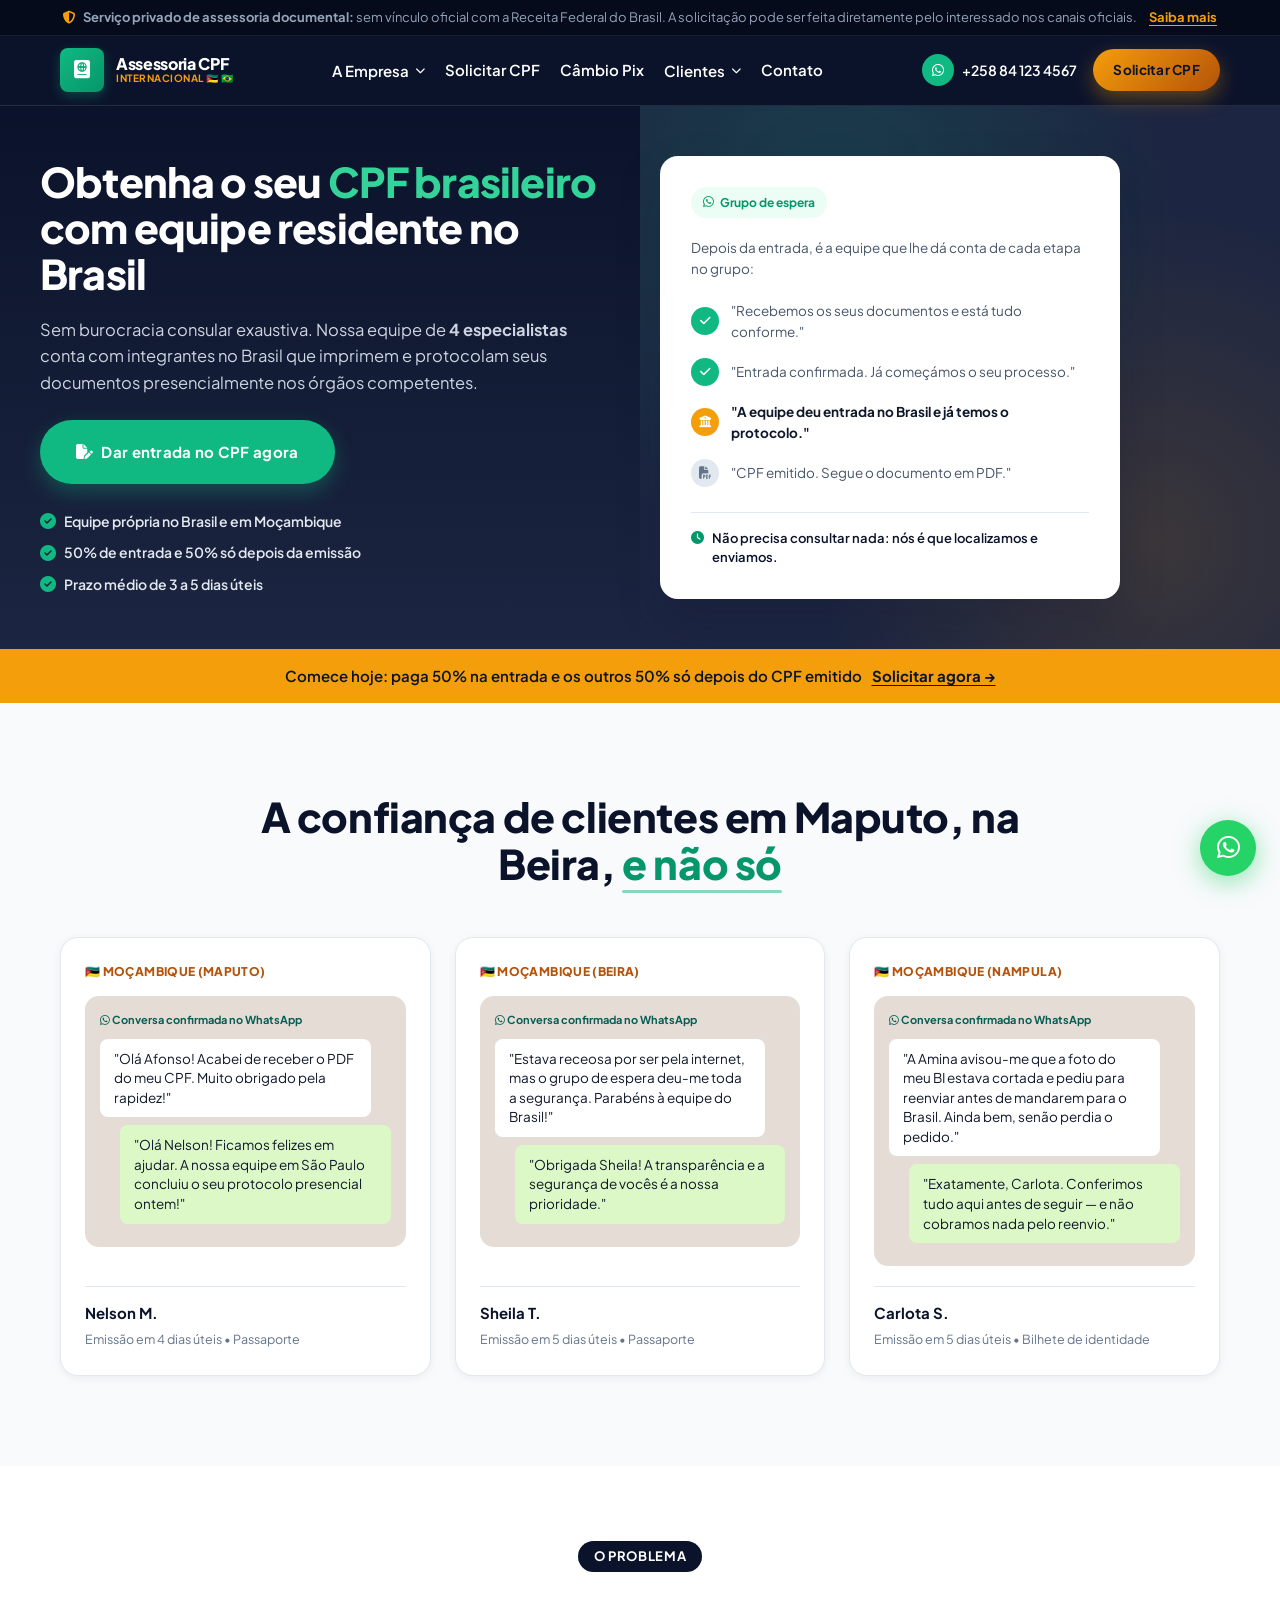
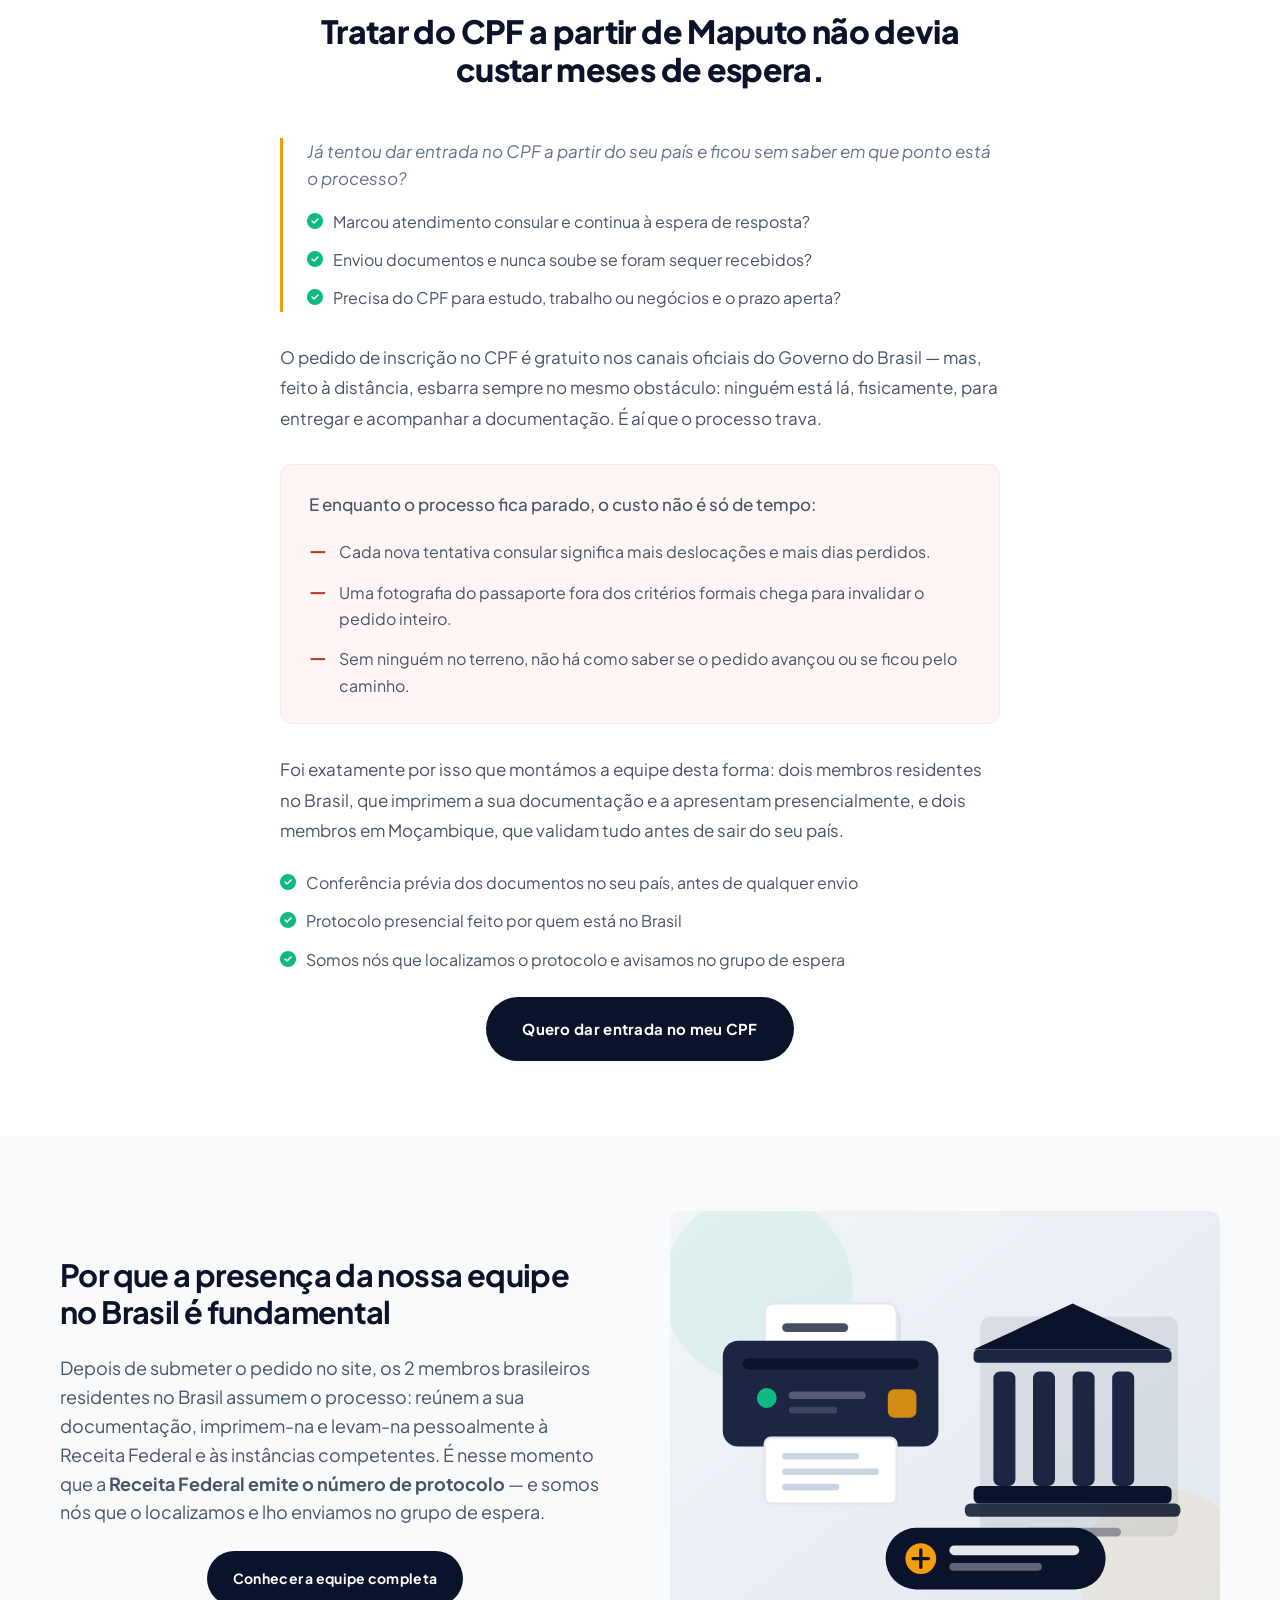
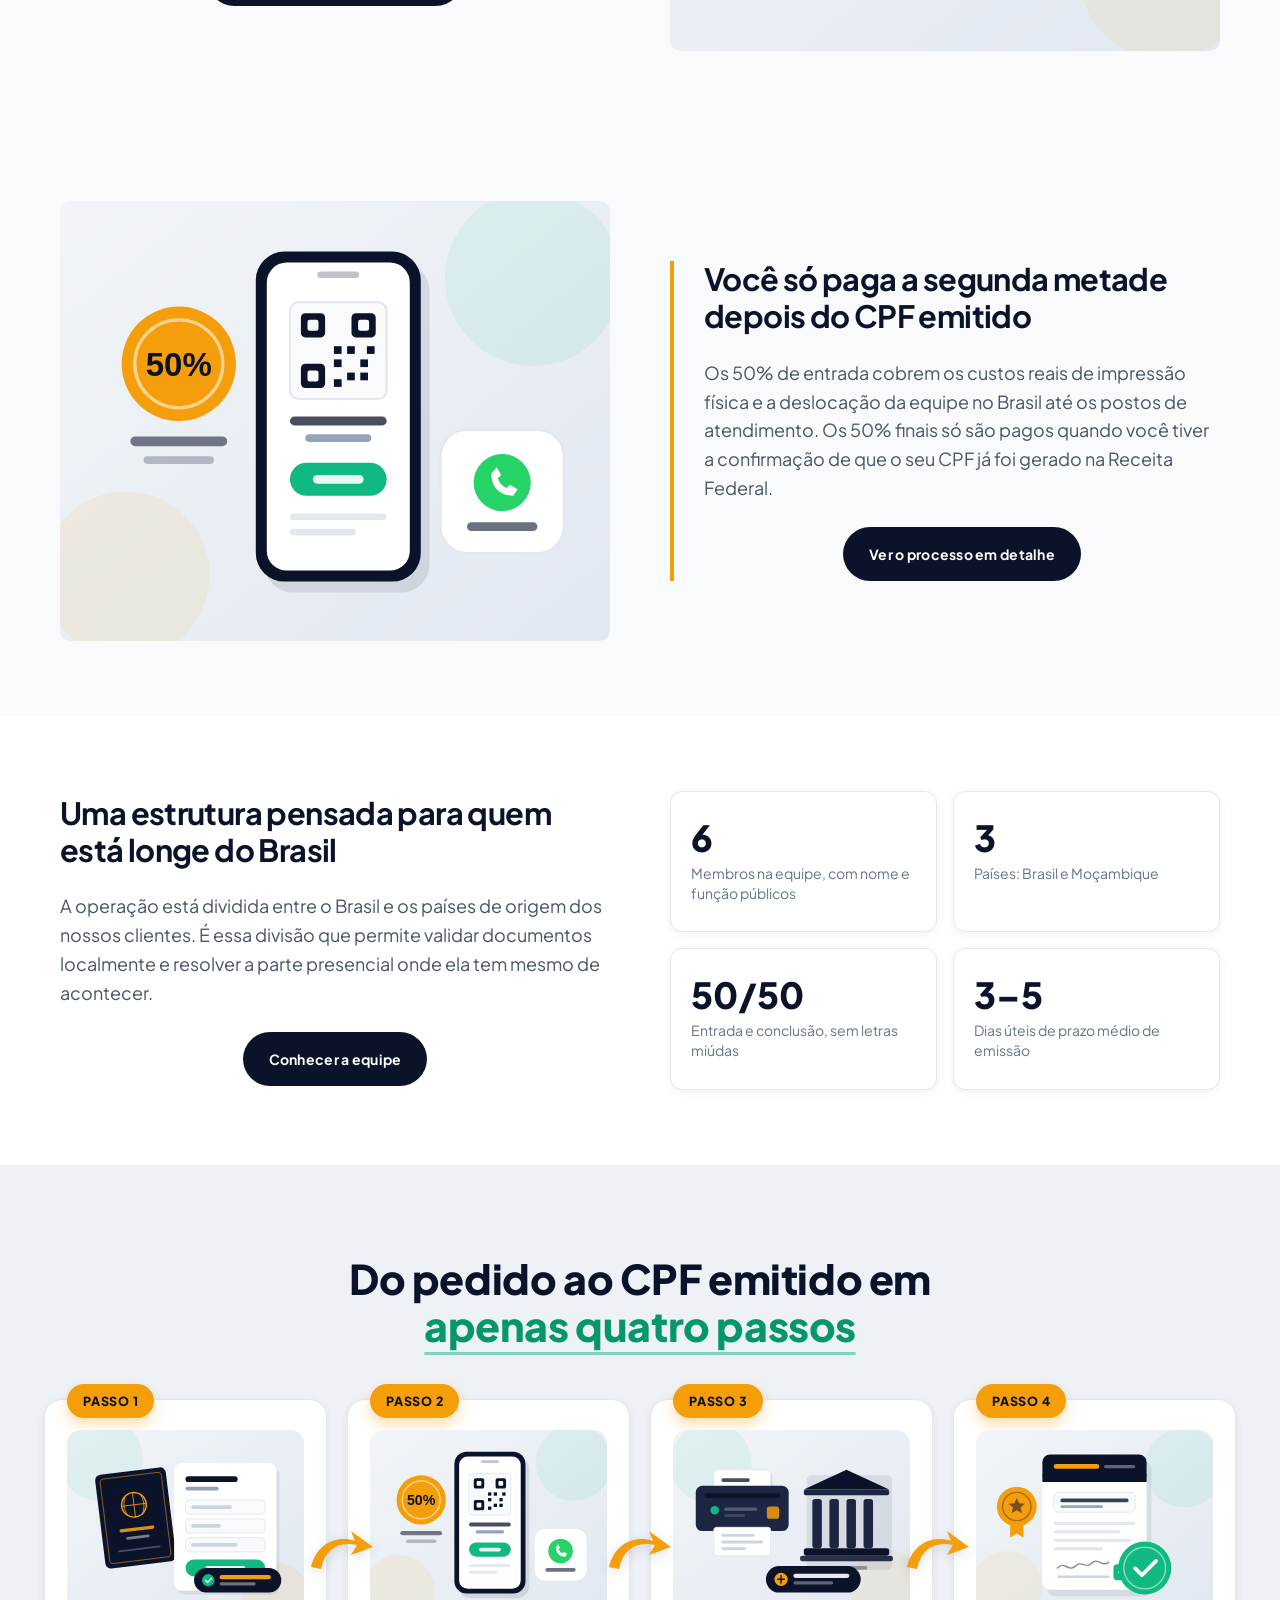
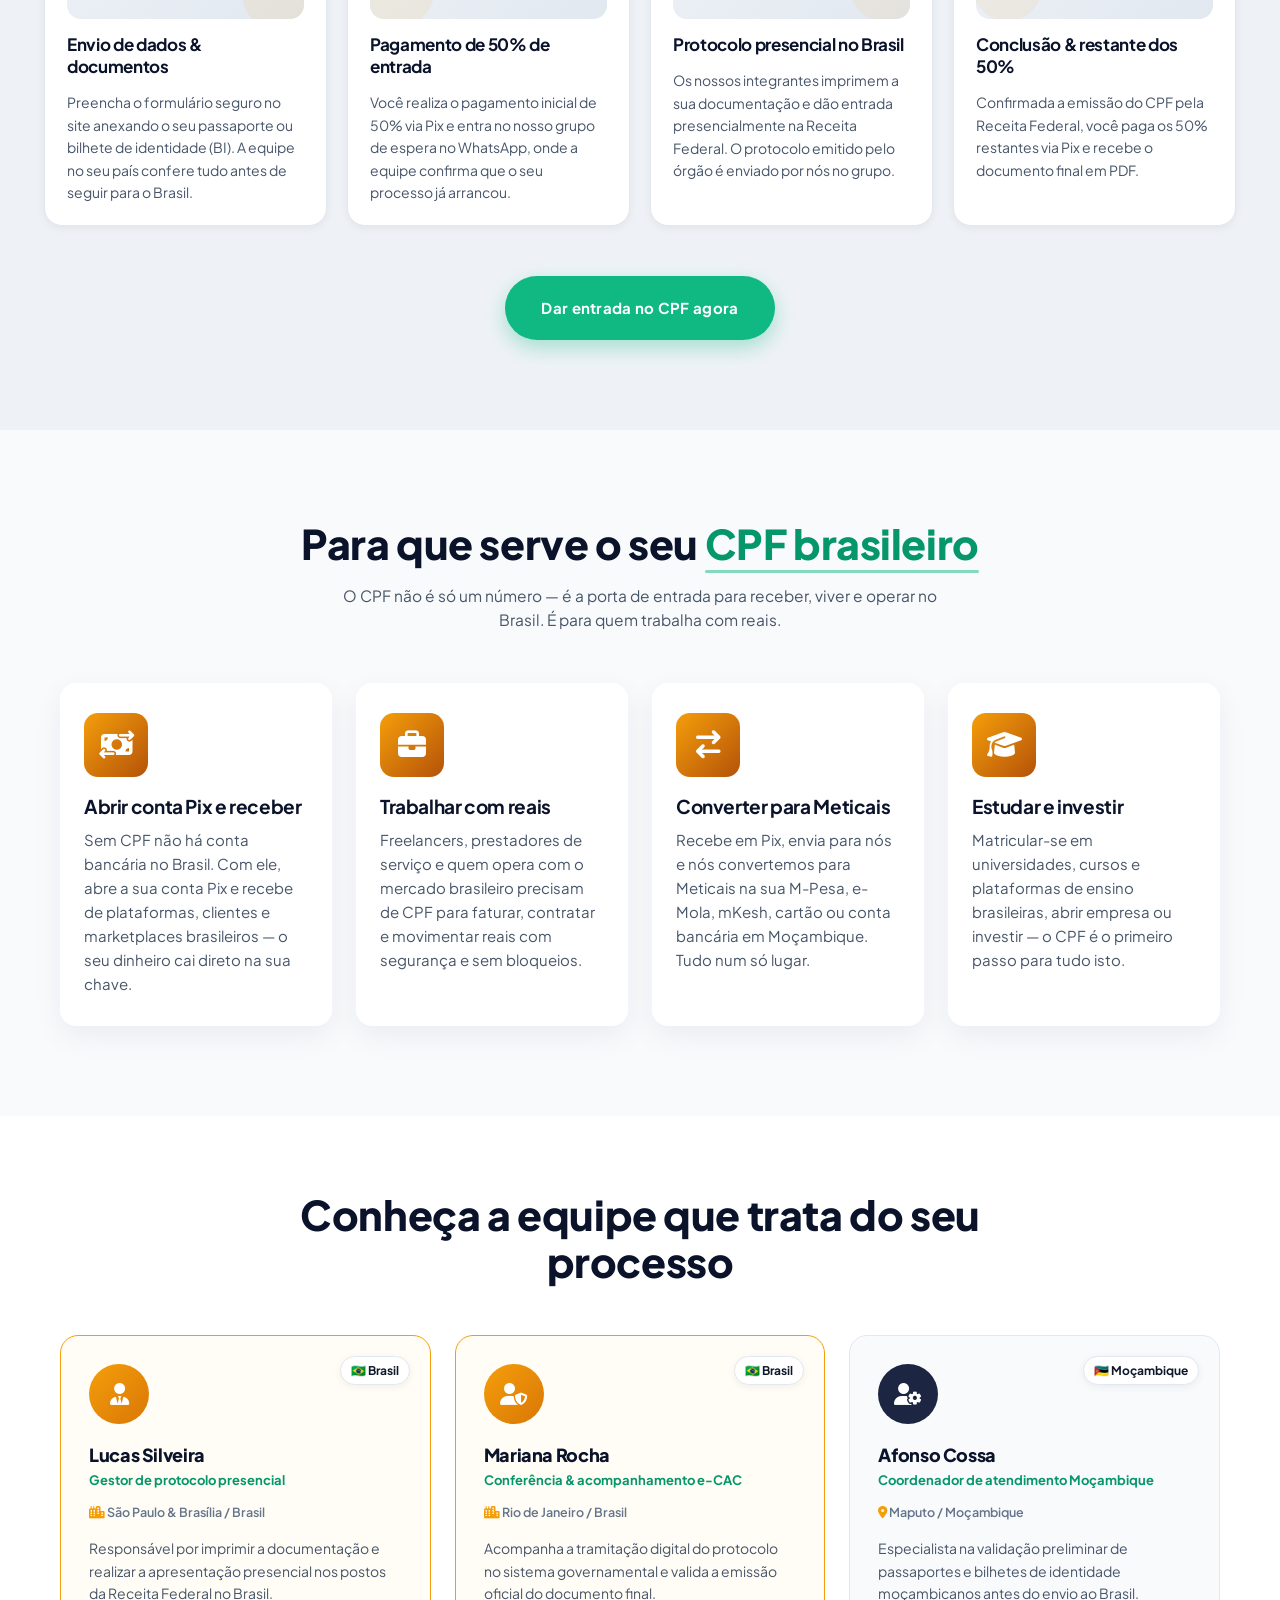
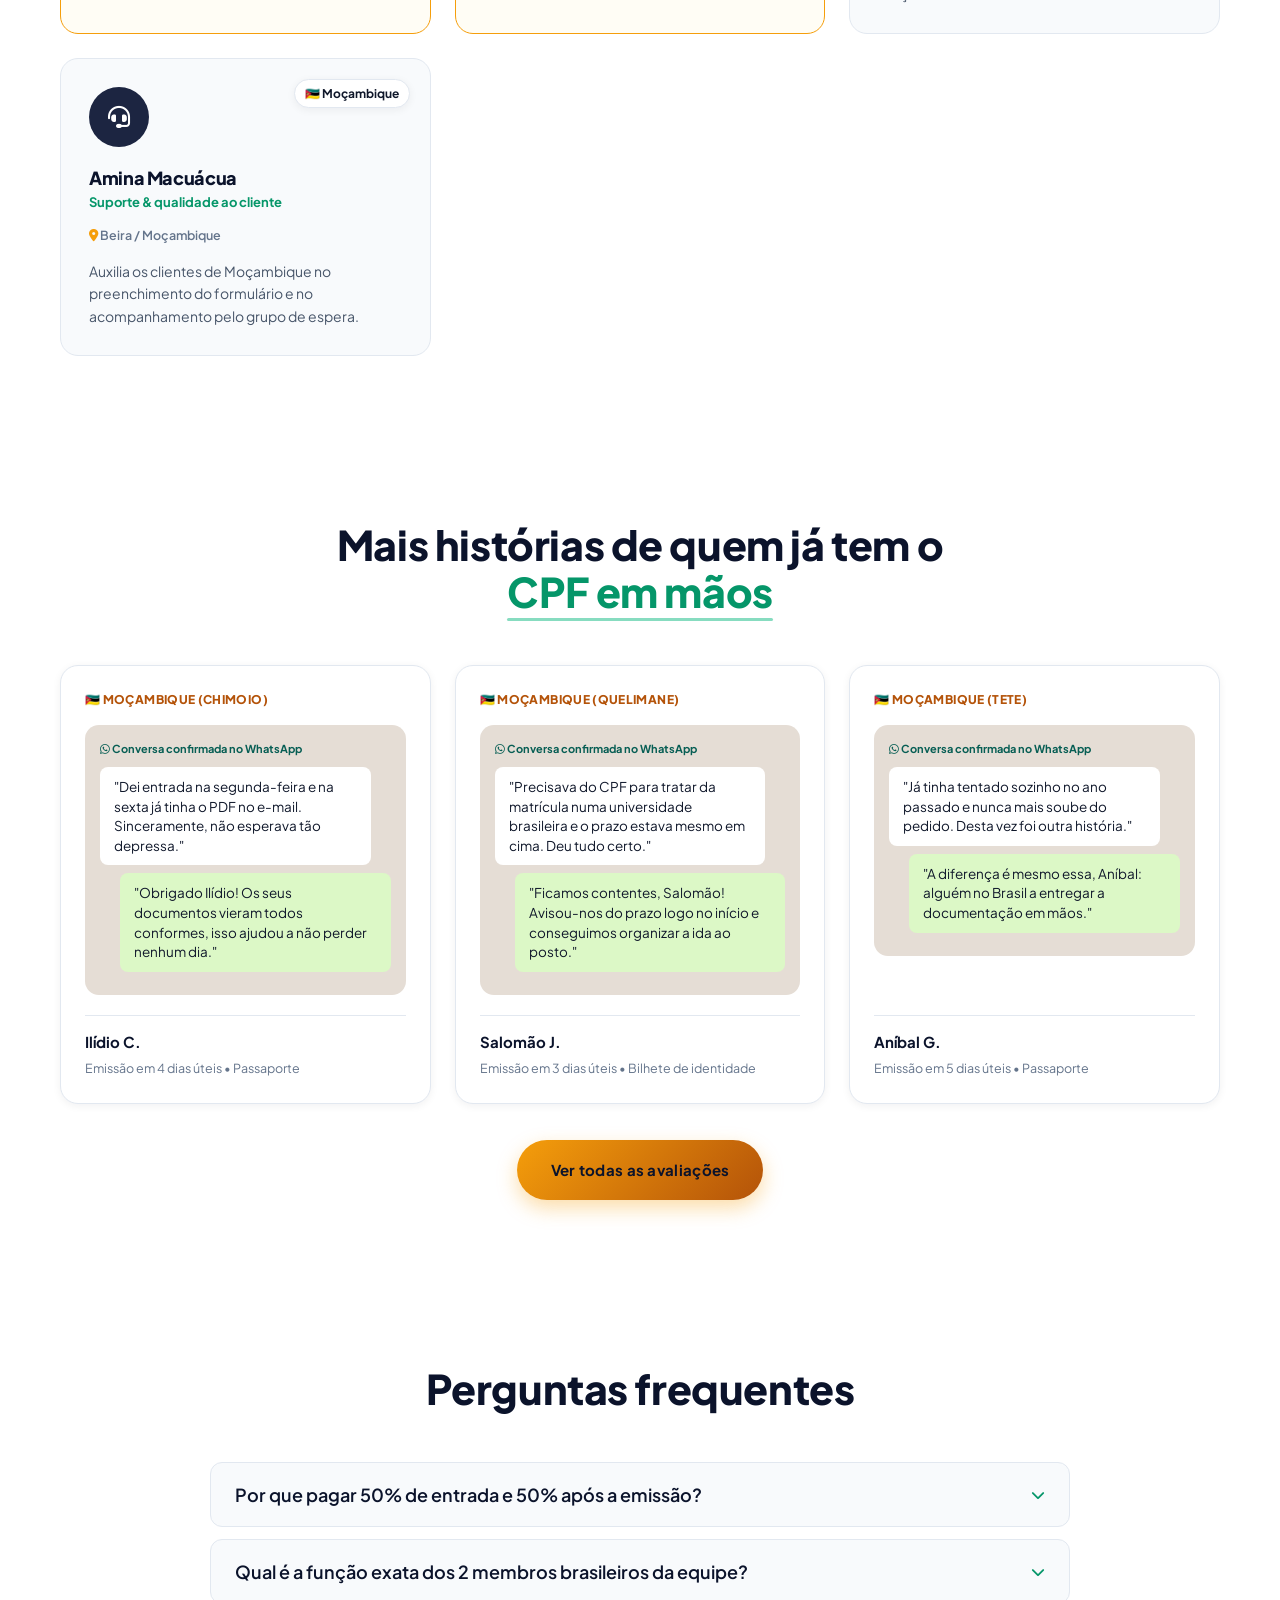
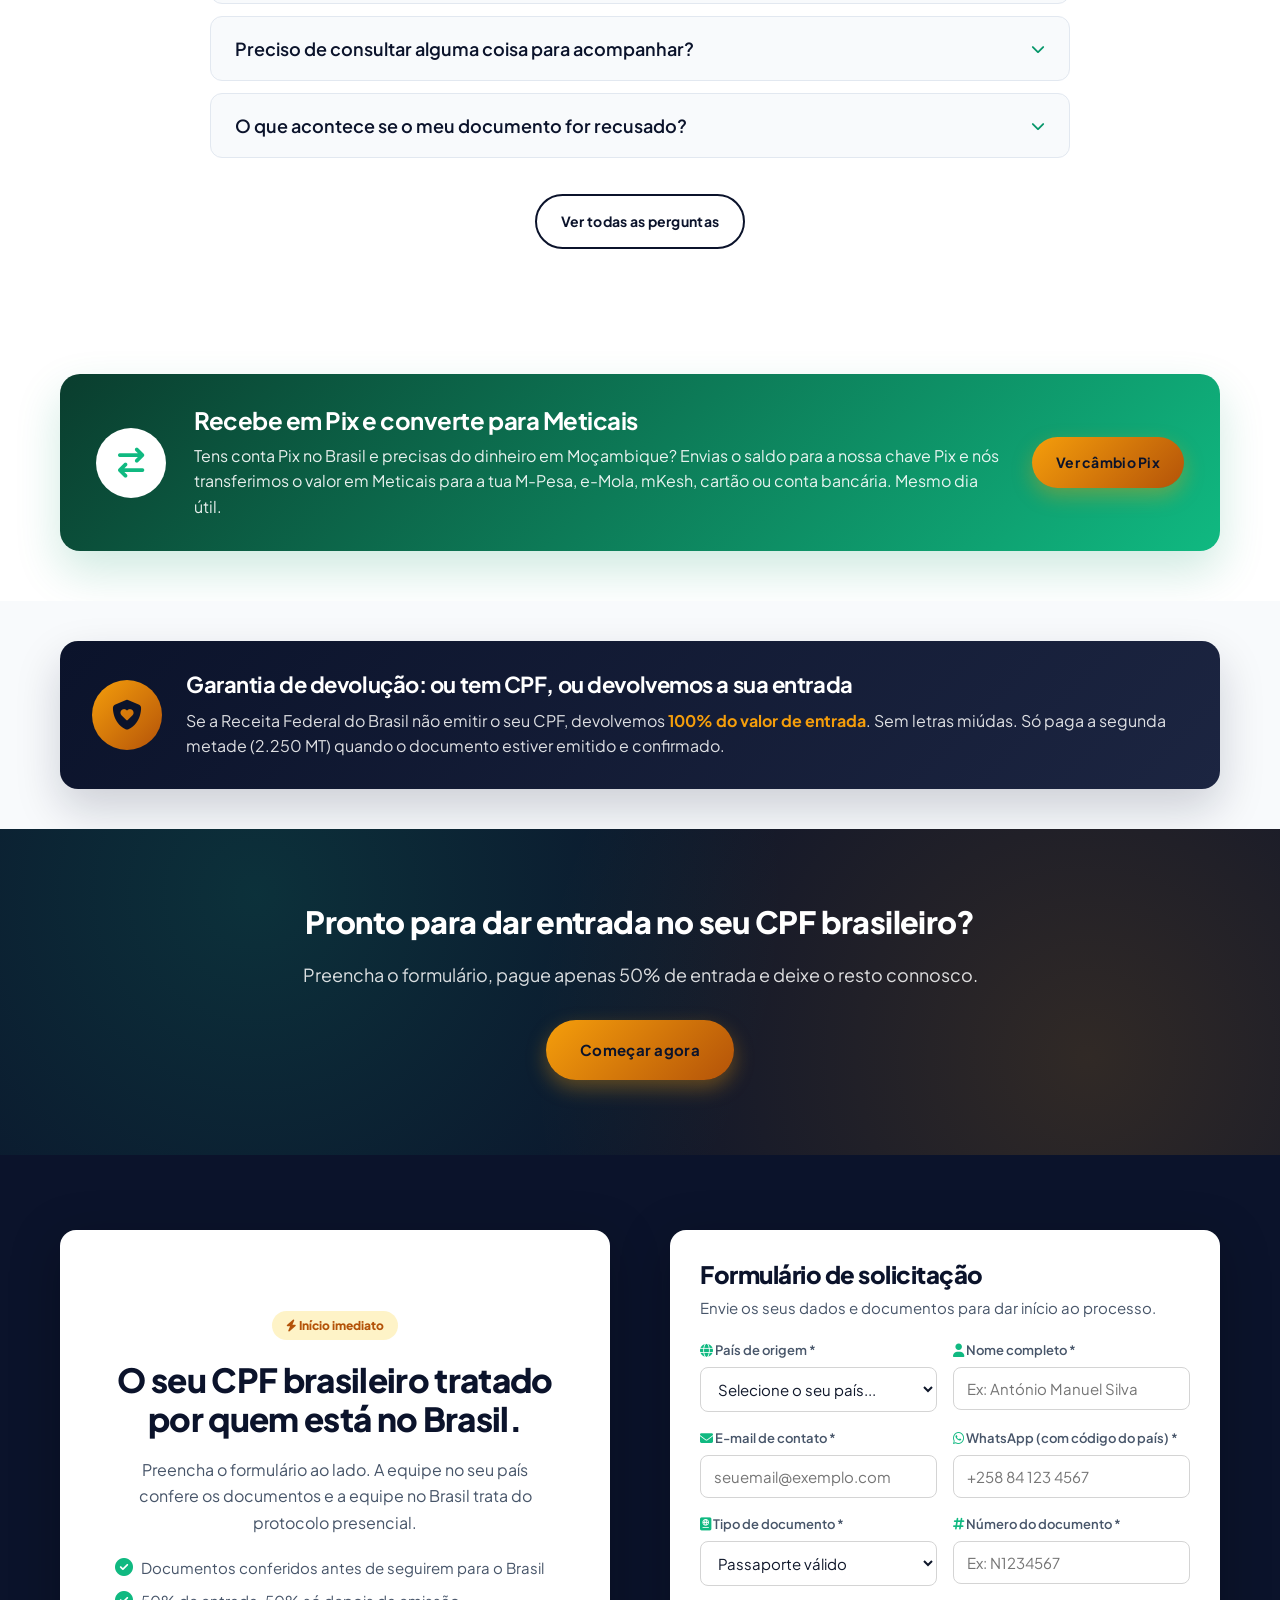
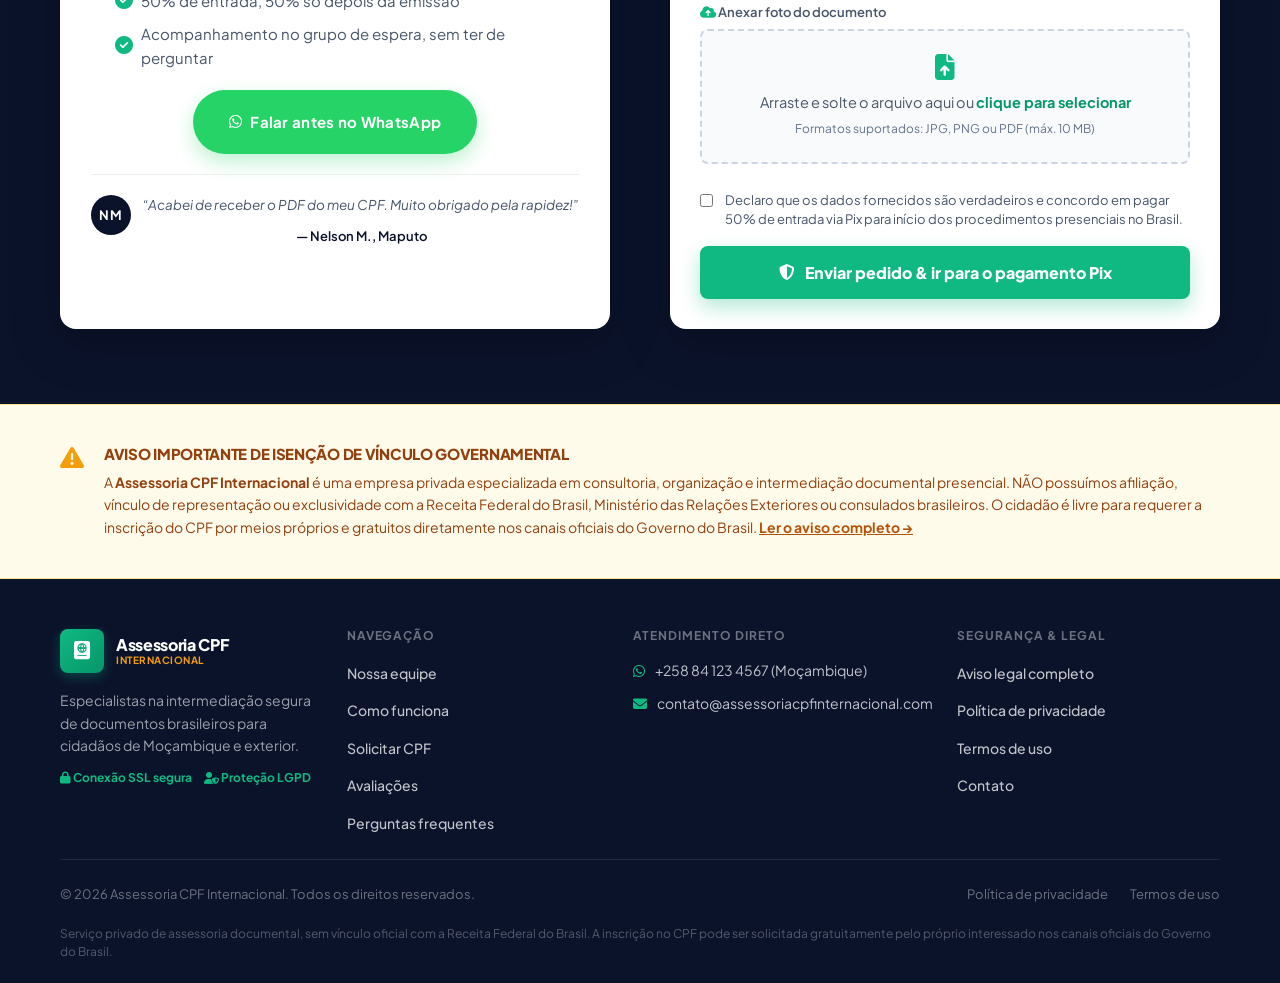
==== index.html @ 6f36eda5 "Site CPF + Câmbio: responsivo, garantias, prova social, secção pain point" ====
<!DOCTYPE html>
<html lang="pt-PT">
<head>
    <meta charset="UTF-8">
    <meta name="viewport" content="width=device-width, initial-scale=1.0">
    <title>Assessoria CPF Internacional | Emissão Segura para Moçambique</title>
    <meta name="description" content="Assessoria especializada para obtenção de CPF brasileiro para cidadãos de Moçambique. Protocolo físico no Brasil, transparência total e pagamento 50% entrada / 50% entrega.">
    <link rel="preconnect" href="https://fonts.googleapis.com">
    <link rel="preconnect" href="https://fonts.gstatic.com" crossorigin>
    <link href="https://fonts.googleapis.com/css2?family=Plus+Jakarta+Sans:wght@400;500;600;700;800&display=swap" rel="stylesheet">
    <link rel="stylesheet" href="css/style.css">
    <!-- FontAwesome icons -->
    <link rel="stylesheet" href="https://cdnjs.cloudflare.com/ajax/libs/font-awesome/6.4.0/css/all.min.css">
</head>
<body>

    <!-- ==========================================================
         BARRA DE AVISO LEGAL (aux bar)
         ========================================================== -->
    <div class="legal-notice-bar">
        <div class="container legal-notice-content">
            <span><i class="fa-solid fa-shield-halved"></i> <strong>Serviço privado de assessoria documental:</strong> sem vínculo oficial com a Receita Federal do Brasil. A solicitação pode ser feita diretamente pelo interessado nos canais oficiais.</span>
            <a href="aviso-legal.html" class="legal-link">Saiba mais</a>
        </div>
    </div>

    <!-- ==========================================================
         HEADER
         ========================================================== -->
    <header class="site-header" id="siteHeader">
        <div class="container header-inner">
            <a href="index.html" class="brand-logo">
                <div class="logo-icon"><i class="fa-solid fa-passport"></i></div>
                <div class="logo-text">
                    <span class="brand-title">Assessoria CPF</span>
                    <span class="brand-subtitle">INTERNACIONAL 🇲🇿 🇧🇷</span>
                </div>
            </a>

            <nav class="main-nav" id="mainNav" aria-label="Navegação principal">
                <div class="nav-item">
                    <button class="nav-link" type="button" aria-expanded="false">A Empresa <i class="fa-solid fa-chevron-down"></i></button>
                    <div class="nav-dropdown">
                        <a href="equipe.html">Nossa Equipe (4 membros)</a>
                        <a href="como-funciona.html">Como Funciona</a>
                        <a href="aviso-legal.html">Aviso Legal</a>
                    </div>
                </div>
                <a href="solicitar.html" class="nav-link">Solicitar CPF</a>
                <a href="cambio.html" class="nav-link">Câmbio Pix</a>
                <div class="nav-item">
                    <button class="nav-link" type="button" aria-expanded="false">Clientes <i class="fa-solid fa-chevron-down"></i></button>
                    <div class="nav-dropdown">
                                                <a href="avaliacoes.html">Avaliações</a>
                        <a href="faq.html">Perguntas Frequentes</a>
                    </div>
                </div>
                <a href="contato.html" class="nav-link">Contato</a>
            </nav>

            <div class="header-actions">
                <a href="https://wa.me/258841234567?text=Ol%C3%A1!%20Gostaria%20de%20informa%C3%A7%C3%B5es%20sobre%20a%20emiss%C3%A3o%20do%20CPF%20Brasileiro." target="_blank" rel="noopener" class="header-phone">
                    <span class="header-phone__icon"><i class="fa-brands fa-whatsapp"></i></span>
                    +258 84 123 4567
                </a>
                <a href="solicitar.html" class="btn btn--gold btn--sm">Solicitar CPF</a>
                <button class="mobile-menu-toggle" id="mobileMenuBtn" aria-label="Abrir menu" aria-expanded="false" aria-controls="mainNav">
                    <i class="fa-solid fa-bars"></i>
                </button>
            </div>
        </div>
    </header>

    <main>

    <!-- ==========================================================
         1. HERO
         ========================================================== -->
    <section class="hero-section">
        <div class="hero-grid">
            <div class="hero-content">
                <h1 class="hero-title">Obtenha o seu <span>CPF brasileiro</span> com equipe residente no Brasil</h1>

                <p class="hero-description">
                    Sem burocracia consular exaustiva. Nossa equipe de <strong>4 especialistas</strong> conta com integrantes no Brasil que imprimem e protocolam seus documentos presencialmente nos órgãos competentes.
                </p>

                <div class="hero-cta-group">
                    <a href="solicitar.html" class="btn btn--primary btn--lg">
                        <i class="fa-solid fa-file-pen"></i> Dar entrada no CPF agora
                    </a>
                </div>

                <div class="hero-checklist">
                    <div class="hero-check">
                        <i class="fa-solid fa-circle-check"></i>
                        <span>Equipe própria no Brasil e em Moçambique</span>
                    </div>
                    <div class="hero-check">
                        <i class="fa-solid fa-circle-check"></i>
                        <span>50% de entrada e 50% só depois da emissão</span>
                    </div>
                    <div class="hero-check">
                        <i class="fa-solid fa-circle-check"></i>
                        <span>Prazo médio de 3 a 5 dias úteis</span>
                    </div>
                </div>
            </div>

            <div class="hero-panel">
                <div class="hero-panel-card">
                    <div class="card-header-status">
                        <span class="status-pill status-live"><i class="fa-brands fa-whatsapp"></i> Grupo de espera</span>
                    </div>

                    <p class="panel-intro">Depois da entrada, é a equipe que lhe dá conta de cada etapa no grupo:</p>

                    <div class="timeline-steps-mini">
                        <div class="step-mini done">
                            <div class="step-icon"><i class="fa-solid fa-check"></i></div>
                            <div class="step-text">"Recebemos os seus documentos e está tudo conforme."</div>
                        </div>
                        <div class="step-mini done">
                            <div class="step-icon"><i class="fa-solid fa-check"></i></div>
                            <div class="step-text">"Entrada confirmada. Já começámos o seu processo."</div>
                        </div>
                        <div class="step-mini active">
                            <div class="step-icon"><i class="fa-solid fa-building-columns"></i></div>
                            <div class="step-text">"A equipe deu entrada no Brasil e já temos o protocolo."</div>
                        </div>
                        <div class="step-mini">
                            <div class="step-icon"><i class="fa-solid fa-file-pdf"></i></div>
                            <div class="step-text">"CPF emitido. Segue o documento em PDF."</div>
                        </div>
                    </div>

                    <p class="panel-foot"><i class="fa-solid fa-clock"></i> Não precisa consultar nada: nós é que localizamos e enviamos.</p>
                </div>
            </div>
        </div>
    </section>

    <!-- ==========================================================
         2. BANNER PROMOCIONAL
         ========================================================== -->
    <a href="solicitar.html" class="promo-banner">
        <span class="container promo-banner__inner">
            <span class="promo-banner__text">Comece hoje: paga 50% na entrada e os outros 50% só depois do CPF emitido</span>
            <span class="promo-banner__cta">Solicitar agora →</span>
        </span>
    </a>

    <!-- ==========================================================
         3. PROVA SOCIAL #1 — grelha de 6 avaliações
         ========================================================== -->
    <section class="reviews-section reveal" id="avaliacoes">
        <div class="container">
            <div class="section-header">
                <h2 class="section-title">A confiança de clientes em Maputo, na Beira, <span class="section-title__accent">e não só</span></h2>
            </div>

            <div class="reviews-grid">
                <div class="review-card">
                    <div class="review-country">🇲🇿 MOÇAMBIQUE (MAPUTO)</div>
                    <div class="whatsapp-chat-box">
                        <div class="chat-header">
                            <i class="fa-brands fa-whatsapp"></i> Conversa confirmada no WhatsApp
                        </div>
                        <div class="chat-bubble received">
                            "Olá Afonso! Acabei de receber o PDF do meu CPF. Muito obrigado pela rapidez!"
                        </div>
                        <div class="chat-bubble sent">
                            "Olá Nelson! Ficamos felizes em ajudar. A nossa equipe em São Paulo concluiu o seu protocolo presencial ontem!"
                        </div>
                    </div>
                    <div class="review-author">
                        <strong>Nelson M.</strong>
                        <span>Emissão em 4 dias úteis • Passaporte</span>
                    </div>
                </div>

                <div class="review-card">
                    <div class="review-country">🇲🇿 MOÇAMBIQUE (BEIRA)</div>
                    <div class="whatsapp-chat-box">
                        <div class="chat-header">
                            <i class="fa-brands fa-whatsapp"></i> Conversa confirmada no WhatsApp
                        </div>
                        <div class="chat-bubble received">
                            "Estava receosa por ser pela internet, mas o grupo de espera deu-me toda a segurança. Parabéns à equipe do Brasil!"
                        </div>
                        <div class="chat-bubble sent">
                            "Obrigada Sheila! A transparência e a segurança de vocês é a nossa prioridade."
                        </div>
                    </div>
                    <div class="review-author">
                        <strong>Sheila T.</strong>
                        <span>Emissão em 5 dias úteis • Passaporte</span>
                    </div>
                </div>

                <div class="review-card">
                    <div class="review-country">🇲🇿 MOÇAMBIQUE (NAMPULA)</div>
                    <div class="whatsapp-chat-box">
                        <div class="chat-header">
                            <i class="fa-brands fa-whatsapp"></i> Conversa confirmada no WhatsApp
                        </div>
                        <div class="chat-bubble received">
                            "A Amina avisou-me que a foto do meu BI estava cortada e pediu para reenviar antes de mandarem para o Brasil. Ainda bem, senão perdia o pedido."
                        </div>
                        <div class="chat-bubble sent">
                            "Exatamente, Carlota. Conferimos tudo aqui antes de seguir — e não cobramos nada pelo reenvio."
                        </div>
                    </div>
                    <div class="review-author">
                        <strong>Carlota S.</strong>
                        <span>Emissão em 5 dias úteis • Bilhete de identidade</span>
                    </div>
                </div>

            </div>
        </div>
    </section>

    <!-- ==========================================================
         4. O PROBLEMA
         ========================================================== -->
    <section class="pain-section reveal">
        <div class="pain-inner">
            <div class="pain-header">
                <span class="section-label">O problema</span>
                <h2>Tratar do CPF a partir de Maputo não devia custar meses de espera.</h2>
            </div>

            <div class="pain-body">
                <div class="pain-opening">
                    <p>Já tentou dar entrada no CPF a partir do seu país e ficou sem saber em que ponto está o processo?</p>
                    <ul class="pain-list">
                        <li><i class="fa-solid fa-circle-check"></i><span>Marcou atendimento consular e continua à espera de resposta?</span></li>
                        <li><i class="fa-solid fa-circle-check"></i><span>Enviou documentos e nunca soube se foram sequer recebidos?</span></li>
                        <li><i class="fa-solid fa-circle-check"></i><span>Precisa do CPF para estudo, trabalho ou negócios e o prazo aperta?</span></li>
                    </ul>
                </div>

                <p class="pain-text">
                    O pedido de inscrição no CPF é gratuito nos canais oficiais do Governo do Brasil — mas, feito à distância, esbarra sempre no mesmo obstáculo: ninguém está lá, fisicamente, para entregar e acompanhar a documentação. É aí que o processo trava.
                </p>

                <div class="pain-agitate">
                    <p>E enquanto o processo fica parado, o custo não é só de tempo:</p>
                    <ul>
                        <li>Cada nova tentativa consular significa mais deslocações e mais dias perdidos.</li>
                        <li>Uma fotografia do passaporte fora dos critérios formais chega para invalidar o pedido inteiro.</li>
                        <li>Sem ninguém no terreno, não há como saber se o pedido avançou ou se ficou pelo caminho.</li>
                    </ul>
                </div>

                <div class="pain-solve">
                    <p class="pain-text">
                        Foi exatamente por isso que montámos a equipe desta forma: dois membros residentes no Brasil, que imprimem a sua documentação e a apresentam presencialmente, e dois membros em Moçambique, que validam tudo antes de sair do seu país.
                    </p>
                    <ul class="pain-list">
                        <li><i class="fa-solid fa-circle-check"></i><span>Conferência prévia dos documentos no seu país, antes de qualquer envio</span></li>
                        <li><i class="fa-solid fa-circle-check"></i><span>Protocolo presencial feito por quem está no Brasil</span></li>
                        <li><i class="fa-solid fa-circle-check"></i><span>Somos nós que localizamos o protocolo e avisamos no grupo de espera</span></li>
                    </ul>
                    <div class="pain-cta">
                        <a href="solicitar.html" class="btn btn--navy btn--lg">Quero dar entrada no meu CPF</a>
                    </div>
                </div>
            </div>
        </div>
    </section>

    <!-- ==========================================================
         5. A EQUIPE NO BRASIL
         ========================================================== -->
    <section class="section section--light reveal">
        <div class="container media-grid">
            <div class="media-grid__text">
                <h2 class="block-title">Por que a presença da nossa equipe no Brasil é fundamental</h2>
                <p class="block-text">
                    Depois de submeter o pedido no site, os 2 membros brasileiros residentes no Brasil assumem o processo: reúnem a sua documentação, imprimem-na e levam-na pessoalmente à Receita Federal e às instâncias competentes. É nesse momento que a <strong>Receita Federal emite o número de protocolo</strong> — e somos nós que o localizamos e lho enviamos no grupo de espera.
                </p>
                <a href="equipe.html" class="btn btn--navy">Conhecer a equipe completa</a>
            </div>
            <div class="media-grid__media">
                <img src="images/passos/passo-3.svg" alt="Documentos impressos no Brasil e protocolados presencialmente na Receita Federal" loading="lazy">
            </div>
        </div>
    </section>

    <!-- ==========================================================
         6. GARANTIA 50/50 (imagem à esquerda, texto à direita)
         ========================================================== -->
    <section class="section section--light reveal">
        <div class="container media-grid">
            <div class="media-grid__media">
                <img src="images/passos/passo-2.svg" alt="Pagamento dividido em duas metades via Pix" loading="lazy">
            </div>
            <div class="media-grid__text media-grid__text--accent">
                <h2 class="block-title">Você só paga a segunda metade depois do CPF emitido</h2>
                <p class="block-text">
                    Os 50% de entrada cobrem os custos reais de impressão física e a deslocação da equipe no Brasil até os postos de atendimento. Os 50% finais só são pagos quando você tiver a confirmação de que o seu CPF já foi gerado na Receita Federal.
                </p>
                <a href="como-funciona.html" class="btn btn--navy">Ver o processo em detalhe</a>
            </div>
        </div>
    </section>

    <!-- ==========================================================
         7. NÚMEROS
         ========================================================== -->
    <section class="section section--white reveal">
        <div class="container media-grid">
            <div class="media-grid__text">
                <h2 class="block-title">Uma estrutura pensada para quem está longe do Brasil</h2>
                <p class="block-text">
                    A operação está dividida entre o Brasil e os países de origem dos nossos clientes. É essa divisão que permite validar documentos localmente e resolver a parte presencial onde ela tem mesmo de acontecer.
                </p>
                <a href="equipe.html" class="btn btn--navy">Conhecer a equipe</a>
            </div>

            <div class="stats-grid">
                <div class="stat-card">
                    <span class="stat-card__value">6</span>
                    <span class="stat-card__label">Membros na equipe, com nome e função públicos</span>
                </div>
                <div class="stat-card">
                    <span class="stat-card__value">3</span>
                    <span class="stat-card__label">Países: Brasil e Moçambique</span>
                </div>
                <div class="stat-card">
                    <span class="stat-card__value">50/50</span>
                    <span class="stat-card__label">Entrada e conclusão, sem letras miúdas</span>
                </div>
                <div class="stat-card">
                    <span class="stat-card__value">3–5</span>
                    <span class="stat-card__label">Dias úteis de prazo médio de emissão</span>
                </div>
            </div>
        </div>
    </section>

    <!-- ==========================================================
         8. OS 4 PASSOS
         ========================================================== -->
    <section class="steps-section reveal" id="como-funciona">
        <div class="container--wide">
            <h2 class="section-title">Do pedido ao CPF emitido em <span class="section-title__accent">apenas quatro passos</span></h2>

            <div class="steps-grid">
                <article class="step-card">
                    <div class="step-card__pill">PASSO 1</div>
                    <div class="step-card__media">
                        <img src="images/passos/passo-1.svg" alt="Envio de dados e documentos pelo formulário do site" loading="lazy">
                    </div>
                    <h3 class="step-card__title">Envio de dados &amp; documentos</h3>
                    <p class="step-card__desc">Preencha o formulário seguro no site anexando o seu passaporte ou bilhete de identidade (BI). A equipe no seu país confere tudo antes de seguir para o Brasil.</p>
                </article>

                <article class="step-card">
                    <div class="step-card__pill">PASSO 2</div>
                    <div class="step-card__media">
                        <img src="images/passos/passo-2.svg" alt="Pagamento de 50% de entrada via Pix e entrada no grupo de espera" loading="lazy">
                    </div>
                    <h3 class="step-card__title">Pagamento de 50% de entrada</h3>
                    <p class="step-card__desc">Você realiza o pagamento inicial de 50% via Pix e entra no nosso grupo de espera no WhatsApp, onde a equipe confirma que o seu processo já arrancou.</p>
                </article>

                <article class="step-card">
                    <div class="step-card__pill">PASSO 3</div>
                    <div class="step-card__media">
                        <img src="images/passos/passo-3.svg" alt="Impressão dos documentos e protocolo presencial na Receita Federal do Brasil" loading="lazy">
                    </div>
                    <h3 class="step-card__title">Protocolo presencial no Brasil</h3>
                    <p class="step-card__desc">Os nossos integrantes imprimem a sua documentação e dão entrada presencialmente na Receita Federal. O protocolo emitido pelo órgão é enviado por nós no grupo.</p>
                </article>

                <article class="step-card">
                    <div class="step-card__pill">PASSO 4</div>
                    <div class="step-card__media">
                        <img src="images/passos/passo-4.svg" alt="CPF emitido e entregue em PDF ao cliente" loading="lazy">
                    </div>
                    <h3 class="step-card__title">Conclusão &amp; restante dos 50%</h3>
                    <p class="step-card__desc">Confirmada a emissão do CPF pela Receita Federal, você paga os 50% restantes via Pix e recebe o documento final em PDF.</p>
                </article>

                <!-- Setas sobrepostas nas fronteiras entre cards (só desktop) -->
                <div class="step-arrow-pos" style="left: 25%;">
                    <svg class="step-arrow" width="70" height="46" viewBox="0 0 70 46" fill="none" aria-hidden="true">
                        <path d="M4 38 C 10 14, 30 6, 48 12 L 44 2 L 66 18 L 44 26 L 50 16 C 32 12, 18 20, 14 40 Z" fill="#F59E0B"/>
                    </svg>
                </div>
                <div class="step-arrow-pos" style="left: 50%;">
                    <svg class="step-arrow" width="70" height="46" viewBox="0 0 70 46" fill="none" aria-hidden="true">
                        <path d="M4 38 C 10 14, 30 6, 48 12 L 44 2 L 66 18 L 44 26 L 50 16 C 32 12, 18 20, 14 40 Z" fill="#F59E0B"/>
                    </svg>
                </div>
                <div class="step-arrow-pos" style="left: 75%;">
                    <svg class="step-arrow" width="70" height="46" viewBox="0 0 70 46" fill="none" aria-hidden="true">
                        <path d="M4 38 C 10 14, 30 6, 48 12 L 44 2 L 66 18 L 44 26 L 50 16 C 32 12, 18 20, 14 40 Z" fill="#F59E0B"/>
                    </svg>
                </div>
            </div>

            <div class="steps-cta">
                <a href="solicitar.html" class="btn btn--primary btn--lg">Dar entrada no CPF agora</a>
            </div>
        </div>
    </section>

    <!-- ==========================================================
         8B. PARA QUE SERVE O SEU CPF BRASILEIRO
         ========================================================== -->
    <section class="usecase-section reveal">
        <div class="container">
            <div class="section-header">
                <h2 class="section-title">Para que serve o seu <span class="section-title__accent">CPF brasileiro</span></h2>
                <p class="section-desc">O CPF não é só um número — é a porta de entrada para receber, viver e operar no Brasil. É para quem trabalha com reais.</p>
            </div>

            <div class="usecase-grid">
                <div class="usecase-card">
                    <div class="usecase-icon"><i class="fa-solid fa-money-bill-transfer"></i></div>
                    <h3>Abrir conta Pix e receber</h3>
                    <p>Sem CPF não há conta bancária no Brasil. Com ele, abre a sua conta Pix e recebe de plataformas, clientes e marketplaces brasileiros — o seu dinheiro cai direto na sua chave.</p>
                </div>
                <div class="usecase-card">
                    <div class="usecase-icon"><i class="fa-solid fa-briefcase"></i></div>
                    <h3>Trabalhar com reais</h3>
                    <p>Freelancers, prestadores de serviço e quem opera com o mercado brasileiro precisam de CPF para faturar, contratar e movimentar reais com segurança e sem bloqueios.</p>
                </div>
                <div class="usecase-card">
                    <div class="usecase-icon"><i class="fa-solid fa-arrow-right-arrow-left"></i></div>
                    <h3>Converter para Meticais</h3>
                    <p>Recebe em Pix, envia para nós e nós convertemos para Meticais na sua M-Pesa, e-Mola, mKesh, cartão ou conta bancária em Moçambique. Tudo num só lugar.</p>
                </div>
                <div class="usecase-card">
                    <div class="usecase-icon"><i class="fa-solid fa-graduation-cap"></i></div>
                    <h3>Estudar e investir</h3>
                    <p>Matricular-se em universidades, cursos e plataformas de ensino brasileiras, abrir empresa ou investir — o CPF é o primeiro passo para tudo isto.</p>
                </div>
            </div>
        </div>
    </section>

    <!-- ==========================================================
         9. EQUIPE — os 4 membros
         ========================================================== -->
    <section class="team-section reveal" id="equipe">
        <div class="container">
            <div class="section-header">
                <h2 class="section-title">Conheça a equipe que trata do seu processo</h2>
            </div>

            <div class="team-grid">
                <div class="team-card card-brazil">
                    <div class="country-flag-badge">🇧🇷 Brasil</div>
                    <div class="member-avatar"><i class="fa-solid fa-user-tie"></i></div>
                    <h3 class="member-name">Lucas Silveira</h3>
                    <span class="member-role">Gestor de protocolo presencial</span>
                    <p class="member-location"><i class="fa-solid fa-city"></i> São Paulo &amp; Brasília / Brasil</p>
                    <p class="member-desc">Responsável por imprimir a documentação e realizar a apresentação presencial nos postos da Receita Federal no Brasil.</p>
                </div>

                <div class="team-card card-brazil">
                    <div class="country-flag-badge">🇧🇷 Brasil</div>
                    <div class="member-avatar"><i class="fa-solid fa-user-shield"></i></div>
                    <h3 class="member-name">Mariana Rocha</h3>
                    <span class="member-role">Conferência &amp; acompanhamento e-CAC</span>
                    <p class="member-location"><i class="fa-solid fa-city"></i> Rio de Janeiro / Brasil</p>
                    <p class="member-desc">Acompanha a tramitação digital do protocolo no sistema governamental e valida a emissão oficial do documento final.</p>
                </div>

                <div class="team-card">
                    <div class="country-flag-badge">🇲🇿 Moçambique</div>
                    <div class="member-avatar"><i class="fa-solid fa-user-gear"></i></div>
                    <h3 class="member-name">Afonso Cossa</h3>
                    <span class="member-role">Coordenador de atendimento Moçambique</span>
                    <p class="member-location"><i class="fa-solid fa-location-dot"></i> Maputo / Moçambique</p>
                    <p class="member-desc">Especialista na validação preliminar de passaportes e bilhetes de identidade moçambicanos antes do envio ao Brasil.</p>
                </div>

                <div class="team-card">
                    <div class="country-flag-badge">🇲🇿 Moçambique</div>
                    <div class="member-avatar"><i class="fa-solid fa-headset"></i></div>
                    <h3 class="member-name">Amina Macuácua</h3>
                    <span class="member-role">Suporte &amp; qualidade ao cliente</span>
                    <p class="member-location"><i class="fa-solid fa-location-dot"></i> Beira / Moçambique</p>
                    <p class="member-desc">Auxilia os clientes de Moçambique no preenchimento do formulário e no acompanhamento pelo grupo de espera.</p>
                </div>

            </div>
        </div>
    </section>

    <!-- ==========================================================
         10. PROVA SOCIAL #2 — segunda grelha de 6 avaliações
         ========================================================== -->
    <section class="reviews-section reviews-section--alt reveal">
        <div class="container">
            <div class="section-header">
                <h2 class="section-title">Mais histórias de quem já tem o <span class="section-title__accent">CPF em mãos</span></h2>
            </div>

            <div class="reviews-grid">
                <div class="review-card">
                    <div class="review-country">🇲🇿 MOÇAMBIQUE (CHIMOIO)</div>
                    <div class="whatsapp-chat-box">
                        <div class="chat-header">
                            <i class="fa-brands fa-whatsapp"></i> Conversa confirmada no WhatsApp
                        </div>
                        <div class="chat-bubble received">
                            "Dei entrada na segunda-feira e na sexta já tinha o PDF no e-mail. Sinceramente, não esperava tão depressa."
                        </div>
                        <div class="chat-bubble sent">
                            "Obrigado Ilídio! Os seus documentos vieram todos conformes, isso ajudou a não perder nenhum dia."
                        </div>
                    </div>
                    <div class="review-author">
                        <strong>Ilídio C.</strong>
                        <span>Emissão em 4 dias úteis • Passaporte</span>
                    </div>
                </div>

                <div class="review-card">
                    <div class="review-country">🇲🇿 MOÇAMBIQUE (QUELIMANE)</div>
                    <div class="whatsapp-chat-box">
                        <div class="chat-header">
                            <i class="fa-brands fa-whatsapp"></i> Conversa confirmada no WhatsApp
                        </div>
                        <div class="chat-bubble received">
                            "Precisava do CPF para tratar da matrícula numa universidade brasileira e o prazo estava mesmo em cima. Deu tudo certo."
                        </div>
                        <div class="chat-bubble sent">
                            "Ficamos contentes, Salomão! Avisou-nos do prazo logo no início e conseguimos organizar a ida ao posto."
                        </div>
                    </div>
                    <div class="review-author">
                        <strong>Salomão J.</strong>
                        <span>Emissão em 3 dias úteis • Bilhete de identidade</span>
                    </div>
                </div>

                <div class="review-card">
                    <div class="review-country">🇲🇿 MOÇAMBIQUE (TETE)</div>
                    <div class="whatsapp-chat-box">
                        <div class="chat-header">
                            <i class="fa-brands fa-whatsapp"></i> Conversa confirmada no WhatsApp
                        </div>
                        <div class="chat-bubble received">
                            "Já tinha tentado sozinho no ano passado e nunca mais soube do pedido. Desta vez foi outra história."
                        </div>
                        <div class="chat-bubble sent">
                            "A diferença é mesmo essa, Aníbal: alguém no Brasil a entregar a documentação em mãos."
                        </div>
                    </div>
                    <div class="review-author">
                        <strong>Aníbal G.</strong>
                        <span>Emissão em 5 dias úteis • Passaporte</span>
                    </div>
                </div>

            </div>

            <div class="section-cta">
                <a href="avaliacoes.html" class="btn btn--gold btn--lg">Ver todas as avaliações</a>
            </div>
        </div>
    </section>

    <!-- ==========================================================
         11. FAQ (resumo — página completa em faq.html)
         ========================================================== -->
    <section class="faq-section reveal" id="faq">
        <div class="container--narrow">
            <div class="section-header">
                <h2 class="section-title">Perguntas frequentes</h2>
            </div>

            <div class="faq-accordion">
                <div class="faq-item">
                    <button class="faq-question">
                        <span>Por que pagar 50% de entrada e 50% após a emissão?</span>
                        <i class="fa-solid fa-chevron-down"></i>
                    </button>
                    <div class="faq-answer">
                        <p>Esse modelo divide a responsabilidade e traz segurança para ambas as partes. Os 50% de entrada cobrem os custos operacionais de impressão física e transporte da equipe no Brasil até os postos de atendimento. Os 50% finais só são pagos quando você comprovar que o seu CPF já foi gerado na Receita Federal.</p>
                    </div>
                </div>

                <div class="faq-item">
                    <button class="faq-question">
                        <span>Qual é a função exata dos 2 membros brasileiros da equipe?</span>
                        <i class="fa-solid fa-chevron-down"></i>
                    </button>
                    <div class="faq-answer">
                        <p>Por residirem fisicamente no Brasil (em São Paulo e Brasília), eles recebem os arquivos enviados pelo site, realizam a impressão em papel conforme as normas exigidas e comparecem presencialmente à Receita Federal ou postos credenciados para dar entrada no seu pedido diretamente no país emissor.</p>
                    </div>
                </div>

                <div class="faq-item">
                    <button class="faq-question">
                        <span>Preciso de consultar alguma coisa para acompanhar?</span>
                        <i class="fa-solid fa-chevron-down"></i>
                    </button>
                    <div class="faq-answer">
                        <p>Não. Somos nós que localizamos e enviamos. Assim que a equipe dá entrada na documentação, a Receita Federal emite o protocolo e nós avisamos no grupo de espera que o processo já arrancou. Depois é só aguardar — o prazo médio é de <strong>3 a 5 dias úteis</strong>.</p>
                    </div>
                </div>

                <div class="faq-item">
                    <button class="faq-question">
                        <span>O que acontece se o meu documento for recusado?</span>
                        <i class="fa-solid fa-chevron-down"></i>
                    </button>
                    <div class="faq-answer">
                        <p>Antes de imprimir no Brasil, os nossos integrantes em Moçambique analisam a qualidade da imagem do seu passaporte ou BI. Se houver alguma falha, avisamos imediatamente para você reenviar sem custo adicional.</p>
                    </div>
                </div>
            </div>

            <div class="section-cta">
                <a href="faq.html" class="btn btn--outline">Ver todas as perguntas</a>
            </div>
        </div>
    </section>

    <!-- ==========================================================
         11B. CÂMBIO PIX → METICAIS
         ========================================================== -->
    <section class="cambio-cta-home reveal">
        <div class="container">
            <div class="cambio-cta-card">
                <div class="cambio-cta-icon"><i class="fa-solid fa-arrow-right-arrow-left"></i></div>
                <div class="cambio-cta-text">
                    <h2>Recebe em Pix e converte para Meticais</h2>
                    <p>Tens conta Pix no Brasil e precisas do dinheiro em Moçambique? Envias o saldo para a nossa chave Pix e nós transferimos o valor em Meticais para a tua M-Pesa, e-Mola, mKesh, cartão ou conta bancária. Mesmo dia útil.</p>
                </div>
                <div class="cambio-cta-actions">
                    <a href="cambio.html" class="btn btn--gold">Ver câmbio Pix</a>
                </div>
            </div>
        </div>
    </section>

    <section class="guarantee-section reveal">
        <div class="container">
            <div class="guarantee-card">
                <div class="guarantee-icon"><i class="fa-solid fa-shield-heart"></i></div>
                <div class="guarantee-body">
                    <h3>Garantia de devolução: ou tem CPF, ou devolvemos a sua entrada</h3>
                    <p>Se a Receita Federal do Brasil não emitir o seu CPF, devolvemos <strong>100% do valor de entrada</strong>. Sem letras miúdas. Só paga a segunda metade (2.250 MT) quando o documento estiver emitido e confirmado.</p>
                </div>
            </div>
        </div>
    </section>

    <!-- ==========================================================
         12. BANNER CTA FINAL
         ========================================================== -->
    <section class="cta-banner reveal">
        <div class="container cta-banner__inner">
            <h2>Pronto para dar entrada no seu CPF brasileiro?</h2>
            <p>Preencha o formulário, pague apenas 50% de entrada e deixe o resto connosco.</p>
            <a href="#solicitar" class="btn btn--gold btn--lg">Começar agora</a>
        </div>
    </section>

    <!-- ==========================================================
         13. FORMULÁRIO DE SOLICITAÇÃO
         ========================================================== -->
    <section class="form-section" id="solicitar">
        <div class="container">
            <div class="form-grid">

                <div class="form-pitch-card">
                    <span class="badge-gold"><i class="fa-solid fa-bolt"></i> Início imediato</span>
                    <h2>O seu CPF brasileiro tratado por quem está no Brasil.</h2>
                    <p>Preencha o formulário ao lado. A equipe no seu país confere os documentos e a equipe no Brasil trata do protocolo presencial.</p>
                    <ul class="pitch-bullets">
                        <li><i class="fa-solid fa-circle-check"></i><span>Documentos conferidos antes de seguirem para o Brasil</span></li>
                        <li><i class="fa-solid fa-circle-check"></i><span>50% de entrada, 50% só depois da emissão</span></li>
                        <li><i class="fa-solid fa-circle-check"></i><span>Acompanhamento no grupo de espera, sem ter de perguntar</span></li>
                    </ul>
                    <a href="https://wa.me/5511999999999?text=Ol%C3%A1!%20Gostaria%20de%20informa%C3%A7%C3%B5es%20sobre%20a%20emiss%C3%A3o%20do%20CPF%20Brasileiro." target="_blank" rel="noopener" class="btn btn--whatsapp btn--lg">
                        <i class="fa-brands fa-whatsapp"></i> Falar antes no WhatsApp
                    </a>

                    <div class="form-testimonial">
                        <div class="form-testimonial__avatar">NM</div>
                        <div>
                            <p>&ldquo;Acabei de receber o PDF do meu CPF. Muito obrigado pela rapidez!&rdquo;</p>
                            <span>— Nelson M., Maputo</span>
                        </div>
                    </div>
                </div>

                <div class="form-card-container">
                    <div class="form-header">
                        <h3>Formulário de solicitação</h3>
                        <p>Envie os seus dados e documentos para dar início ao processo.</p>
                    </div>

                    <form id="cpfApplicationForm" class="cpf-form">
                        <div class="form-row">
                            <div class="form-group">
                                <label for="country"><i class="fa-solid fa-globe"></i> País de origem *</label>
                                <select id="country" required class="form-input">
                                    <option value="" disabled selected>Selecione o seu país...</option>
                                    <option value="MZ">🇲🇿 Moçambique</option>
                                    <option value="OUTRO">🌍 Outro cidadão no exterior</option>
                                </select>
                            </div>
                            <div class="form-group">
                                <label for="fullName"><i class="fa-solid fa-user"></i> Nome completo *</label>
                                <input type="text" id="fullName" placeholder="Ex: António Manuel Silva" required class="form-input">
                            </div>
                        </div>

                        <div class="form-row">
                            <div class="form-group">
                                <label for="email"><i class="fa-solid fa-envelope"></i> E-mail de contato *</label>
                                <input type="email" id="email" placeholder="seuemail@exemplo.com" required class="form-input">
                            </div>
                            <div class="form-group">
                                <label for="whatsapp"><i class="fa-brands fa-whatsapp"></i> WhatsApp (com código do país) *</label>
                                <input type="tel" id="whatsapp" placeholder="+258 84 123 4567" required class="form-input">
                            </div>
                        </div>

                        <div class="form-row">
                            <div class="form-group">
                                <label for="docType"><i class="fa-solid fa-passport"></i> Tipo de documento *</label>
                                <select id="docType" required class="form-input">
                                    <option value="Passaporte">Passaporte válido</option>
                                    <option value="BI">Bilhete de identidade (BI)</option>
                                </select>
                            </div>
                            <div class="form-group">
                                <label for="docNumber"><i class="fa-solid fa-hashtag"></i> Número do documento *</label>
                                <input type="text" id="docNumber" placeholder="Ex: N1234567" required class="form-input">
                            </div>
                        </div>

                        <div class="form-group">
                            <label><i class="fa-solid fa-cloud-arrow-up"></i> Anexar foto do documento</label>
                            <div class="file-dropzone" id="dropzone">
                                <i class="fa-solid fa-file-arrow-up drop-icon"></i>
                                <p>Arraste e solte o arquivo aqui ou <span>clique para selecionar</span></p>
                                <span class="file-hint">Formatos suportados: JPG, PNG ou PDF (máx. 10 MB)</span>
                                <input type="file" id="docFile" accept="image/*,.pdf" hidden>
                            </div>
                            <div id="filePreview" class="file-preview-name"></div>
                        </div>

                        <div class="terms-checkbox">
                            <input type="checkbox" id="agreeTerms" required>
                            <label for="agreeTerms">Declaro que os dados fornecidos são verdadeiros e concordo em pagar 50% de entrada via Pix para início dos procedimentos presenciais no Brasil.</label>
                        </div>

                        <button type="submit" class="btn-submit-form">
                            <i class="fa-solid fa-shield-halved"></i> Enviar pedido &amp; ir para o pagamento Pix
                        </button>
                    </form>
                </div>

            </div>
        </div>
    </section>

    </main>

    <!-- ==========================================================
         AVISO LEGAL
         ========================================================== -->
    <section class="disclaimer-section" id="aviso-legal">
        <div class="container">
            <div class="disclaimer-card">
                <i class="fa-solid fa-triangle-exclamation disclaimer-icon"></i>
                <div>
                    <h4>AVISO IMPORTANTE DE ISENÇÃO DE VÍNCULO GOVERNAMENTAL</h4>
                    <p>
                        A <strong>Assessoria CPF Internacional</strong> é uma empresa privada especializada em consultoria, organização e intermediação documental presencial. NÃO possuímos afiliação, vínculo de representação ou exclusividade com a Receita Federal do Brasil, Ministério das Relações Exteriores ou consulados brasileiros. O cidadão é livre para requerer a inscrição do CPF por meios próprios e gratuitos diretamente nos canais oficiais do Governo do Brasil. <a href="aviso-legal.html" style="color:#B45309;font-weight:700;">Ler o aviso completo →</a>
                    </p>
                </div>
            </div>
        </div>
    </section>

    <!-- ==========================================================
         FOOTER
         ========================================================== -->
    <footer class="site-footer">
        <div class="container">
            <div class="footer-grid">
                <div class="footer-col">
                    <a href="index.html" class="brand-logo footer-logo">
                        <div class="logo-icon"><i class="fa-solid fa-passport"></i></div>
                        <div class="logo-text">
                            <span class="brand-title">Assessoria CPF</span>
                            <span class="brand-subtitle">INTERNACIONAL</span>
                        </div>
                    </a>
                    <p class="footer-desc">Especialistas na intermediação segura de documentos brasileiros para cidadãos de Moçambique e exterior.</p>
                    <div class="footer-badges">
                        <span><i class="fa-solid fa-lock"></i> Conexão SSL segura</span>
                        <span><i class="fa-solid fa-user-shield"></i> Proteção LGPD</span>
                    </div>
                </div>

                <div class="footer-col">
                    <h4>Navegação</h4>
                    <ul class="footer-links">
                        <li><a href="equipe.html">Nossa equipe</a></li>
                        <li><a href="como-funciona.html">Como funciona</a></li>
                        <li><a href="solicitar.html">Solicitar CPF</a></li>
                        <li>                        <a href="avaliacoes.html">Avaliações</a></li>
                        <li><a href="faq.html">Perguntas frequentes</a></li>
                    </ul>
                </div>

                <div class="footer-col">
                    <h4>Atendimento direto</h4>
                    <ul class="footer-contact">
                        <li><i class="fa-brands fa-whatsapp"></i> <a href="https://wa.me/258841234567" target="_blank" rel="noopener">+258 84 123 4567 (Moçambique)</a></li>
                        <li><i class="fa-solid fa-envelope"></i> <a href="mailto:contato@assessoriacpfinternacional.com">contato@assessoriacpfinternacional.com</a></li>
                    </ul>
                </div>

                <div class="footer-col">
                    <h4>Segurança &amp; legal</h4>
                    <ul class="footer-links">
                        <li><a href="aviso-legal.html">Aviso legal completo</a></li>
                        <li><a href="aviso-legal.html#privacidade">Política de privacidade</a></li>
                        <li><a href="aviso-legal.html#termos">Termos de uso</a></li>
                        <li><a href="contato.html">Contato</a></li>
                    </ul>
                </div>
            </div>

            <div class="footer-bottom">
                <div class="flex-between">
                    <p>&copy; 2026 Assessoria CPF Internacional. Todos os direitos reservados.</p>
                    <div class="footer-legal-links">
                        <a href="aviso-legal.html#privacidade">Política de privacidade</a>
                        <a href="aviso-legal.html#termos">Termos de uso</a>
                    </div>
                </div>
                <p class="footer-disclaimer">
                    Serviço privado de assessoria documental, sem vínculo oficial com a Receita Federal do Brasil. A inscrição no CPF pode ser solicitada gratuitamente pelo próprio interessado nos canais oficiais do Governo do Brasil.
                </p>
            </div>
        </div>
    </footer>

    <!-- Botão flutuante WhatsApp -->
    <a href="https://wa.me/5511999999999?text=Ol%C3%A1!%20Gostaria%20de%20informa%C3%A7%C3%B5es%20sobre%20a%20emiss%C3%A3o%20do%20CPF%20Brasileiro." target="_blank" rel="noopener" class="floating-whatsapp" aria-label="Falar no WhatsApp">
        <i class="fa-brands fa-whatsapp"></i>
    </a>

    <!-- ==========================================================
         MODAL — confirmação do pedido + Pix 50%
         ========================================================== -->
    <div id="pixModal" class="modal-backdrop hidden">
        <div class="modal-card">
            <button class="modal-close" id="btnCloseModal" aria-label="Fechar">&times;</button>
            <div class="modal-header text-center">
                <div class="success-icon"><i class="fa-solid fa-check"></i></div>
                <h3>Solicitação recebida!</h3>
                <p>Obrigado, <strong id="modalClientName">—</strong>. Os seus documentos entraram na fila de conferência da equipe no seu país.</p>
                <div class="modal-note">
                    <i class="fa-solid fa-circle-info"></i>
                    <span>A partir daqui não tem de consultar nada: assim que a nossa equipe der entrada no Brasil e a <strong>Receita Federal emitir o protocolo</strong>, avisamos no <strong>grupo de espera</strong>.</span>
                </div>
            </div>

            <div class="modal-body">
                <div class="pix-payment-box">
                    <div class="pix-badge">PASSO 1 DE 2: PAGAMENTO DE ENTRADA (50%)</div>
                    <div class="pix-amount">
                        <span class="amount-label">Valor da entrada (50%):</span>
                        <span class="amount-value">R$ 75,00 / ~1.000 MT</span>
                    </div>

                    <div class="qr-code-placeholder">
                        <img src="https://api.qrserver.com/v1/create-qr-code/?size=160x160&data=00020126580014BR.GOV.BCB.PIX0136assessoriacpfinternacional@pix.com520400005303986540575.005802BR5925Assessoria%20CPF%20Brasil6009SAO%20PAULO62070503***6304E2CA" alt="QR Code Pix" width="160" height="160">
                    </div>

                    <div class="pix-key-wrapper">
                        <label for="pixKeyInput">Chave Pix copia e cola:</label>
                        <div class="pix-input-group">
                            <input type="text" id="pixKeyInput" value="00020126580014BR.GOV.BCB.PIX0136assessoriacpfinternacional@pix.com520400005303986540575.005802BR5925Assessoria%20CPF%20Brasil" readonly>
                            <button id="btnCopyPix" class="btn-copy-pix">Copiar Pix</button>
                        </div>
                    </div>
                </div>

                <div class="modal-next-step">
                    <p><strong><i class="fa-solid fa-circle-info"></i> Próximo passo:</strong> depois de fazer o Pix da entrada (50%), clique no botão abaixo para entrar no <strong>grupo de espera</strong> com a nossa equipe e enviar o comprovante com o seu nome completo.</p>
                    <a id="btnGoToWhatsappGroup" href="#" target="_blank" rel="noopener" class="btn-whatsapp-large">
                        <i class="fa-brands fa-whatsapp"></i> Entrar no grupo de espera &amp; enviar comprovante
                    </a>
                </div>
            </div>
        </div>
    </div>

    <script src="js/main.js"></script>
</body>
</html>
---- css/style.css ----
/* ==========================================================================
   ASSESSORIA CPF INTERNACIONAL — DESIGN SYSTEM
   --------------------------------------------------------------------------
   Sistema de layout transposto do site OralDouro (grelha, espaçamentos,
   escala tipográfica, cards e secção de passos), com a paleta do CPF.

   Base: html = 62.5% → 1rem = 10px. Todos os valores de espaçamento
   herdados da OralDouro (2rem = 20px, 5rem = 50px, 9rem = 90px, …).
   ========================================================================== */

/* ==========================================
   1. TOKENS
   ========================================== */
:root {
    /* Paleta CPF */
    --navy: #0B132B;
    --navy-2: #1C2541;
    --navy-deep: #050B1A;
    --emerald: #10B981;
    --emerald-dark: #059669;
    --gold: #F59E0B;
    --gold-soft: #FEF3C7;
    --gold-dark: #B45309;

    /* Superfícies */
    --light-1: #FFFFFF;
    --light-2: #F8FAFC;
    --light-3: #EEF2F7;
    --line: #E2E8F0;

    /* Texto */
    --text: #0F172A;
    --muted: #475569;
    --muted-2: #64748B;
    --text-inverse: #94A3B8;

    /* Tipografia */
    --font-display: 'Plus Jakarta Sans', -apple-system, BlinkMacSystemFont, sans-serif;
    --font-body: 'Plus Jakarta Sans', -apple-system, BlinkMacSystemFont, sans-serif;

    /* Elevação (escala OralDouro) */
    --shadow-sm: 0 2px 8px rgba(15, 23, 42, 0.06);
    --shadow-md: 0 8px 24px rgba(15, 23, 42, 0.08);
    --shadow-lg: 0 20px 45px rgba(11, 19, 43, 0.18);

    /* Raios (escala OralDouro) */
    --radius: 18px;
    --radius-lg: 28px;
    --radius-sm: 8px;
    --radius-md: 14px;

    /* Ritmo vertical das secções (escala OralDouro) */
    --section-y: clamp(4rem, 8vw, 7.5rem);
    --section-y-lg: 9rem;

    --transition: all 0.3s ease;
}

/* ==========================================
   2. BASE
   ========================================== */
* {
    margin: 0;
    padding: 0;
    box-sizing: border-box;
}

html {
    font-size: 62.5%; /* 1rem = 10px — base do sistema OralDouro */
    scroll-behavior: smooth;
    scroll-padding-top: 9rem;
}

body {
    font-family: var(--font-body);
    font-size: 1.6rem;
    line-height: 1.6;
    background-color: var(--light-1);
    color: var(--text);
    overflow-x: hidden;
    -webkit-font-smoothing: antialiased;
}

h1, h2, h3, h4, h5, h6 {
    font-family: var(--font-display);
    color: var(--navy);
    letter-spacing: -0.02em;
    line-height: 1.2;
}

img {
    max-width: 100%;
    display: block;
}

a {
    color: inherit;
}

/* ==========================================
   3. LAYOUT — containers e grelhas
   ========================================== */
.container {
    width: 100%;
    max-width: 1200px;
    margin: 0 auto;
    padding: 0 2rem;
}

.container--wide {
    width: 100%;
    max-width: 1240px;
    margin: 0 auto;
    padding: 0 2.4rem;
}

.container--narrow {
    width: 100%;
    max-width: 900px;
    margin: 0 auto;
    padding: 0 2rem;
}

.section {
    padding: var(--section-y) 0;
}

.section--lg {
    padding: var(--section-y-lg) 0;
}

.section--white { background-color: var(--light-1); }
.section--light { background-color: var(--light-2); }
.section--light3 { background-color: var(--light-3); }

/* Grelha de 2 colunas texto/media (gap 6rem — OralDouro) */
.media-grid {
    display: grid;
    grid-template-columns: 1fr 1fr;
    gap: 6rem;
    align-items: center;
}

.media-grid__text {
    display: flex;
    flex-direction: column;
    gap: 2.4rem;
    align-items: flex-start;
}

/* CTAs de secção centrados sob o respetivo bloco de texto. */
.media-grid__text .btn {
    align-self: center;
}

.media-grid__text--accent {
    border-left: 4px solid var(--gold);
    padding-left: 3rem;
}

.media-grid__media {
    border-radius: 1rem;
    overflow: hidden;
}

.media-grid__media img {
    width: 100%;
    height: auto;
    object-fit: cover;
    border-radius: 1rem;
}

.text-center { text-align: center; }

/* ==========================================
   4. TIPOGRAFIA DE SECÇÃO
   ========================================== */
.section-header {
    margin-bottom: 5rem;
}

.section-label {
    display: inline-block;
    background: var(--navy);
    color: #fff;
    border-radius: 50px;
    padding: 0.5rem 1.6rem;
    font-size: 1.3rem;
    font-weight: 700;
    letter-spacing: 0.05em;
    text-transform: uppercase;
    margin-bottom: 2rem;
}

.section-label--gold {
    background: var(--gold-soft);
    color: var(--gold-dark);
}

.section-title {
    font-family: var(--font-display);
    font-weight: 800;
    font-size: clamp(2.8rem, 3.2vw, 4.4rem);
    line-height: 1.15;
    letter-spacing: -0.01em;
    color: var(--navy);
    text-align: center;
    margin: 0 auto 1.6rem;
    max-width: 82rem;
}

.section-title__accent {
    color: var(--emerald-dark);
    position: relative;
    white-space: nowrap;
}

.section-title__accent::after {
    content: "";
    position: absolute;
    left: 0;
    right: 0;
    bottom: -4px;
    height: 3px;
    background: var(--emerald);
    border-radius: 2px;
    opacity: 0.5;
}

/* Título de bloco (secções texto/media) */
.block-title {
    font-family: var(--font-display);
    font-size: clamp(2.4rem, 2.4vw, 3.4rem);
    font-weight: 700;
    color: var(--navy);
    line-height: 1.2;
    margin: 0;
}

.section-desc {
    text-align: center;
    font-size: 1.55rem;
    line-height: 1.6;
    color: var(--muted);
    max-width: 62rem;
    margin: 1.4rem auto 0;
}

.block-text {
    font-size: 1.8rem;
    color: var(--muted);
    line-height: 1.6;
    margin: 0;
}

/* ==========================================
   5. BOTÕES (pill — escala OralDouro)
   ========================================== */
.btn {
    display: inline-flex;
    align-items: center;
    justify-content: center;
    gap: 0.8rem;
    padding: 1.4rem 2.4rem;
    border: 2px solid transparent;
    border-radius: 999px;
    font-family: var(--font-display);
    font-weight: 700;
    font-size: 1.4rem;
    letter-spacing: 0.02em;
    text-decoration: none;
    cursor: pointer;
    white-space: nowrap;
    transition: transform 0.2s ease, box-shadow 0.25s ease, background 0.25s ease,
        color 0.25s ease, border-color 0.25s ease;
}

.btn--lg {
    padding: 1.8rem 3.4rem;
    font-size: 1.5rem;
}

.btn--sm {
    padding: 1rem 2rem;
    font-size: 1.35rem;
}

.btn--primary {
    background: var(--emerald);
    color: #fff;
    box-shadow: 0 8px 20px rgba(16, 185, 129, 0.32);
}

.btn--primary:hover {
    background: var(--emerald-dark);
    transform: translateY(-2px);
    box-shadow: 0 12px 26px rgba(16, 185, 129, 0.42);
}

.btn--gold {
    background: var(--gold);
    color: var(--navy);
    box-shadow: 0 8px 20px rgba(245, 158, 11, 0.35);
}

.btn--gold:hover {
    background: #D97706;
    transform: translateY(-2px);
    box-shadow: 0 12px 26px rgba(245, 158, 11, 0.45);
}

.btn--navy {
    background: var(--navy);
    color: #fff;
}

.btn--navy:hover {
    background: var(--navy-2);
    transform: translateY(-2px);
}

.btn--outline {
    background: transparent;
    border-color: var(--navy);
    color: var(--navy);
}

.btn--outline:hover {
    background: var(--navy);
    color: #fff;
}

.btn--ghost-light {
    background: rgba(255, 255, 255, 0.1);
    border-color: rgba(255, 255, 255, 0.25);
    color: #fff;
}

.btn--ghost-light:hover {
    background: rgba(255, 255, 255, 0.2);
    transform: translateY(-2px);
}

.btn--whatsapp {
    background: #25D366;
    color: #fff;
    box-shadow: 0 8px 20px rgba(37, 211, 102, 0.3);
}

.btn--whatsapp:hover {
    background: #1DA851;
    transform: translateY(-2px);
}

/* ==========================================
   6. BARRA DE AVISO LEGAL (aux bar)
   ========================================== */
.legal-notice-bar {
    background-color: var(--navy-deep);
    color: var(--text-inverse);
    font-size: 1.3rem;
    padding: 0.75rem 0;
    border-bottom: 1px solid rgba(255, 255, 255, 0.08);
}

.legal-notice-content {
    display: flex;
    justify-content: center;
    align-items: center;
    gap: 1.2rem;
    flex-wrap: wrap;
    text-align: center;
    line-height: 1.5;
}

.legal-notice-content i {
    color: var(--gold);
    margin-right: 0.5rem;
}

.legal-link {
    color: var(--gold);
    text-decoration: underline;
    text-underline-offset: 3px;
    font-weight: 700;
    white-space: nowrap;
}

/* ==========================================
   7. HEADER + NAVEGAÇÃO
   ========================================== */
.site-header {
    background-color: var(--navy);
    position: sticky;
    top: 0;
    z-index: 100;
    border-bottom: 1px solid rgba(255, 255, 255, 0.1);
    transition: box-shadow 0.3s ease;
}

.site-header.is-scrolled {
    box-shadow: 0 1px 10px 2px rgba(0, 0, 0, 0.18);
}

.header-inner {
    display: flex;
    align-items: center;
    gap: 2rem;
    padding-top: 1.25rem;
    padding-bottom: 1.25rem;
}

.brand-logo {
    display: flex;
    align-items: center;
    gap: 1.2rem;
    text-decoration: none;
    flex-shrink: 0;
}

.logo-icon {
    width: 4.4rem;
    height: 4.4rem;
    background: linear-gradient(135deg, var(--emerald), var(--emerald-dark));
    color: #fff;
    border-radius: var(--radius-sm);
    display: flex;
    align-items: center;
    justify-content: center;
    font-size: 1.8rem;
    box-shadow: 0 4px 12px rgba(16, 185, 129, 0.3);
}

.logo-text {
    display: flex;
    flex-direction: column;
    line-height: 1.15;
}

.brand-title {
    color: #fff;
    font-family: var(--font-display);
    font-weight: 800;
    font-size: 1.6rem;
    letter-spacing: -0.02em;
}

.brand-subtitle {
    color: var(--gold);
    font-size: 1rem;
    font-weight: 700;
    letter-spacing: 0.05em;
}

/* Nav desktop */
.main-nav {
    display: flex;
    flex: 1;
    align-items: center;
    justify-content: center;
    gap: 2rem;
}

.nav-item {
    position: relative;
}

.nav-link {
    display: flex;
    align-items: center;
    gap: 0.6rem;
    background: none;
    border: none;
    font-family: var(--font-display);
    font-size: 1.5rem;
    font-weight: 600;
    color: #fff;
    text-decoration: none;
    white-space: nowrap;
    cursor: pointer;
    padding: 0.6rem 0;
    transition: color 0.2s ease;
}

.nav-link i {
    font-size: 1rem;
    transition: transform 0.2s ease;
}

.nav-link:hover,
.nav-link.is-active {
    color: var(--gold);
}

.nav-item:hover .nav-link i,
.nav-item.is-open .nav-link i {
    transform: rotate(180deg);
}

.nav-dropdown {
    position: absolute;
    top: 100%;
    right: 0;
    z-index: 110;
    margin-top: 0.4rem;
    min-width: 24rem;
    background: #fff;
    border-radius: var(--radius-sm);
    padding: 0.8rem 0;
    box-shadow: 0 4px 20px rgba(0, 0, 0, 0.15);
    opacity: 0;
    visibility: hidden;
    transform: translateY(-6px);
    transition: opacity 0.2s ease, transform 0.2s ease, visibility 0.2s;
}

/* Ponte invisível: evita que o menu feche ao atravessar o espaço
   entre o link e o painel. */
.nav-dropdown::before {
    content: "";
    position: absolute;
    left: 0;
    right: 0;
    top: -0.8rem;
    height: 0.8rem;
}

.nav-item:hover .nav-dropdown,
.nav-item:focus-within .nav-dropdown {
    opacity: 1;
    visibility: visible;
    transform: translateY(0);
}

.nav-dropdown a {
    display: block;
    padding: 0.9rem 1.8rem;
    font-size: 1.4rem;
    font-weight: 600;
    color: var(--muted);
    text-decoration: none;
    transition: background 0.15s ease, color 0.15s ease;
}

.nav-dropdown a:hover {
    background: var(--light-2);
    color: var(--navy);
}

/* Ações do header */
.header-actions {
    display: flex;
    align-items: center;
    gap: 1.6rem;
    flex-shrink: 0;
    margin-left: auto;
}

.header-phone {
    display: flex;
    align-items: center;
    gap: 0.8rem;
    color: #fff;
    font-size: 1.4rem;
    font-weight: 600;
    text-decoration: none;
    white-space: nowrap;
    transition: opacity 0.2s ease;
}

.header-phone:hover {
    opacity: 0.85;
}

.header-phone__icon {
    width: 3.2rem;
    height: 3.2rem;
    border-radius: 50%;
    background: var(--emerald);
    color: #fff;
    display: flex;
    align-items: center;
    justify-content: center;
    font-size: 1.4rem;
    flex-shrink: 0;
}

.mobile-menu-toggle {
    display: none;
    background: none;
    border: none;
    color: #fff;
    font-size: 2.2rem;
    cursor: pointer;
    padding: 0.4rem;
}

/* ==========================================
   8. HERO (grelha 2 colunas — estrutura OralDouro)
   ========================================== */
.hero-section {
    background: linear-gradient(180deg, var(--navy) 0%, var(--navy-2) 100%);
    color: #fff;
    overflow: hidden;
}

.hero-grid {
    display: grid;
    grid-template-columns: 1fr 1fr;
    align-items: stretch;
    min-height: 520px;
}

.hero-content {
    display: flex;
    flex-direction: column;
    justify-content: center;
    gap: 2rem;
    padding: 5rem 4rem 5rem 2rem;
    padding-left: max(2rem, calc((100vw - 1200px) / 2));
}

.hero-badge {
    display: inline-flex;
    align-items: center;
    gap: 1rem;
    align-self: flex-start;
    background-color: rgba(245, 158, 11, 0.15);
    border: 1px solid rgba(245, 158, 11, 0.4);
    color: var(--gold);
    padding: 0.6rem 1.6rem;
    border-radius: 50px;
    font-size: 1.3rem;
    font-weight: 700;
}

.pulse-dot {
    width: 8px;
    height: 8px;
    background-color: var(--emerald);
    border-radius: 50%;
    box-shadow: 0 0 0 0 rgba(16, 185, 129, 0.7);
    animation: pulse 1.8s infinite;
}

@keyframes pulse {
    0% { transform: scale(0.95); box-shadow: 0 0 0 0 rgba(16, 185, 129, 0.7); }
    70% { transform: scale(1); box-shadow: 0 0 0 8px rgba(16, 185, 129, 0); }
    100% { transform: scale(0.95); box-shadow: 0 0 0 0 rgba(16, 185, 129, 0); }
}

.hero-title {
    font-family: var(--font-display);
    font-size: clamp(2.8rem, 3.2vw, 4.4rem);
    font-weight: 800;
    line-height: 1.12;
    letter-spacing: -0.02em;
    color: #fff;
    margin: 0;
}

.hero-title span {
    color: #34D399;
}

.hero-description {
    font-size: 1.65rem;
    line-height: 1.6;
    color: #CBD5E1;
    max-width: 54rem;
    margin: 0;
}

.hero-cta-group {
    display: flex;
    gap: 1.5rem;
    flex-wrap: wrap;
    padding-top: 0.4rem;
}

.hero-checklist {
    display: flex;
    flex-direction: column;
    gap: 0.9rem;
    padding-top: 0.6rem;
}

.hero-check {
    display: flex;
    align-items: center;
    gap: 0.8rem;
    font-size: 1.4rem;
    font-weight: 600;
    color: #E2E8F0;
}

.hero-check i {
    color: var(--emerald);
    font-size: 1.6rem;
    flex-shrink: 0;
}

/* Coluna direita — painel full-bleed */
.hero-panel {
    position: relative;
    display: flex;
    align-items: center;
    justify-content: flex-start;
    padding: 5rem 2rem;
    padding-right: max(2rem, calc((100vw - 1200px) / 2));
    background:
        radial-gradient(circle at 30% 20%, rgba(16, 185, 129, 0.18), transparent 55%),
        radial-gradient(circle at 80% 80%, rgba(245, 158, 11, 0.14), transparent 50%),
        var(--navy-2);
}

.hero-panel-card {
    background-color: #fff;
    color: var(--text);
    border-radius: var(--radius);
    padding: 3rem;
    width: 100%;
    max-width: 46rem;
    box-shadow: var(--shadow-lg);
    border: 1px solid rgba(255, 255, 255, 0.2);
}

.card-header-status {
    margin-bottom: 2rem;
}

.status-pill {
    display: inline-flex;
    align-items: center;
    gap: 0.6rem;
    padding: 0.6rem 1.2rem;
    border-radius: 50px;
    font-size: 1.2rem;
    font-weight: 700;
}

.status-live {
    background-color: #ECFDF5;
    color: var(--emerald-dark);
}

.panel-intro {
    font-size: 1.35rem;
    line-height: 1.55;
    color: var(--muted);
    margin: 0 0 2rem;
}

.panel-foot {
    display: flex;
    align-items: flex-start;
    gap: 0.8rem;
    margin: 0;
    padding-top: 1.6rem;
    border-top: 1px solid var(--line);
    font-size: 1.3rem;
    line-height: 1.5;
    font-weight: 600;
    color: var(--navy);
}

.panel-foot i {
    color: var(--emerald-dark);
    flex-shrink: 0;
    margin-top: 0.25rem;
}

.timeline-steps-mini {
    display: flex;
    flex-direction: column;
    gap: 1.5rem;
    margin-bottom: 2.5rem;
}

.step-mini {
    display: flex;
    align-items: center;
    gap: 1.2rem;
    font-size: 1.35rem;
    color: var(--muted);
}

.step-mini .step-icon {
    width: 2.8rem;
    height: 2.8rem;
    border-radius: 50%;
    background-color: var(--line);
    color: var(--muted-2);
    display: flex;
    align-items: center;
    justify-content: center;
    font-size: 1.2rem;
    flex-shrink: 0;
}

.step-mini.done .step-icon {
    background-color: var(--emerald);
    color: #fff;
}

.step-mini.active .step-icon {
    background-color: var(--gold);
    color: #fff;
}

.step-mini.active .step-text {
    font-weight: 700;
    color: var(--text);
}

/* ==========================================
   9. BANNER PROMOCIONAL (faixa full-width)
   ========================================== */
.promo-banner {
    display: block;
    width: 100%;
    background: var(--gold);
    color: var(--navy);
    text-decoration: none;
}

.promo-banner__inner {
    display: flex;
    flex-direction: row;
    align-items: center;
    justify-content: center;
    gap: 1rem;
    text-align: center;
    padding: clamp(1.1rem, 3vw, 1.6rem) 1.6rem;
    line-height: 1.45;
    flex-wrap: wrap;
}

.promo-banner__text {
    font-size: clamp(1.3rem, 3.4vw, 1.5rem);
    font-weight: 600;
}

.promo-banner__cta {
    font-size: clamp(1.3rem, 3.4vw, 1.5rem);
    font-weight: 700;
    text-decoration: underline;
    text-underline-offset: 3px;
    white-space: nowrap;
}

/* ==========================================
   10. AVALIAÇÕES (grelha de 6 — OralDouro)
   ========================================== */
.reviews-section {
    background: var(--light-2);
    padding: var(--section-y-lg) 0;
}

/* Segunda grelha da home: fundo branco para alternar com a primeira. */
.reviews-section--alt {
    background: #fff;
}

.reviews-grid {
    display: grid;
    grid-template-columns: repeat(3, 1fr);
    gap: 2.4rem;
}

.review-card {
    display: flex;
    flex-direction: column;
    background: #fff;
    border-radius: var(--radius);
    padding: 2.4rem;
    box-shadow: var(--shadow-sm);
    border: 1px solid var(--line);
    transition: transform 0.3s ease, box-shadow 0.3s ease, border-color 0.3s ease;
}

.review-card:hover {
    transform: translateY(-8px);
    border-color: rgba(16, 185, 129, 0.6);
    box-shadow: 0 16px 36px rgba(11, 19, 43, 0.14);
}

.review-country {
    font-size: 1.2rem;
    font-weight: 800;
    color: var(--gold-dark);
    letter-spacing: 0.03em;
    margin-bottom: 1.5rem;
}

.whatsapp-chat-box {
    background-color: #E5DDD5;
    border-radius: var(--radius-md);
    padding: 1.5rem;
    margin-bottom: 2rem;
}

.chat-header {
    font-size: 1.1rem;
    color: #075E54;
    font-weight: 700;
    margin-bottom: 1rem;
}

.chat-bubble {
    padding: 1rem 1.4rem;
    border-radius: 8px;
    font-size: 1.35rem;
    margin-bottom: 0.8rem;
    line-height: 1.45;
}

.chat-bubble.received {
    background-color: #fff;
    color: var(--text);
    margin-right: 2rem;
}

.chat-bubble.sent {
    background-color: #DCF8C6;
    color: var(--text);
    margin-left: 2rem;
}

.review-author {
    margin-top: auto;
    padding-top: 1.4rem;
    border-top: 1px solid var(--line);
}

.review-author strong {
    display: block;
    font-family: var(--font-display);
    font-size: 1.5rem;
    color: var(--navy);
}

.review-author span {
    font-size: 1.25rem;
    color: var(--muted-2);
}

.section-cta {
    display: flex;
    justify-content: center;
    align-items: center;
    gap: 1.5rem;
    flex-wrap: wrap;
    margin-top: 3.6rem;
}

/* ==========================================
   11. PAIN POINT (coluna única — OralDouro)
   ========================================== */
.pain-section {
    background: #fff;
    padding: var(--section-y) 0;
}

.pain-inner {
    max-width: 760px;
    margin: 0 auto;
    padding: 0 2rem;
}

.pain-header {
    text-align: center;
    display: flex;
    flex-direction: column;
    align-items: center;
    gap: 2rem;
    margin-bottom: 5rem;
}

.pain-header h2 {
    font-family: var(--font-display);
    font-size: clamp(2.4rem, 2.5vw, 3.4rem);
    font-weight: 800;
    line-height: 1.2;
    margin: 0;
}

.pain-body {
    display: flex;
    flex-direction: column;
    gap: 3rem;
}

.pain-opening {
    border-left: 3px solid var(--gold);
    padding-left: 2.4rem;
    display: flex;
    flex-direction: column;
    gap: 1.6rem;
}

.pain-opening p {
    font-size: 1.7rem;
    color: var(--muted-2);
    font-style: italic;
    line-height: 1.6;
    margin: 0;
}

.pain-list {
    display: flex;
    flex-direction: column;
    gap: 1.2rem;
    list-style: none;
}

.pain-list li {
    display: flex;
    gap: 1rem;
    align-items: flex-start;
    font-size: 1.6rem;
    color: var(--muted);
    line-height: 1.65;
}

.pain-list li i {
    color: var(--emerald);
    flex-shrink: 0;
    margin-top: 0.4rem;
}

.pain-text {
    font-size: 1.7rem;
    color: var(--muted);
    line-height: 1.8;
    margin: 0;
}

.pain-agitate {
    background: #FFF5F5;
    border: 1px solid #FDE8E8;
    border-radius: 1.2rem;
    padding: 2.4rem 2.8rem;
    display: flex;
    flex-direction: column;
    gap: 2rem;
}

.pain-agitate p {
    font-size: 1.7rem;
    color: var(--muted);
    line-height: 1.8;
    font-weight: 500;
    margin: 0;
}

.pain-agitate ul {
    display: flex;
    flex-direction: column;
    gap: 1.4rem;
    list-style: none;
}

.pain-agitate li {
    display: flex;
    gap: 1.2rem;
    align-items: flex-start;
    font-size: 1.6rem;
    color: var(--muted);
    line-height: 1.65;
}

.pain-agitate li::before {
    content: "—";
    color: #C0392B;
    font-weight: 700;
    font-size: 1.8rem;
    line-height: 1;
    flex-shrink: 0;
    margin-top: 0.2rem;
}

.pain-solve {
    display: flex;
    flex-direction: column;
    gap: 2.4rem;
}

.pain-cta {
    text-align: center;
}

/* ==========================================
   12. GRELHA DE NÚMEROS (perks — OralDouro)
   ========================================== */
.stats-grid {
    display: grid;
    grid-template-columns: 1fr 1fr;
    gap: 1.6rem;
}

.stat-card {
    background: #fff;
    border: 1px solid var(--line);
    border-radius: 1.2rem;
    padding: 2.8rem 2rem;
    display: flex;
    flex-direction: column;
    gap: 0.8rem;
    box-shadow: var(--shadow-sm);
}

.stat-card__value {
    font-family: var(--font-display);
    font-size: 3.6rem;
    font-weight: 800;
    color: var(--navy);
    line-height: 1;
}

.stat-card__label {
    font-size: 1.4rem;
    color: var(--muted-2);
    line-height: 1.4;
}

/* ==========================================
   14. SECÇÃO DOS 4 PASSOS
   (clone estrutural da OralDouro — StepsSection)
   ========================================== */
.steps-section {
    background: var(--light-3);
    padding: var(--section-y-lg) 0;
    position: relative;
}

.steps-grid {
    margin-top: 5rem;
    display: grid;
    grid-template-columns: repeat(4, 1fr);
    gap: 2rem;
    position: relative;
}

.step-card {
    min-width: 0;
    background: #fff;
    border-radius: var(--radius);
    padding: 2.2rem;
    display: flex;
    flex-direction: column;
    gap: 1.4rem;
    position: relative;
    box-shadow: var(--shadow-sm);
    border: 1px solid var(--line);
    transition: transform 0.3s ease, box-shadow 0.3s ease;
}

.step-card:hover {
    transform: translateY(-6px);
    box-shadow: var(--shadow-md);
}

.step-card__pill {
    position: absolute;
    top: -1.6rem;
    left: 2.2rem;
    background: var(--gold);
    color: var(--navy);
    font-family: var(--font-display);
    font-weight: 800;
    font-size: 1.25rem;
    padding: 0.7rem 1.6rem;
    border-radius: 999px;
    letter-spacing: 0.06em;
    box-shadow: 0 6px 14px rgba(245, 158, 11, 0.35);
}

.step-card__media {
    margin-top: 0.8rem;
    border-radius: 14px;
    overflow: hidden;
    aspect-ratio: 5 / 4;
    max-height: 200px;
    background: var(--light-2);
    position: relative;
}

.step-card__media img {
    width: 100%;
    height: 100%;
    object-fit: cover;
    display: block;
    transition: transform 0.6s ease;
}

.step-card:hover .step-card__media img {
    transform: scale(1.05);
}

.step-card__title {
    font-family: var(--font-display);
    font-weight: 700;
    font-size: 1.7rem;
    line-height: 1.3;
    color: var(--navy);
    margin: 0;
}

.step-card__desc {
    font-size: 1.4rem;
    line-height: 1.6;
    color: var(--muted);
    margin: 0;
}

/* Setas sobrepostas nas fronteiras entre cards (só desktop) */
.step-arrow-pos {
    position: absolute;
    top: 130px;
    transform: translateX(-50%);
    z-index: 3;
    pointer-events: none;
}

.step-arrow {
    display: block;
    filter: drop-shadow(0 3px 6px rgba(11, 19, 43, 0.15));
}

.steps-cta {
    margin-top: 5rem;
    display: flex;
    flex-direction: column;
    align-items: center;
    gap: 2rem;
}

.steps-social {
    display: flex;
    align-items: center;
    gap: 1.2rem;
    flex-wrap: wrap;
    justify-content: center;
}

.steps-avatars {
    display: inline-flex;
}

.steps-avatar {
    width: 3.4rem;
    height: 3.4rem;
    border-radius: 50%;
    display: flex;
    align-items: center;
    justify-content: center;
    font-size: 1.4rem;
    background: var(--navy-2);
    border: 2px solid #fff;
    margin-left: -0.8rem;
    box-shadow: var(--shadow-sm);
}

.steps-avatar:first-child {
    margin-left: 0;
}

.steps-social-text {
    font-size: 1.35rem;
    color: var(--muted);
    font-weight: 500;
}

/* ==========================================
   15. EQUIPE
   ========================================== */
.team-section {
    background: #fff;
    padding: var(--section-y) 0;
}

.team-intro {
    max-width: 720px;
    margin: 0 auto 5rem;
    text-align: center;
    display: flex;
    flex-direction: column;
    gap: 1.6rem;
}

.team-intro p {
    font-size: 1.7rem;
    color: var(--muted);
    line-height: 1.7;
    margin: 0;
}

.brazil-role-highlight {
    background: linear-gradient(135deg, #EFF6FF 0%, #DBEAFE 100%);
    border: 1px solid #93C5FD;
    border-radius: var(--radius);
    padding: 3rem;
    display: flex;
    gap: 2rem;
    align-items: flex-start;
    margin-bottom: 5rem;
    box-shadow: var(--shadow-sm);
}

.highlight-icon {
    width: 5rem;
    height: 5rem;
    background-color: #2563EB;
    color: #fff;
    border-radius: 50%;
    display: flex;
    align-items: center;
    justify-content: center;
    font-size: 1.8rem;
    flex-shrink: 0;
}

.highlight-text h3 {
    color: #1E3A8A;
    font-size: 1.9rem;
    font-weight: 800;
    margin-bottom: 1rem;
}

.highlight-text p {
    color: var(--navy);
    font-size: 1.5rem;
    line-height: 1.65;
}

.team-grid {
    display: grid;
    grid-template-columns: repeat(3, 1fr);
    gap: 2.4rem;
}

.team-card {
    background-color: var(--light-2);
    border: 1px solid var(--line);
    border-radius: var(--radius);
    padding: 2.8rem;
    position: relative;
    transition: transform 0.3s ease, box-shadow 0.3s ease, border-color 0.3s ease;
}

.team-card:hover {
    transform: translateY(-6px);
    box-shadow: var(--shadow-md);
    border-color: rgba(16, 185, 129, 0.5);
}

.card-brazil {
    border: 1px solid var(--gold);
    background-color: #FFFDF5;
}

.country-flag-badge {
    position: absolute;
    top: 2rem;
    right: 2rem;
    background-color: #fff;
    border: 1px solid var(--line);
    padding: 0.4rem 1rem;
    border-radius: 50px;
    font-size: 1.2rem;
    font-weight: 700;
    box-shadow: var(--shadow-sm);
}

.member-avatar {
    width: 6rem;
    height: 6rem;
    border-radius: 50%;
    background-color: var(--navy-2);
    color: #fff;
    display: flex;
    align-items: center;
    justify-content: center;
    font-size: 2.2rem;
    margin-bottom: 2rem;
}

.card-brazil .member-avatar {
    background: linear-gradient(135deg, var(--gold), #D97706);
}

.member-name {
    font-size: 1.8rem;
    font-weight: 800;
    color: var(--navy);
    margin-bottom: 0.4rem;
}

.member-role {
    display: block;
    color: var(--emerald-dark);
    font-weight: 700;
    font-size: 1.3rem;
    margin-bottom: 1.2rem;
}

.member-location {
    font-size: 1.25rem;
    color: var(--muted-2);
    font-weight: 600;
    margin-bottom: 1.5rem;
}

.member-location i {
    color: var(--gold);
}

.member-desc {
    font-size: 1.4rem;
    color: var(--muted);
    line-height: 1.6;
}

/* ==========================================
   16. FORMULÁRIO DE SOLICITAÇÃO
   (grelha 2 colunas — LeadFormSection OralDouro)
   ========================================== */
.form-section {
    background: var(--navy);
    padding: var(--section-y) 0;
    color: #fff;
}

.form-grid {
    display: grid;
    grid-template-columns: 1fr 1fr;
    gap: 6rem;
    align-items: stretch;
}

.form-pitch-card,
.form-card-container {
    background: #fff;
    color: var(--text);
    border-radius: 16px;
    padding: 3rem;
    box-shadow: 0 12px 50px rgba(0, 0, 0, 0.25);
    display: flex;
    flex-direction: column;
    gap: 2rem;
}

.form-pitch-card {
    align-items: center;
    text-align: center;
    justify-content: center;
}

.form-pitch-card h2 {
    font-family: var(--font-display);
    font-size: clamp(2.6rem, 2.6vw, 3.8rem);
    font-weight: 800;
    line-height: 1.15;
    max-width: 44rem;
    margin: 0;
}

.form-pitch-card p {
    font-size: 1.6rem;
    color: var(--muted);
    line-height: 1.65;
    max-width: 44rem;
    margin: 0;
}

.pitch-bullets {
    display: flex;
    flex-direction: column;
    gap: 0.9rem;
    text-align: left;
    list-style: none;
    width: 100%;
    max-width: 44rem;
}

.pitch-bullets li {
    display: flex;
    align-items: center;
    gap: 0.8rem;
    font-size: 1.5rem;
    color: var(--muted);
}

.pitch-bullets i {
    color: var(--emerald);
    flex-shrink: 0;
    font-size: 1.8rem;
}

.badge-gold {
    background-color: var(--gold-soft);
    color: var(--gold-dark);
    font-weight: 800;
    font-size: 1.2rem;
    padding: 0.5rem 1.4rem;
    border-radius: 50px;
    display: inline-block;
    align-self: center;
}

.form-header h2,
.form-header h3 {
    font-family: var(--font-display);
    font-size: 2.4rem;
    font-weight: 800;
    color: var(--navy);
    margin-bottom: 0.8rem;
}

.form-header p {
    color: var(--muted);
    font-size: 1.5rem;
}

.cpf-form {
    display: flex;
    flex-direction: column;
    gap: 1.6rem;
}

.form-row {
    display: grid;
    grid-template-columns: 1fr 1fr;
    gap: 1.6rem;
}

.form-group {
    display: flex;
    flex-direction: column;
    gap: 0.6rem;
}

.form-group label {
    font-weight: 600;
    font-size: 1.3rem;
    color: var(--muted);
}

.form-group label i {
    color: var(--emerald);
}

.form-input {
    padding: 1.1rem 1.3rem;
    border: 1.5px solid #D4D4D4;
    border-radius: 8px;
    font-family: inherit;
    font-size: 1.5rem;
    color: var(--text);
    background: #fff;
    outline: none;
    transition: var(--transition);
    width: 100%;
}

.form-input:focus {
    border-color: var(--emerald);
    box-shadow: 0 0 0 3px rgba(16, 185, 129, 0.15);
}

.file-dropzone {
    border: 2px dashed #CBD5E1;
    background-color: var(--light-2);
    border-radius: 8px;
    padding: 2.4rem;
    text-align: center;
    cursor: pointer;
    transition: var(--transition);
}

.file-dropzone:hover {
    border-color: var(--emerald);
    background-color: #ECFDF5;
}

.drop-icon {
    font-size: 2.6rem;
    color: var(--emerald);
    margin-bottom: 1rem;
}

.file-dropzone p {
    font-size: 1.45rem;
    color: var(--muted);
}

.file-dropzone p span {
    color: var(--emerald-dark);
    font-weight: 700;
}

.file-hint {
    font-size: 1.2rem;
    color: var(--muted-2);
    display: block;
    margin-top: 0.5rem;
}

.file-preview-name {
    font-size: 1.3rem;
    font-weight: 700;
    color: var(--emerald-dark);
    margin-top: 0.5rem;
}

.terms-checkbox {
    display: flex;
    align-items: flex-start;
    gap: 1.2rem;
    font-size: 1.3rem;
    color: var(--muted);
    line-height: 1.5;
}

.terms-checkbox input {
    margin-top: 0.3rem;
    flex-shrink: 0;
}

.btn-submit-form {
    background: var(--emerald);
    color: #fff;
    padding: 1.6rem;
    border: none;
    border-radius: 8px;
    font-family: var(--font-display);
    font-weight: 800;
    font-size: 1.6rem;
    cursor: pointer;
    display: flex;
    align-items: center;
    justify-content: center;
    gap: 1rem;
    box-shadow: 0 8px 20px rgba(16, 185, 129, 0.32);
    transition: var(--transition);
    width: 100%;
}

.btn-submit-form:hover {
    background: var(--emerald-dark);
    transform: translateY(-2px);
}

.form-testimonial {
    border-top: 1px solid #eee;
    padding-top: 2rem;
    display: flex;
    gap: 1.2rem;
    align-items: flex-start;
}

.form-testimonial__avatar {
    width: 4rem;
    height: 4rem;
    border-radius: 50%;
    background: var(--navy);
    color: #fff;
    display: flex;
    align-items: center;
    justify-content: center;
    flex-shrink: 0;
    font-weight: 700;
    font-size: 1.3rem;
    letter-spacing: 0.04em;
}

.form-testimonial p {
    font-size: 1.35rem;
    font-style: italic;
    color: var(--muted);
    line-height: 1.55;
    margin: 0 0 0.6rem;
}

.form-testimonial span {
    font-size: 1.3rem;
    font-weight: 600;
    color: var(--navy);
}

/* ==========================================
   17. FAQ
   ========================================== */
.faq-section {
    padding: var(--section-y) 0;
    background-color: #fff;
}

.faq-accordion {
    display: flex;
    flex-direction: column;
    gap: 1.2rem;
}

.faq-item {
    background: var(--light-2);
    border: 1px solid var(--line);
    border-radius: 12px;
    overflow: hidden;
}

.faq-question {
    width: 100%;
    text-align: left;
    padding: 2rem 2.4rem;
    background: none;
    border: none;
    font-family: var(--font-display);
    font-weight: 600;
    font-size: 1.8rem;
    color: var(--navy);
    display: flex;
    justify-content: space-between;
    align-items: center;
    gap: 1rem;
    cursor: pointer;
}

.faq-question i {
    color: var(--emerald-dark);
    font-size: 1.4rem;
    flex-shrink: 0;
    transition: transform 0.25s ease;
}

.faq-answer {
    padding: 0 2.4rem 2rem;
    color: var(--muted);
    font-size: 1.6rem;
    line-height: 1.6;
    display: none;
}

.faq-item.open .faq-answer {
    display: block;
}

.faq-item.open .faq-question i {
    transform: rotate(180deg);
}

/* ==========================================
   18. BANNER CTA FINAL
   ========================================== */
.cta-banner {
    position: relative;
    overflow: hidden;
    padding: var(--section-y) 0;
    background:
        radial-gradient(circle at 20% 20%, rgba(16, 185, 129, 0.18), transparent 50%),
        radial-gradient(circle at 85% 70%, rgba(245, 158, 11, 0.16), transparent 50%),
        var(--navy);
    color: #fff;
    text-align: center;
}

.cta-banner__inner {
    position: relative;
    z-index: 1;
    max-width: 800px;
    margin: 0 auto;
}

.cta-banner h2 {
    font-family: var(--font-display);
    font-size: clamp(2.8rem, 2.4vw, 4rem);
    font-weight: 800;
    color: #fff;
    line-height: 1.2;
    margin-bottom: 2rem;
}

.cta-banner p {
    font-size: 1.8rem;
    color: rgba(255, 255, 255, 0.85);
    line-height: 1.6;
    margin-bottom: 3rem;
}

/* ==========================================
   19. PAGE HERO (páginas interiores)
   ========================================== */
.page-hero {
    background: linear-gradient(180deg, var(--navy) 0%, var(--navy-2) 100%);
    color: #fff;
    padding: 6rem 0;
    text-align: center;
}

.page-hero__label {
    display: inline-block;
    background: rgba(245, 158, 11, 0.15);
    border: 1px solid rgba(245, 158, 11, 0.4);
    color: var(--gold);
    padding: 0.5rem 1.6rem;
    border-radius: 50px;
    font-size: 1.2rem;
    font-weight: 700;
    letter-spacing: 0.08em;
    text-transform: uppercase;
    margin-bottom: 2rem;
}

.page-hero h1 {
    font-family: var(--font-display);
    font-size: clamp(2.8rem, 3.2vw, 4.4rem);
    font-weight: 800;
    color: #fff;
    line-height: 1.15;
    max-width: 82rem;
    margin: 0 auto;
}

.page-hero p {
    font-size: 1.7rem;
    color: #CBD5E1;
    line-height: 1.6;
    max-width: 62rem;
    margin: 1.6rem auto 0;
}

.breadcrumb {
    font-size: 1.3rem;
    color: var(--text-inverse);
    margin-bottom: 1.6rem;
}

.breadcrumb a {
    color: var(--text-inverse);
    text-decoration: none;
}

.breadcrumb a:hover {
    color: #fff;
}

/* Hero de câmbio — reforço de confiança */
.page-hero--cambio {
    background: linear-gradient(150deg, var(--navy) 0%, #0a3d2e 120%);
}

.hero-split {
    display: grid;
    grid-template-columns: 1.1fr 0.9fr;
    align-items: center;
    gap: 4rem;
    text-align: left;
}

.hero-split .breadcrumb {
    margin-bottom: 1.6rem;
}

.hero-split__text .page-hero__label {
    margin-bottom: 1.8rem;
}

.hero-split__text h1 {
    max-width: 100%;
    margin: 0;
}

.hero-split__text .page-hero__lead {
    margin-left: 0;
    margin-right: 0;
}

.hero-media-placeholder {
    width: 100%;
    aspect-ratio: 4 / 3;
    border-radius: 2rem;
    border: 2px dashed rgba(255, 255, 255, 0.35);
    background: rgba(255, 255, 255, 0.06);
    display: flex;
    flex-direction: column;
    align-items: center;
    justify-content: center;
    gap: 1.2rem;
    color: rgba(255, 255, 255, 0.7);
    text-align: center;
}

.hero-media-placeholder i {
    font-size: 4.8rem;
    color: rgba(255, 255, 255, 0.55);
}

.hero-media-placeholder span {
    font-size: 1.5rem;
    line-height: 1.4;
}

@media (max-width: 900px) {
    .hero-split {
        grid-template-columns: 1fr;
        gap: 3rem;
        text-align: center;
    }
    .hero-split__text .page-hero__lead {
        margin-left: auto;
        margin-right: auto;
    }
    .hero-trust {
        justify-content: center;
    }
}

.page-hero__lead {
    font-size: 1.7rem;
    color: #CBD5E1;
    line-height: 1.65;
    max-width: 66rem;
    margin: 1.8rem auto 0;
}

.hero-trust {
    list-style: none;
    display: flex;
    flex-wrap: wrap;
    justify-content: center;
    gap: 1.2rem 2.8rem;
    margin: 3rem auto 0;
    padding: 0;
    max-width: 70rem;
}

.hero-trust li {
    display: flex;
    align-items: center;
    gap: 0.8rem;
    font-size: 1.45rem;
    color: rgba(255, 255, 255, 0.88);
}

.hero-trust i {
    color: var(--emerald);
    font-size: 1.6rem;
}

@media (max-width: 640px) {
    .hero-trust {
        flex-direction: column;
        gap: 1rem;
    }
}

/* ==========================================
   20. AVISO LEGAL
   ========================================== */
.disclaimer-section {
    padding: 4rem 0;
    background-color: #FFFBEB;
    border-top: 1px solid #FDE68A;
    border-bottom: 1px solid #FDE68A;
}

.disclaimer-card {
    display: flex;
    gap: 2rem;
    align-items: flex-start;
    color: #92400E;
}

/* Fora da faixa âmbar (ex.: página de aviso legal) ganha corpo de card. */
.section .disclaimer-card {
    background: #FFFBEB;
    border: 1px solid #FDE68A;
    border-radius: var(--radius);
    padding: 2.8rem;
}

.disclaimer-icon {
    font-size: 2.4rem;
    color: var(--gold);
    flex-shrink: 0;
}

.disclaimer-card h4 {
    font-size: 1.5rem;
    font-weight: 800;
    color: #92400E;
    margin-bottom: 0.8rem;
}

.disclaimer-card p {
    font-size: 1.4rem;
    line-height: 1.6;
}

/* ==========================================
   21. FOOTER (4 colunas — OralDouro)
   ========================================== */
.site-footer {
    background-color: var(--navy);
    color: #fff;
    padding: 5rem 0 2.2rem;
}

.footer-grid {
    display: grid;
    grid-template-columns: repeat(4, 1fr);
    gap: 2.4rem;
    margin-bottom: 2.4rem;
}

.footer-col {
    display: flex;
    flex-direction: column;
    gap: 1.2rem;
}

.footer-col h4 {
    font-size: 1.2rem;
    font-weight: 700;
    letter-spacing: 0.08em;
    text-transform: uppercase;
    color: rgba(255, 255, 255, 0.4);
    margin-bottom: 0.4rem;
}

.footer-logo {
    margin-bottom: 0.4rem;
}

.footer-desc {
    color: rgba(255, 255, 255, 0.6);
    font-size: 1.4rem;
    line-height: 1.6;
}

.footer-badges {
    display: flex;
    flex-wrap: wrap;
    gap: 1.2rem;
    font-size: 1.2rem;
    color: var(--emerald);
    font-weight: 700;
}

.footer-links,
.footer-contact {
    list-style: none;
    display: flex;
    flex-direction: column;
    gap: 1.2rem;
}

.footer-links a {
    color: rgba(255, 255, 255, 0.75);
    text-decoration: none;
    font-size: 1.4rem;
    font-weight: 500;
    transition: var(--transition);
}

.footer-links a:hover {
    color: var(--gold);
}

.footer-contact li {
    color: rgba(255, 255, 255, 0.75);
    font-size: 1.4rem;
    display: flex;
    align-items: flex-start;
    gap: 1rem;
    line-height: 1.5;
}

.footer-contact i {
    color: var(--emerald);
    margin-top: 0.4rem;
    flex-shrink: 0;
}

.footer-contact a {
    color: inherit;
    text-decoration: none;
}

.footer-contact a:hover {
    color: #fff;
}

.footer-bottom {
    border-top: 1px solid rgba(255, 255, 255, 0.1);
    padding-top: 2.4rem;
    font-size: 1.3rem;
    color: rgba(255, 255, 255, 0.4);
}

.flex-between {
    display: flex;
    justify-content: space-between;
    align-items: center;
    flex-wrap: wrap;
    gap: 1.5rem;
}

.footer-legal-links a {
    color: rgba(255, 255, 255, 0.4);
    text-decoration: none;
    margin-left: 2rem;
}

.footer-legal-links a:hover {
    color: #fff;
}

.footer-disclaimer {
    font-size: 1.2rem;
    color: rgba(255, 255, 255, 0.3);
    margin-top: 2rem;
    line-height: 1.5;
}

/* ==========================================
   22. MODAL PIX
   ========================================== */
.modal-backdrop {
    position: fixed;
    inset: 0;
    background-color: rgba(11, 19, 43, 0.85);
    backdrop-filter: blur(5px);
    z-index: 1000;
    display: flex;
    align-items: center;
    justify-content: center;
    padding: 2rem;
}

.modal-card {
    background-color: #fff;
    border-radius: var(--radius);
    max-width: 55rem;
    width: 100%;
    padding: 3.5rem;
    position: relative;
    box-shadow: var(--shadow-lg);
    max-height: 90vh;
    overflow-y: auto;
}

.modal-close {
    position: absolute;
    top: 1.5rem;
    right: 2rem;
    background: none;
    border: none;
    font-size: 3rem;
    line-height: 1;
    color: var(--muted-2);
    cursor: pointer;
}

.success-icon {
    width: 6rem;
    height: 6rem;
    background-color: #ECFDF5;
    color: var(--emerald-dark);
    border-radius: 50%;
    display: flex;
    align-items: center;
    justify-content: center;
    font-size: 2.4rem;
    margin: 0 auto 1.5rem;
}

.modal-header h3 {
    font-size: 2.2rem;
    margin-bottom: 0.8rem;
}

.modal-header p {
    font-size: 1.4rem;
    color: var(--muted);
}

/* Nota do modal: explica que o protocolo é emitido pela Receita Federal,
   não por este site. */
.modal-note {
    display: flex;
    gap: 1.2rem;
    align-items: flex-start;
    text-align: left;
    background-color: #EFF6FF;
    border: 1px solid #BFDBFE;
    border-radius: var(--radius-md);
    padding: 1.6rem 1.8rem;
    margin: 2rem 0 2.5rem;
    font-size: 1.35rem;
    line-height: 1.6;
    color: var(--navy);
}

.modal-note i {
    color: #2563EB;
    font-size: 1.6rem;
    flex-shrink: 0;
    margin-top: 0.2rem;
}

.pix-payment-box {
    background-color: var(--light-2);
    border-radius: var(--radius-md);
    padding: 2rem;
    text-align: center;
    margin-bottom: 2.5rem;
    border: 1px solid var(--line);
}

.pix-badge {
    background-color: var(--gold-soft);
    color: var(--gold-dark);
    font-weight: 800;
    font-size: 1.1rem;
    padding: 0.5rem 1.2rem;
    border-radius: 50px;
    display: inline-block;
    margin-bottom: 1rem;
}

.amount-label {
    font-size: 1.3rem;
    color: var(--muted);
}

.amount-value {
    font-size: 1.8rem;
    font-weight: 800;
    color: var(--emerald-dark);
    display: block;
}

.qr-code-placeholder {
    margin: 1.5rem 0;
}

.qr-code-placeholder img {
    border-radius: var(--radius-sm);
    border: 1px solid var(--line);
    padding: 5px;
    background-color: #fff;
    margin: 0 auto;
}

.pix-key-wrapper label {
    font-size: 1.3rem;
    font-weight: 600;
    color: var(--muted);
}

.pix-input-group {
    display: flex;
    margin-top: 0.8rem;
}

.pix-input-group input {
    flex: 1;
    min-width: 0;
    padding: 1rem;
    font-size: 1.3rem;
    font-family: inherit;
    border: 1px solid var(--line);
    border-radius: var(--radius-sm) 0 0 var(--radius-sm);
}

.btn-copy-pix {
    background-color: var(--navy);
    color: #fff;
    border: none;
    padding: 0 1.5rem;
    border-radius: 0 var(--radius-sm) var(--radius-sm) 0;
    font-family: inherit;
    font-weight: 700;
    font-size: 1.3rem;
    cursor: pointer;
    white-space: nowrap;
}

.modal-next-step p {
    font-size: 1.4rem;
    color: var(--muted);
    line-height: 1.6;
    margin-bottom: 1.5rem;
}

.btn-whatsapp-large {
    background-color: #25D366;
    color: #fff;
    text-decoration: none;
    padding: 1.6rem;
    border-radius: var(--radius-md);
    font-family: var(--font-display);
    font-weight: 800;
    display: flex;
    align-items: center;
    justify-content: center;
    gap: 1rem;
    font-size: 1.5rem;
    box-shadow: 0 6px 20px rgba(37, 211, 102, 0.4);
    transition: var(--transition);
}

.btn-whatsapp-large:hover {
    background-color: #1DA851;
}

/* ==========================================
   23. BOTÃO FLUTUANTE WHATSAPP
   ========================================== */
.floating-whatsapp {
    position: fixed;
    bottom: 2.4rem;
    right: 2.4rem;
    z-index: 200;
    width: 5.6rem;
    height: 5.6rem;
    display: flex;
    align-items: center;
    justify-content: center;
    background: #25D366;
    color: #fff;
    border-radius: 50%;
    font-size: 2.6rem;
    text-decoration: none;
    box-shadow: 0 6px 24px rgba(37, 211, 102, 0.5);
    transition: transform 0.25s ease, box-shadow 0.25s ease;
}

.floating-whatsapp:hover {
    transform: scale(1.06);
    box-shadow: 0 8px 30px rgba(37, 211, 102, 0.6);
}

/* ==========================================
   24. UTILITÁRIOS
   ========================================== */
.hidden {
    display: none !important;
}

/* Scroll reveal (equivalente ao ScrollReveal da OralDouro) */
.js .reveal {
    opacity: 0;
    transform: translateY(30px);
    transition: opacity 0.55s cubic-bezier(0.21, 0.47, 0.32, 0.98),
        transform 0.55s cubic-bezier(0.21, 0.47, 0.32, 0.98);
}

.js .reveal.is-visible {
    opacity: 1;
    transform: none;
}

@media (prefers-reduced-motion: reduce) {
    .js .reveal {
        opacity: 1;
        transform: none;
        transition: none;
    }
    html { scroll-behavior: auto; }
}

/* ==========================================
   25. RESPONSIVO
   ========================================== */

/* — Tablet / laptop pequeno — */
@media (max-width: 1100px) {
    .steps-grid {
        grid-template-columns: repeat(2, 1fr);
        gap: 3.2rem 2rem;
    }
    .step-arrow-pos {
        display: none;
    }
    .reviews-grid,
    .team-grid {
        grid-template-columns: repeat(2, 1fr);
    }
    .media-grid {
        gap: 4rem;
    }
    .form-grid {
        gap: 3rem;
    }
}

/* — Nav colapsa para drawer — */
@media (max-width: 1023px) {
    .main-nav {
        display: none;
        position: absolute;
        top: 100%;
        left: 0;
        width: 100%;
        max-height: calc(100vh - 12rem);
        overflow-y: auto;
        flex-direction: column;
        align-items: stretch;
        justify-content: flex-start;
        gap: 0;
        background: #fff;
        padding: 0.8rem 0 1.6rem;
        box-shadow: 0 4px 20px rgba(0, 0, 0, 0.15);
    }

    .main-nav.is-open {
        display: flex;
    }

    .nav-item {
        border-bottom: 1px solid #eee;
    }

    .main-nav > .nav-link {
        border-bottom: 1px solid #eee;
    }

    .nav-link {
        color: var(--navy);
        justify-content: space-between;
        padding: 1.4rem 2rem;
        font-size: 1.6rem;
        width: 100%;
    }

    .nav-link:hover,
    .nav-link.is-active {
        color: var(--emerald-dark);
    }

    .nav-dropdown {
        position: static;
        opacity: 1;
        visibility: hidden;
        transform: none;
        display: none;
        box-shadow: none;
        border-radius: 0;
        background: var(--light-2);
        padding: 0.4rem 0 0.8rem;
        margin-top: 0;
        min-width: 0;
    }

    .nav-item:hover .nav-dropdown,
    .nav-item:focus-within .nav-dropdown {
        visibility: hidden;
        display: none;
    }

    .nav-item.is-open .nav-dropdown {
        display: block;
        visibility: visible;
    }

    .nav-dropdown a {
        padding: 1rem 3.2rem;
        font-size: 1.5rem;
    }

    .mobile-menu-toggle {
        display: block;
    }

    .header-phone {
        display: none;
    }

    .header-inner {
        gap: 1.2rem;
    }

    /* Hero passa a coluna única */
    .hero-grid {
        grid-template-columns: 1fr;
        min-height: 0;
    }

    .hero-content {
        padding: 5rem 2rem 4rem;
    }

    .hero-panel {
        padding: 0 2rem 5rem;
        justify-content: center;
    }

    .hero-panel-card {
        max-width: 52rem;
        margin: 0 auto;
    }

    .media-grid,
    .form-grid {
        grid-template-columns: 1fr;
        gap: 4rem;
    }

    .media-grid__media {
        order: -1;
    }

    .media-grid--media-last .media-grid__media {
        order: 0;
    }

    .footer-grid {
        grid-template-columns: repeat(2, 1fr);
        gap: 3.2rem;
    }

}

/* ==========================================================
   PARA QUE SERVE O CPF (home)
   ========================================================== */
.usecase-section {
    padding: var(--section-y-lg) 0;
    background: var(--light-2);
}

.usecase-grid {
    display: grid;
    grid-template-columns: repeat(4, 1fr);
    gap: 2.4rem;
    margin-top: 4rem;
}

.usecase-card {
    background: #fff;
    border-radius: 1.6rem;
    padding: 3rem 2.4rem;
    box-shadow: 0 10px 30px rgba(11, 19, 43, 0.06);
    transition: transform 0.25s ease, box-shadow 0.25s ease;
}

.usecase-card:hover {
    transform: translateY(-6px);
    box-shadow: 0 18px 40px rgba(11, 19, 43, 0.12);
}

.usecase-icon {
    width: 6.4rem;
    height: 6.4rem;
    border-radius: 1.4rem;
    display: flex;
    align-items: center;
    justify-content: center;
    font-size: 2.8rem;
    color: #fff;
    background: linear-gradient(135deg, var(--gold), var(--gold-dark));
    margin-bottom: 1.8rem;
}

.usecase-card h3 {
    font-size: 1.9rem;
    margin-bottom: 1rem;
    color: var(--navy);
}

.usecase-card p {
    font-size: 1.5rem;
    line-height: 1.6;
    color: var(--muted);
}

@media (max-width: 1023px) {
    .usecase-grid {
        grid-template-columns: repeat(2, 1fr);
    }
}

@media (max-width: 640px) {
    .usecase-grid {
        grid-template-columns: 1fr;
    }
}

/* ==========================================================
   CÂMBIO CTA (home)
   ========================================================== */
.cambio-cta-home {
    padding: 5rem 0;
    background: #fff;
}

.cambio-cta-card {
    display: flex;
    align-items: center;
    gap: 2.8rem;
    background: linear-gradient(135deg, #0a3d2e, var(--emerald));
    border-radius: 2rem;
    padding: 3.2rem 3.6rem;
    color: #fff;
    box-shadow: 0 20px 45px rgba(13, 148, 107, 0.2);
}

.cambio-cta-icon {
    flex-shrink: 0;
    width: 7rem;
    height: 7rem;
    border-radius: 50%;
    display: flex;
    align-items: center;
    justify-content: center;
    font-size: 3rem;
    color: var(--emerald);
    background: #fff;
}

.cambio-cta-text {
    flex: 1;
}

.cambio-cta-text h2 {
    font-size: 2.4rem;
    margin-bottom: 0.8rem;
    color: #fff;
}

.cambio-cta-text p {
    font-size: 1.6rem;
    line-height: 1.6;
    color: rgba(255, 255, 255, 0.9);
}

.cambio-cta-actions {
    flex-shrink: 0;
}

.btn--gold {
    background: linear-gradient(135deg, var(--gold), var(--gold-dark));
    color: var(--navy);
    border: none;
    font-weight: 700;
}

.btn--gold:hover {
    filter: brightness(1.05);
}

@media (max-width: 767px) {
    .cambio-cta-card {
        flex-direction: column;
        text-align: center;
        padding: 2.8rem 2rem;
    }
}

/* ==========================================================
   GARANTIA (CPF e Câmbio)
   ========================================================== */
.guarantee-section {
    padding: 4rem 0;
    background: var(--light-2);
}

.guarantee-card {
    display: flex;
    align-items: center;
    gap: 2.4rem;
    background: linear-gradient(135deg, var(--navy), var(--navy-2));
    border-radius: 1.8rem;
    padding: 3rem 3.2rem;
    color: #fff;
    box-shadow: 0 20px 45px rgba(11, 19, 43, 0.18);
}

.guarantee-icon {
    flex-shrink: 0;
    width: 7rem;
    height: 7rem;
    border-radius: 50%;
    display: flex;
    align-items: center;
    justify-content: center;
    font-size: 3rem;
    color: var(--navy);
    background: linear-gradient(135deg, var(--gold), var(--gold-dark));
}

.guarantee-body h3 {
    font-size: 2.2rem;
    margin-bottom: 1rem;
    color: #fff;
}

.guarantee-body p {
    font-size: 1.6rem;
    line-height: 1.6;
    color: rgba(255, 255, 255, 0.86);
}

.guarantee-body strong {
    color: var(--gold);
}

@media (max-width: 767px) {
    .guarantee-card {
        flex-direction: column;
        text-align: center;
        padding: 2.6rem 2rem;
    }
}

/* — Mobile — */
/* ==========================================================
   PÁGINA DE CÂMBIO (cambio.html)
   ========================================================== */
.step-icon-large {
    width: 9rem;
    height: 9rem;
    margin: 0 auto 1.6rem;
    border-radius: 50%;
    display: flex;
    align-items: center;
    justify-content: center;
    font-size: 3.6rem;
    color: #fff;
    background: linear-gradient(135deg, var(--emerald), var(--emerald-dark));
    box-shadow: 0 12px 28px rgba(16, 185, 129, 0.28);
}

.destinos-grid {
    display: grid;
    grid-template-columns: repeat(5, 1fr);
    gap: 2rem;
    margin-top: 3.2rem;
}

.destino-card {
    background: var(--light-1);
    border: 1px solid var(--line);
    border-radius: 1.6rem;
    padding: 2.8rem 1.8rem;
    text-align: center;
    transition: transform .25s ease, box-shadow .25s ease, border-color .25s ease;
}

.destino-card:hover {
    transform: translateY(-6px);
    box-shadow: 0 18px 40px rgba(11, 19, 43, 0.10);
    border-color: var(--emerald);
}

.destino-icon {
    width: 6.4rem;
    height: 6.4rem;
    margin: 0 auto 1.4rem;
    border-radius: 50%;
    display: flex;
    align-items: center;
    justify-content: center;
    font-size: 2.6rem;
    color: var(--emerald-dark);
    background: rgba(16, 185, 129, 0.12);
}

.destino-logo {
    width: 9rem;
    height: 9rem;
    margin: 0 auto 1.6rem;
    display: flex;
    align-items: center;
    justify-content: center;
    background: #fff;
    border-radius: 1.4rem;
    padding: 1.2rem;
    box-shadow: 0 6px 18px rgba(11, 19, 43, 0.08);
}

.destino-logo img {
    max-width: 100%;
    max-height: 100%;
    object-fit: contain;
}

.destino-logo--icon {
    background: rgba(16, 185, 129, 0.12);
    color: var(--emerald-dark);
    font-size: 3.4rem;
    box-shadow: none;
}

/* Secção de confiança (câmbio) */
.trust-section {
    padding: var(--section-y-lg) 0;
    background: var(--light-2);
}

.trust-grid {
    display: grid;
    grid-template-columns: repeat(3, 1fr);
    gap: 2.4rem;
    margin-top: 4rem;
}

.trust-card {
    background: #fff;
    border-radius: 1.6rem;
    padding: 3rem 2.6rem;
    box-shadow: 0 10px 30px rgba(11, 19, 43, 0.06);
    border-top: 4px solid var(--emerald);
    transition: transform 0.25s ease, box-shadow 0.25s ease;
}

.trust-card:hover {
    transform: translateY(-6px);
    box-shadow: 0 18px 40px rgba(11, 19, 43, 0.12);
}

.trust-icon {
    width: 6.4rem;
    height: 6.4rem;
    border-radius: 1.4rem;
    display: flex;
    align-items: center;
    justify-content: center;
    font-size: 2.8rem;
    color: #fff;
    background: linear-gradient(135deg, var(--emerald), var(--emerald-dark));
    margin-bottom: 1.8rem;
}

.trust-card h3 {
    font-size: 1.9rem;
    margin-bottom: 1rem;
    color: var(--navy);
}

.trust-card p {
    font-size: 1.5rem;
    line-height: 1.6;
    color: var(--muted);
}

/* Grelha de limites (câmbio) */
.limites-grid {
    display: grid;
    grid-template-columns: repeat(4, 1fr);
    gap: 2rem;
    margin-top: 4rem;
}

.limite-card {
    display: flex;
    flex-direction: column;
    gap: 1.4rem;
    background: #fff;
    border-radius: 1.6rem;
    padding: 2.8rem 2.2rem;
    box-shadow: 0 10px 30px rgba(11, 19, 43, 0.06);
    border: 1px solid rgba(11, 19, 43, 0.05);
}

.limite-icon {
    width: 5.4rem;
    height: 5.4rem;
    border-radius: 1.2rem;
    display: flex;
    align-items: center;
    justify-content: center;
    font-size: 2.4rem;
    color: #fff;
    background: linear-gradient(135deg, var(--emerald), var(--emerald-dark));
}

.limite-body h4 {
    font-size: 1.5rem;
    color: var(--muted);
    margin-bottom: 0.6rem;
    font-weight: 600;
}

.limite-valor {
    font-family: var(--font-display);
    font-size: 2.6rem;
    font-weight: 800;
    color: var(--navy);
    line-height: 1.1;
    margin-bottom: 0.6rem;
}

.limite-valor span {
    font-size: 1.4rem;
    color: var(--muted);
    font-weight: 600;
}

.limite-nota {
    font-size: 1.4rem;
    color: var(--muted);
    line-height: 1.5;
}

@media (max-width: 1023px) {
    .limites-grid {
        grid-template-columns: repeat(2, 1fr);
    }
}

@media (max-width: 560px) {
    .limites-grid {
        grid-template-columns: 1fr;
    }
}

/* Depoimentos (câmbio) */
.depoimentos-grid {
    display: grid;
    grid-template-columns: repeat(3, 1fr);
    gap: 2.4rem;
    margin-top: 4rem;
}

.depoimento-card {
    background: #fff;
    border-radius: 1.6rem;
    padding: 3rem 2.6rem;
    box-shadow: 0 10px 30px rgba(11, 19, 43, 0.06);
    display: flex;
    flex-direction: column;
    gap: 1.6rem;
}

.depoimento-avatar {
    width: 5.6rem;
    height: 5.6rem;
    border-radius: 50%;
    display: flex;
    align-items: center;
    justify-content: center;
    font-size: 2.4rem;
    color: #fff;
    background: linear-gradient(135deg, var(--navy), var(--emerald));
}

.depoimento-text {
    font-size: 1.55rem;
    line-height: 1.65;
    color: var(--muted);
    font-style: italic;
    flex: 1;
}

.depoimento-autor strong {
    display: block;
    font-size: 1.6rem;
    color: var(--navy);
}

.depoimento-autor span {
    font-size: 1.35rem;
    color: var(--emerald-dark);
    font-weight: 600;
}

@media (max-width: 1023px) {
    .depoimentos-grid {
        grid-template-columns: 1fr;
    }
}

@media (max-width: 1023px) {
    .trust-grid {
        grid-template-columns: 1fr;
    }
}

.destino-card h3 {
    font-size: 1.9rem;
    color: var(--navy);
    margin-bottom: .8rem;
}

.destino-card p {
    font-size: 1.4rem;
    color: var(--muted);
    line-height: 1.5;
}

.cambio-box {
    background: var(--navy);
    border-radius: 1.8rem;
    padding: 3rem 2.4rem;
    color: #fff;
    box-shadow: 0 24px 50px rgba(11, 19, 43, 0.22);
}

.cambio-box__row {
    display: flex;
    align-items: center;
    justify-content: space-between;
    gap: 1.2rem;
    padding: 1.4rem 0;
}

.cambio-box__row span {
    font-size: 1.5rem;
    color: rgba(255, 255, 255, 0.82);
    display: flex;
    align-items: center;
    gap: .6rem;
}

.cambio-box__row strong {
    font-size: 1.8rem;
    color: #fff;
}

.cambio-box__row--destaque {
    border-top: 1px solid rgba(255, 255, 255, 0.14);
    border-bottom: 1px solid rgba(255, 255, 255, 0.14);
}

.cambio-box__row--destaque strong {
    color: var(--gold);
}

.cambio-box__arrow {
    text-align: center;
    color: var(--emerald);
    font-size: 1.4rem;
    padding: .2rem 0;
}

.cambio-box__note {
    margin-top: 1.6rem;
    font-size: 1.3rem;
    color: rgba(255, 255, 255, 0.66);
    text-align: center;
}

@media (max-width: 1023px) {
    .destinos-grid {
        grid-template-columns: repeat(3, 1fr);
    }
}

@media (max-width: 640px) {
    .destinos-grid {
        grid-template-columns: repeat(2, 1fr);
    }
    .step-icon-large {
        width: 7.2rem;
        height: 7.2rem;
        font-size: 3rem;
    }
}

@media (max-width: 767px) {
    :root {
        --section-y-lg: 6rem;
    }

    .steps-grid,
    .reviews-grid,
    .team-grid,
    .stats-grid,
    .form-row,
    .footer-grid {
        grid-template-columns: 1fr;
    }

    .steps-grid {
        gap: 3.6rem;
    }

    .section-header {
        margin-bottom: 4rem;
    }

    .brazil-role-highlight {
        flex-direction: column;
        padding: 2.4rem;
    }

    .media-grid__text--accent {
        padding-left: 2rem;
        border-left-width: 3px;
    }

    .form-pitch-card,
    .form-card-container,
    .modal-card {
        padding: 2.4rem;
    }

    .promo-banner__inner {
        flex-direction: column;
        gap: 0.4rem;
    }

    .brand-subtitle {
        font-size: 0.9rem;
    }

    .flex-between {
        flex-direction: column;
        align-items: flex-start;
    }

    .footer-legal-links a {
        margin-left: 0;
        margin-right: 2rem;
    }

    .disclaimer-card {
        flex-direction: column;
        gap: 1.2rem;
    }
}

@media (max-width: 480px) {
    .header-actions .btn {
        display: none;
    }
    .hero-cta-group .btn {
        width: 100%;
    }
}
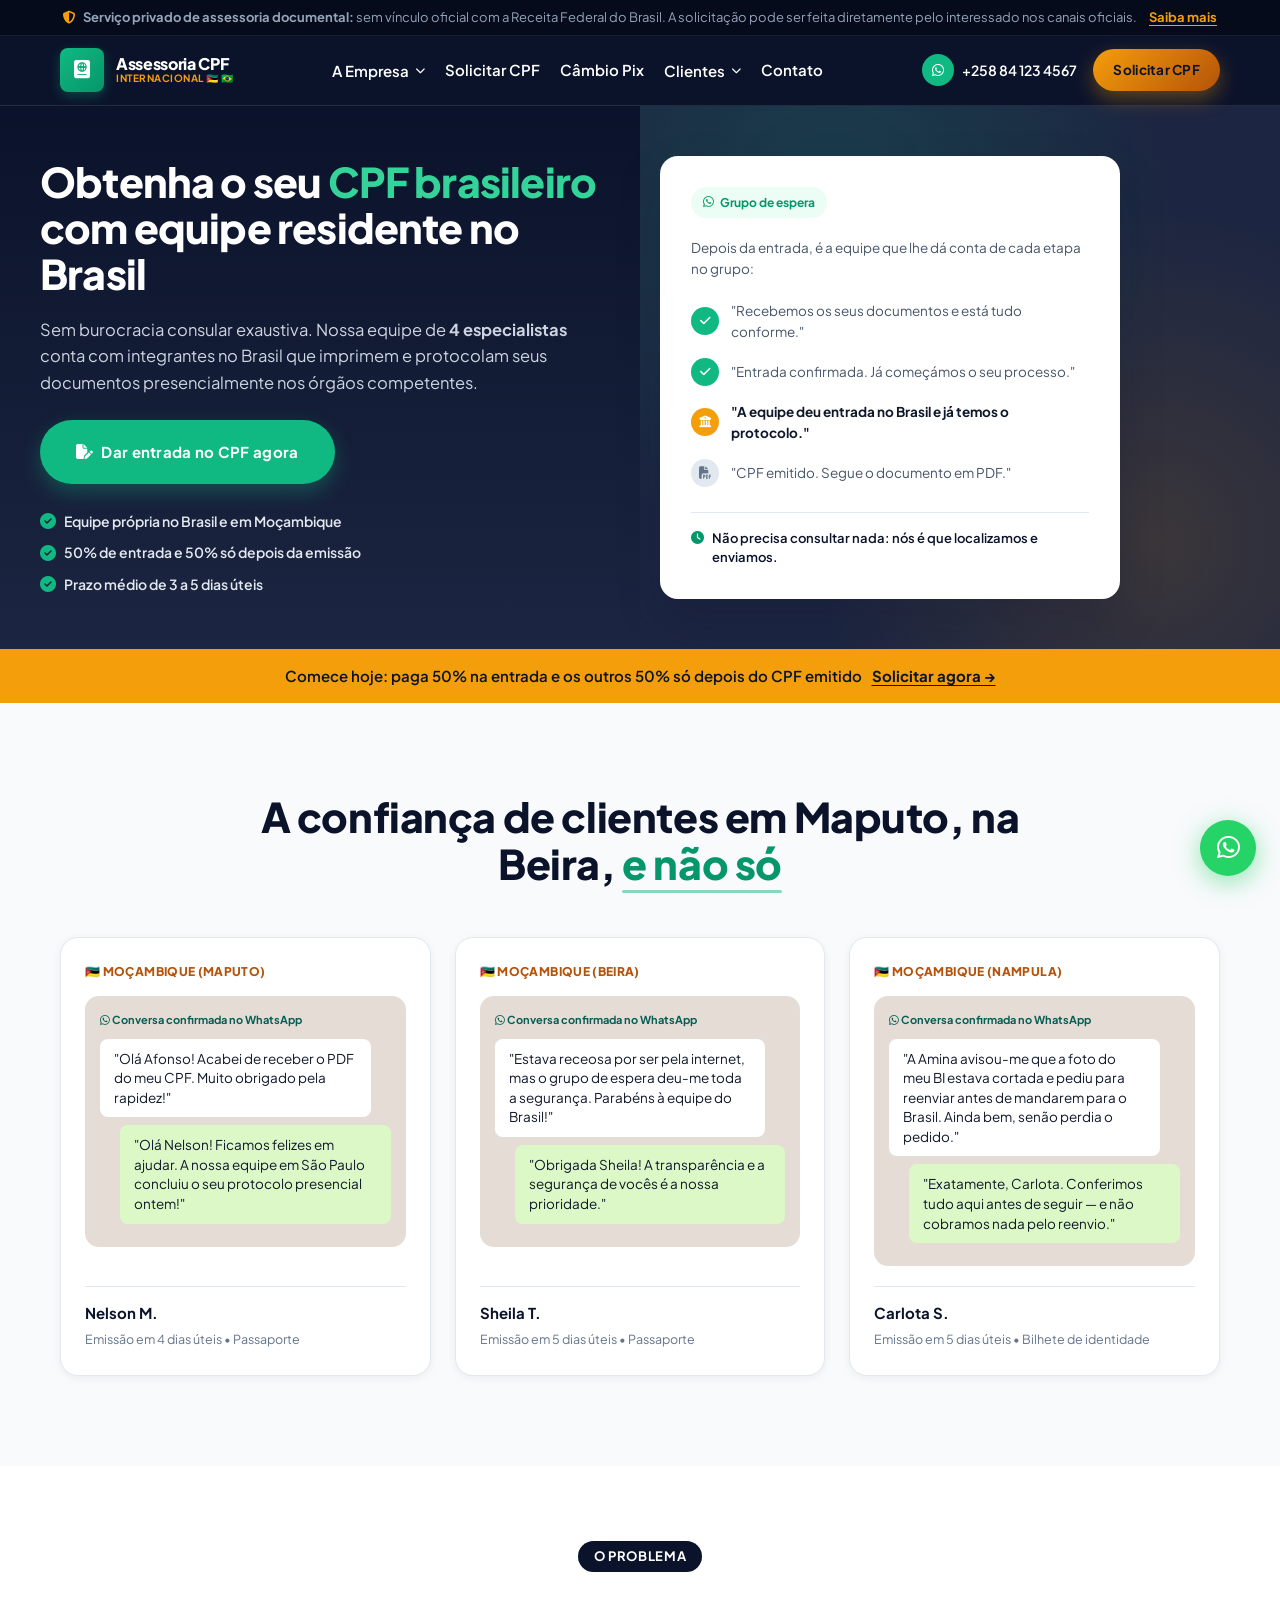
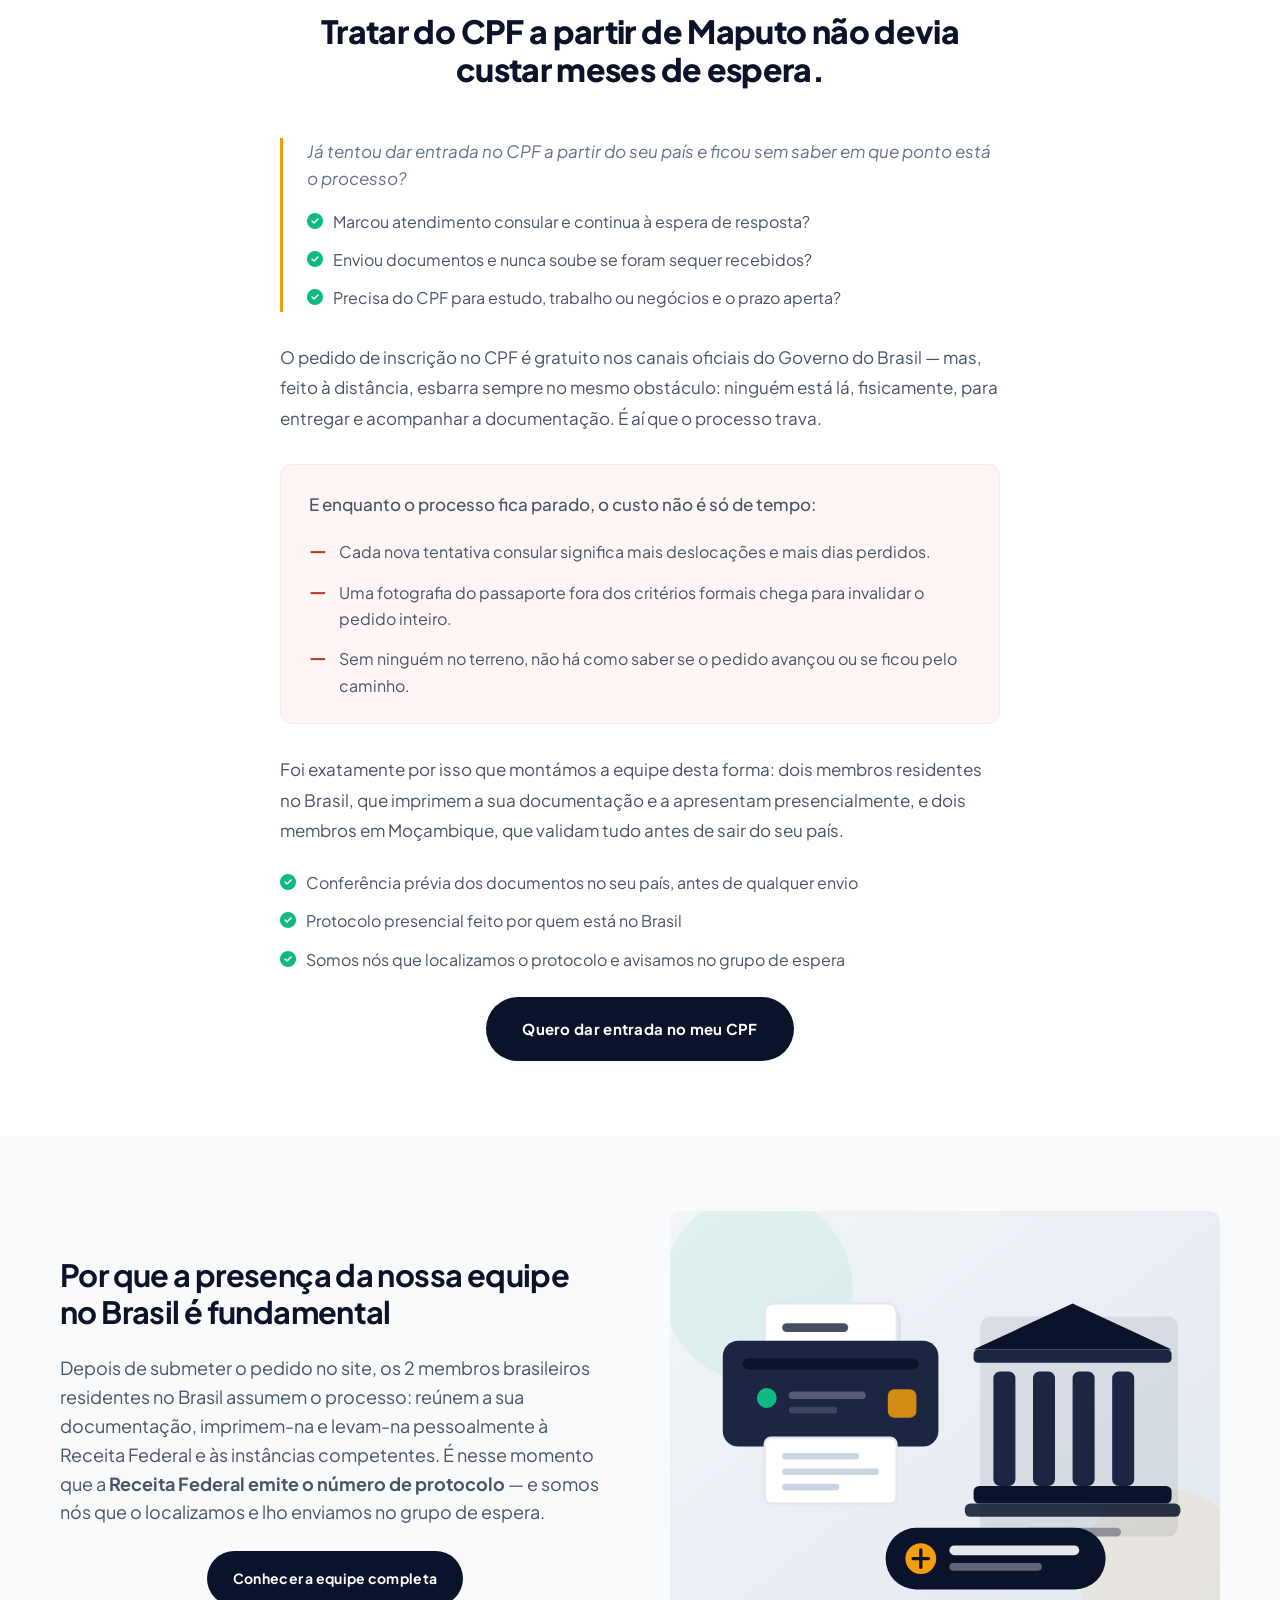
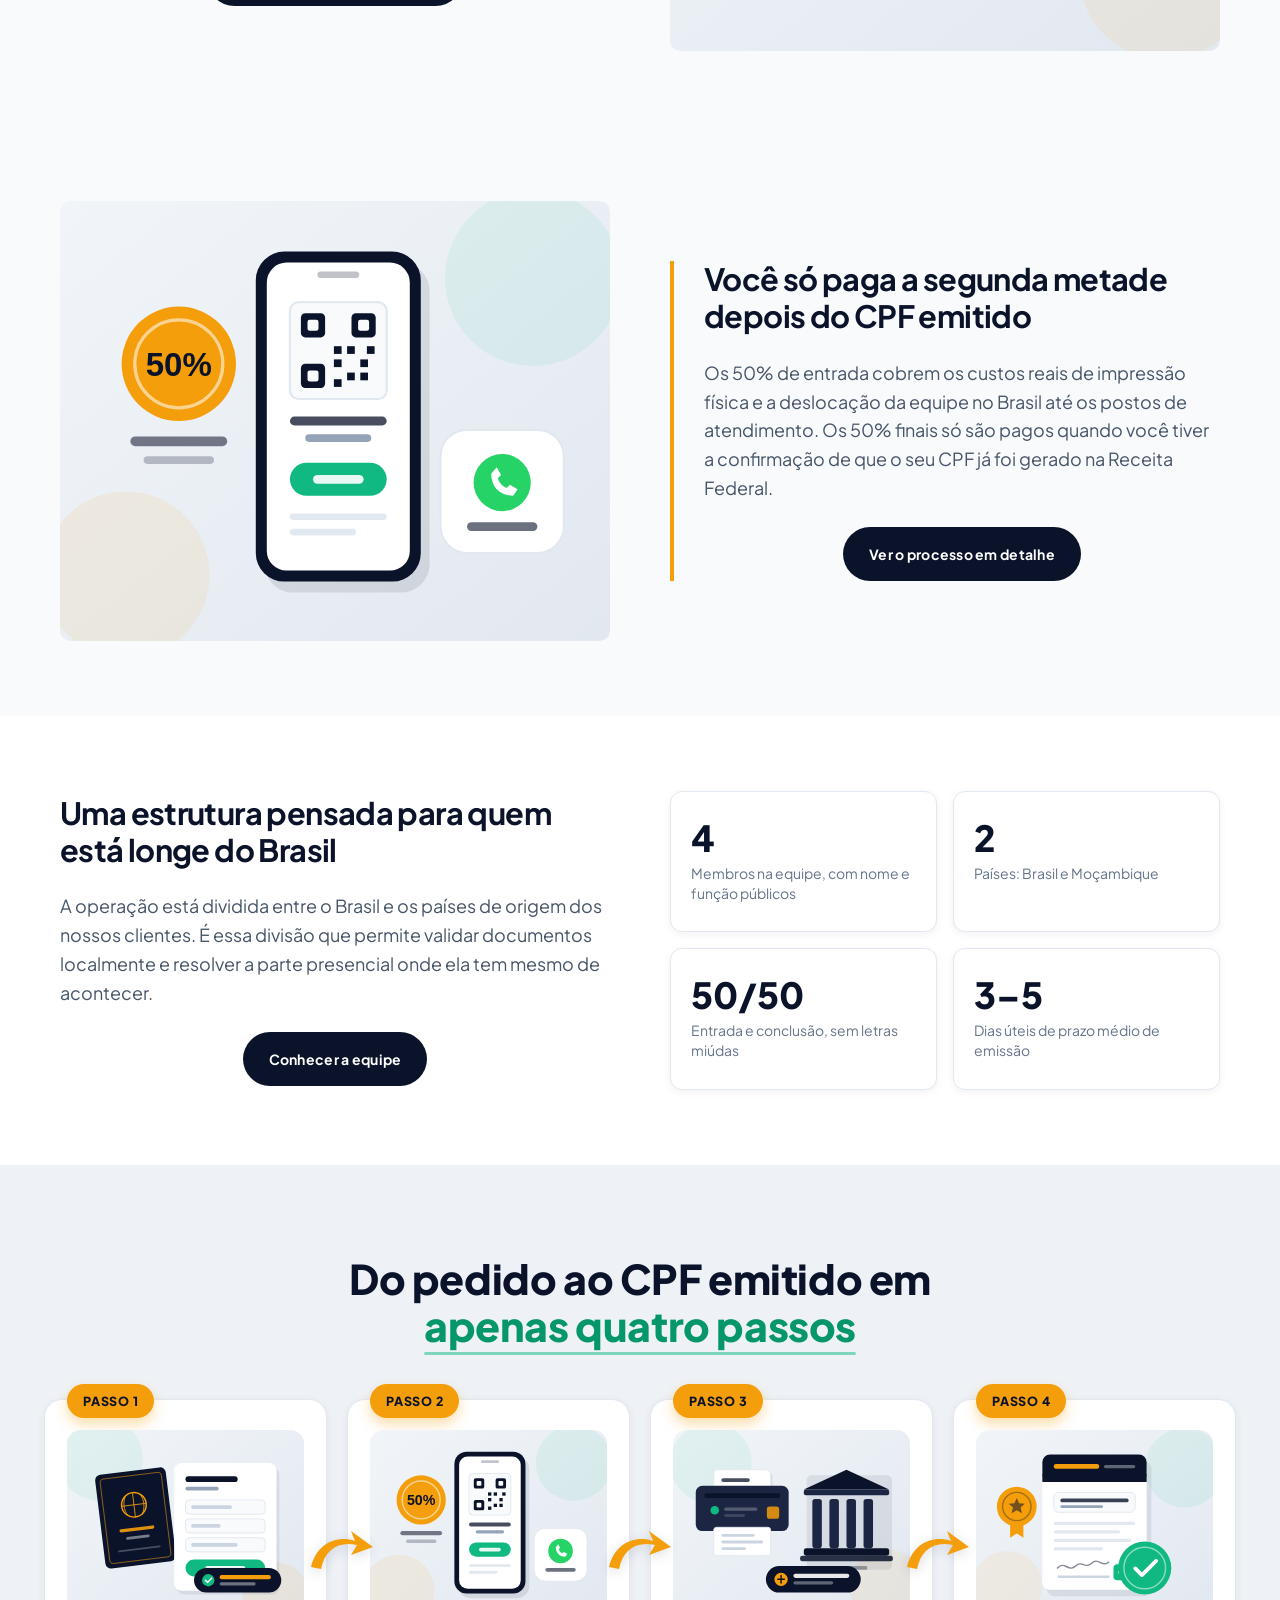
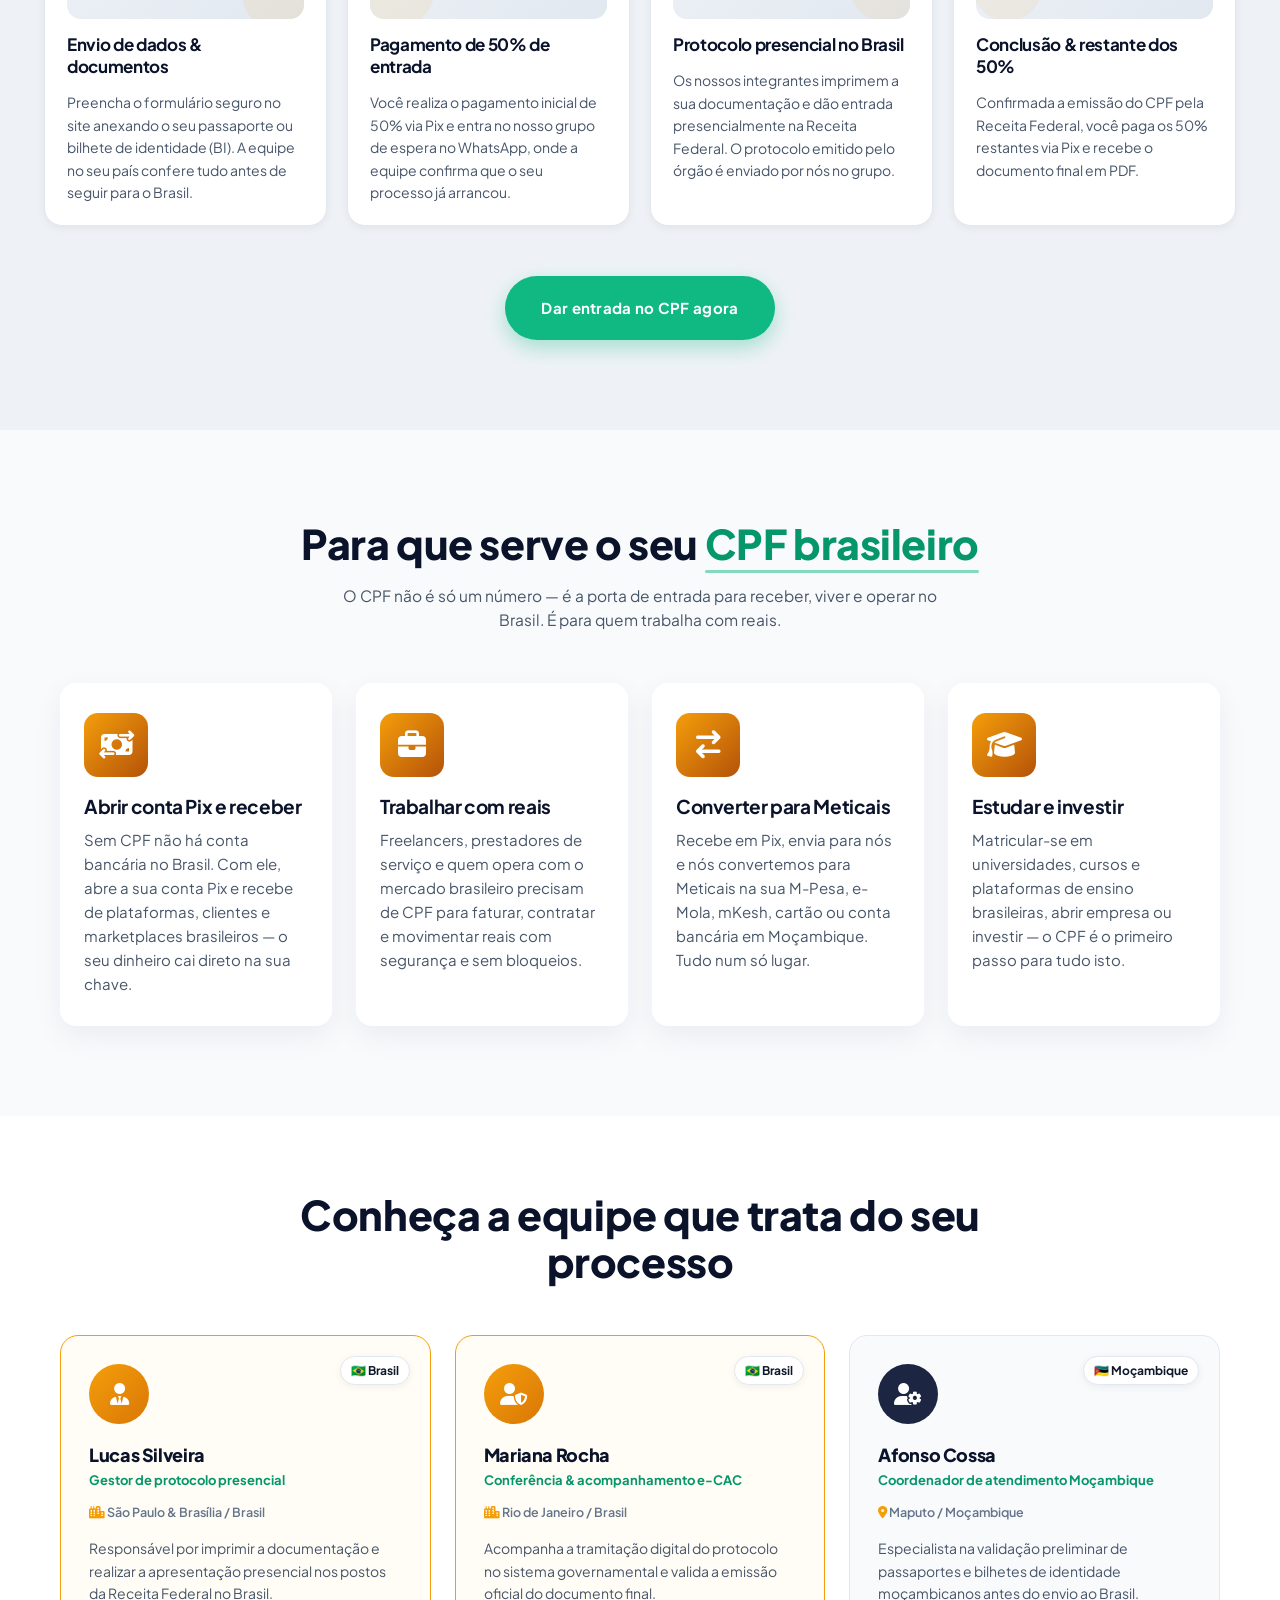
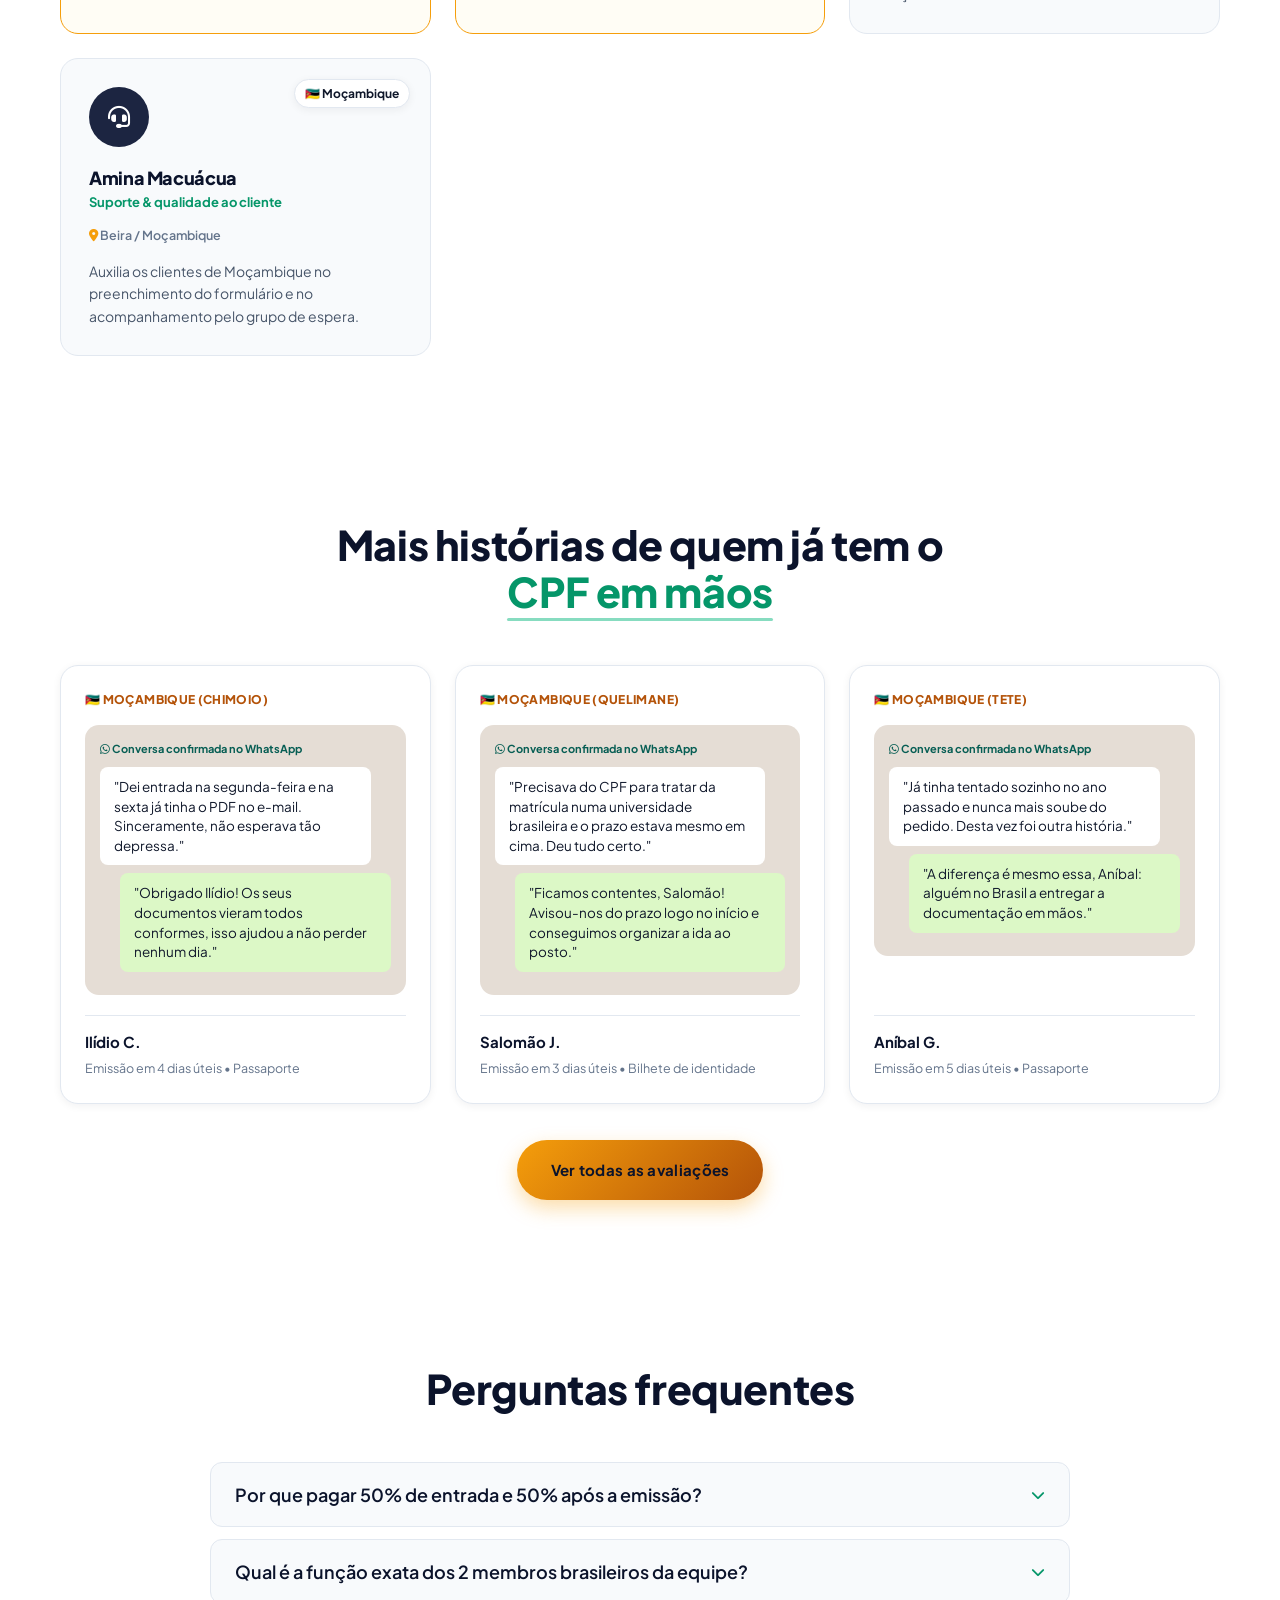
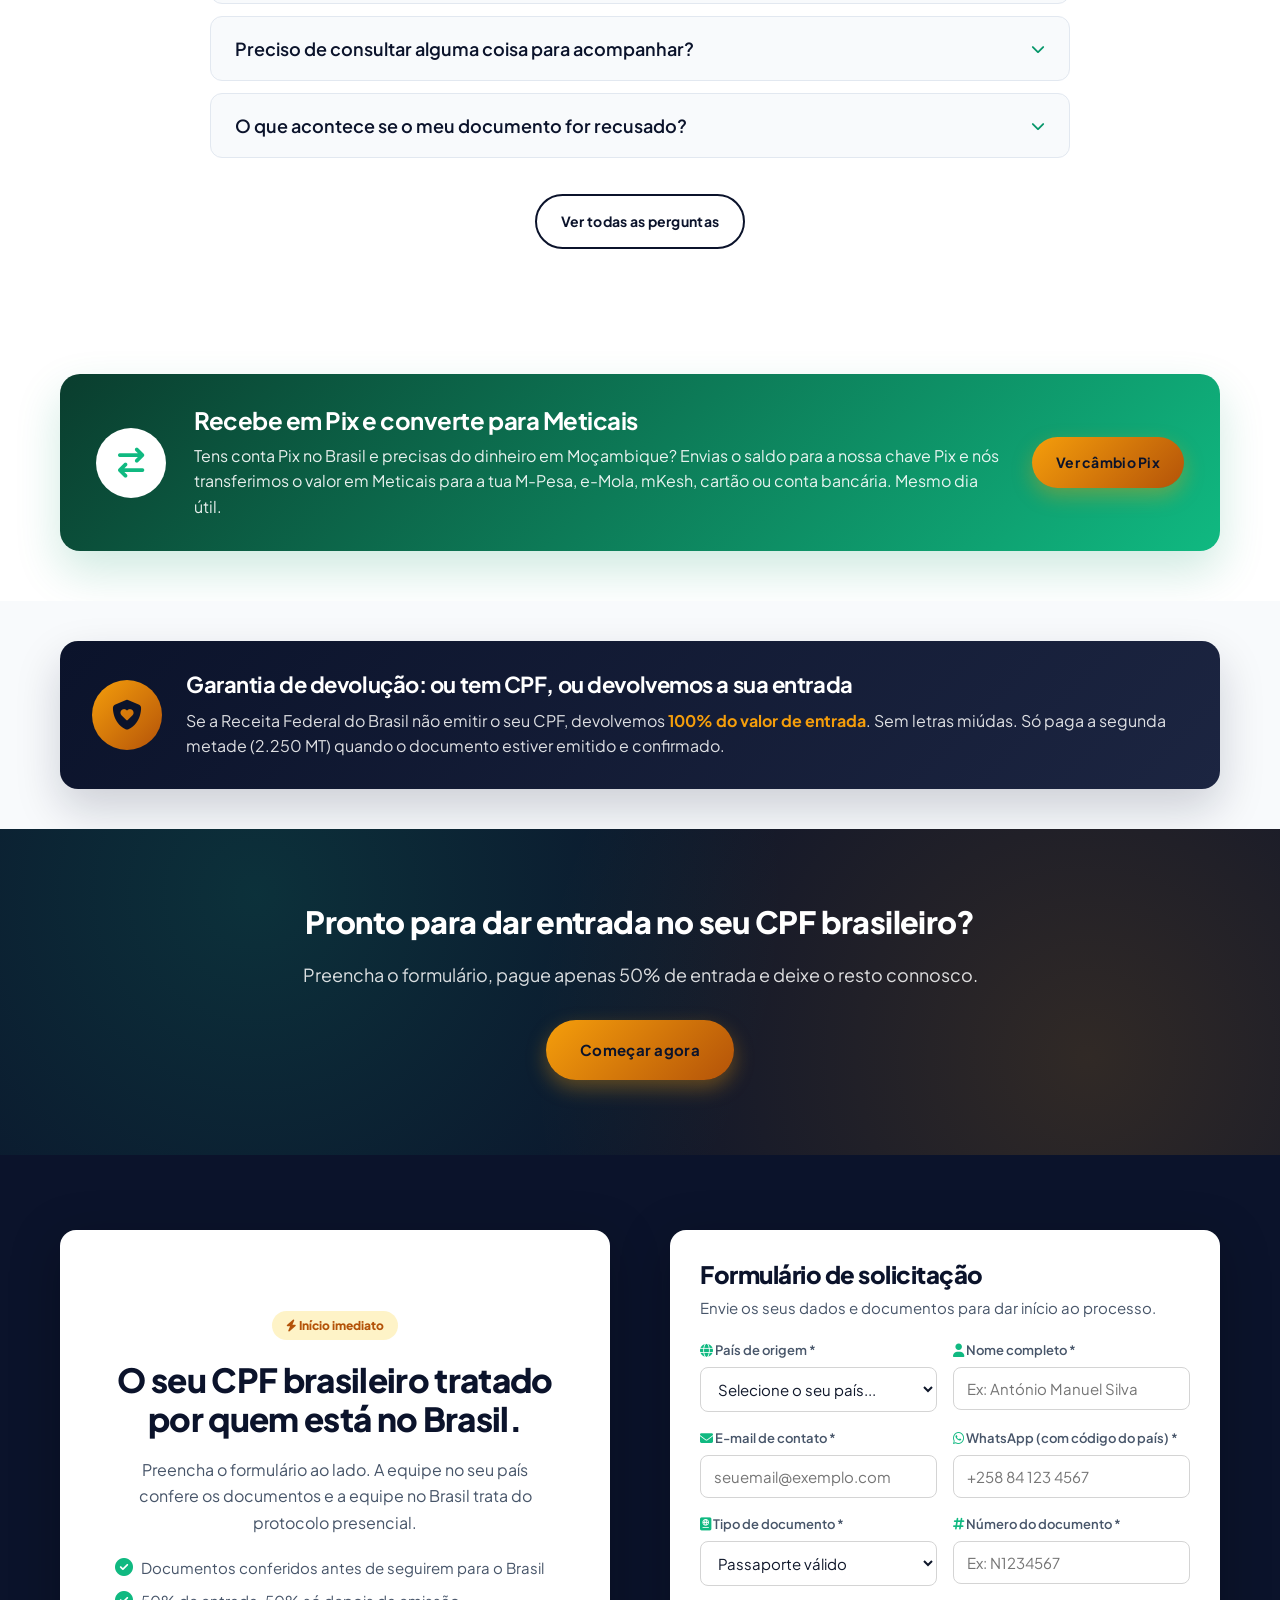
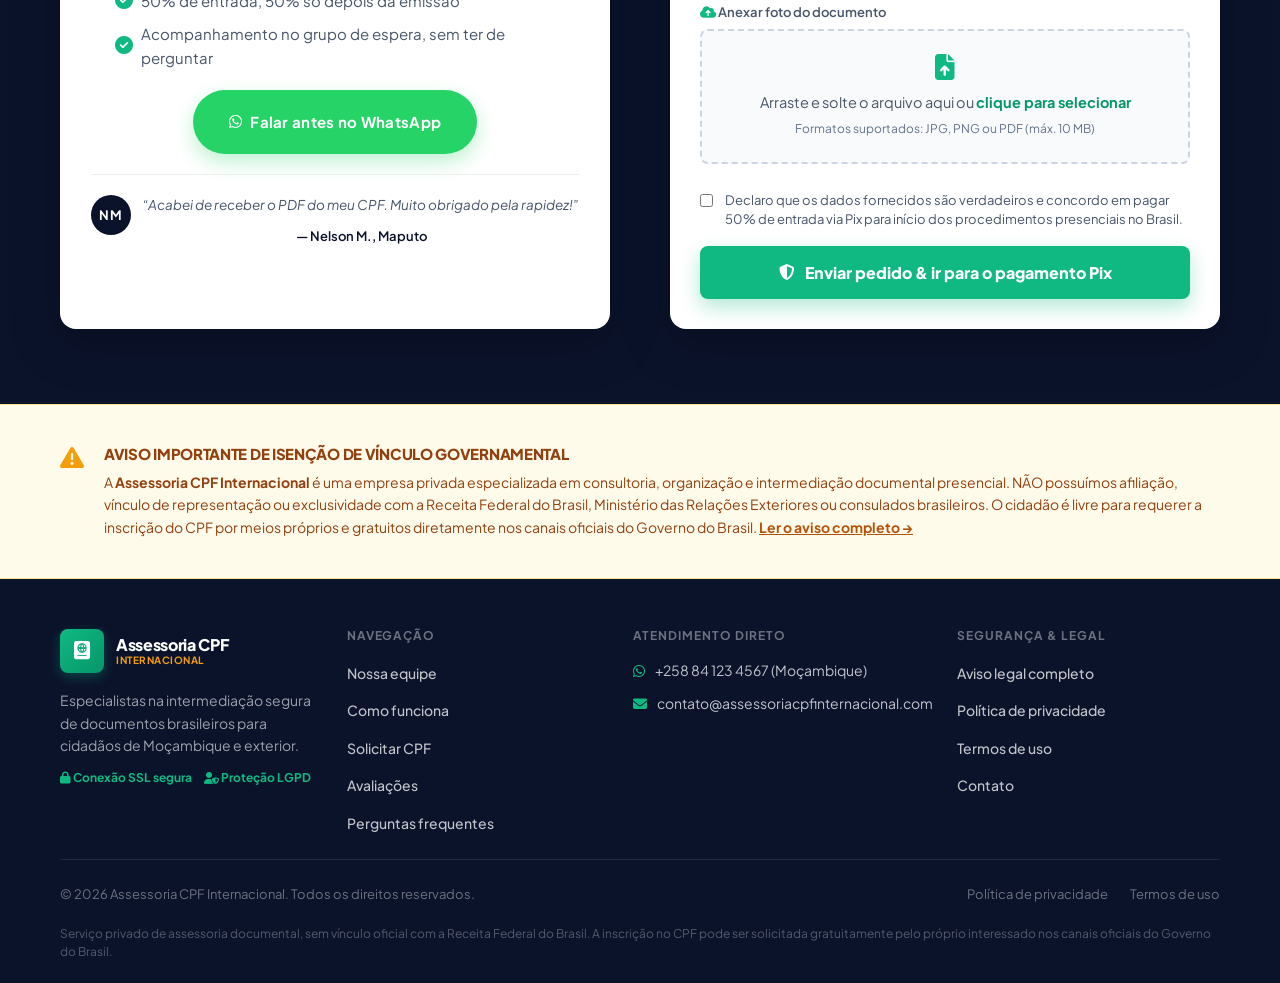
==== commit bba740be: "Responsivo mobile: corrige stats 6/3->4/2 na home, footer MZ-only, pain point câmbio" ====
--- a/index.html
+++ b/index.html
@@ -322,11 +322,11 @@
 
             <div class="stats-grid">
                 <div class="stat-card">
-                    <span class="stat-card__value">6</span>
+                    <span class="stat-card__value">4</span>
                     <span class="stat-card__label">Membros na equipe, com nome e função públicos</span>
                 </div>
                 <div class="stat-card">
-                    <span class="stat-card__value">3</span>
+                    <span class="stat-card__value">2</span>
                     <span class="stat-card__label">Países: Brasil e Moçambique</span>
                 </div>
                 <div class="stat-card">
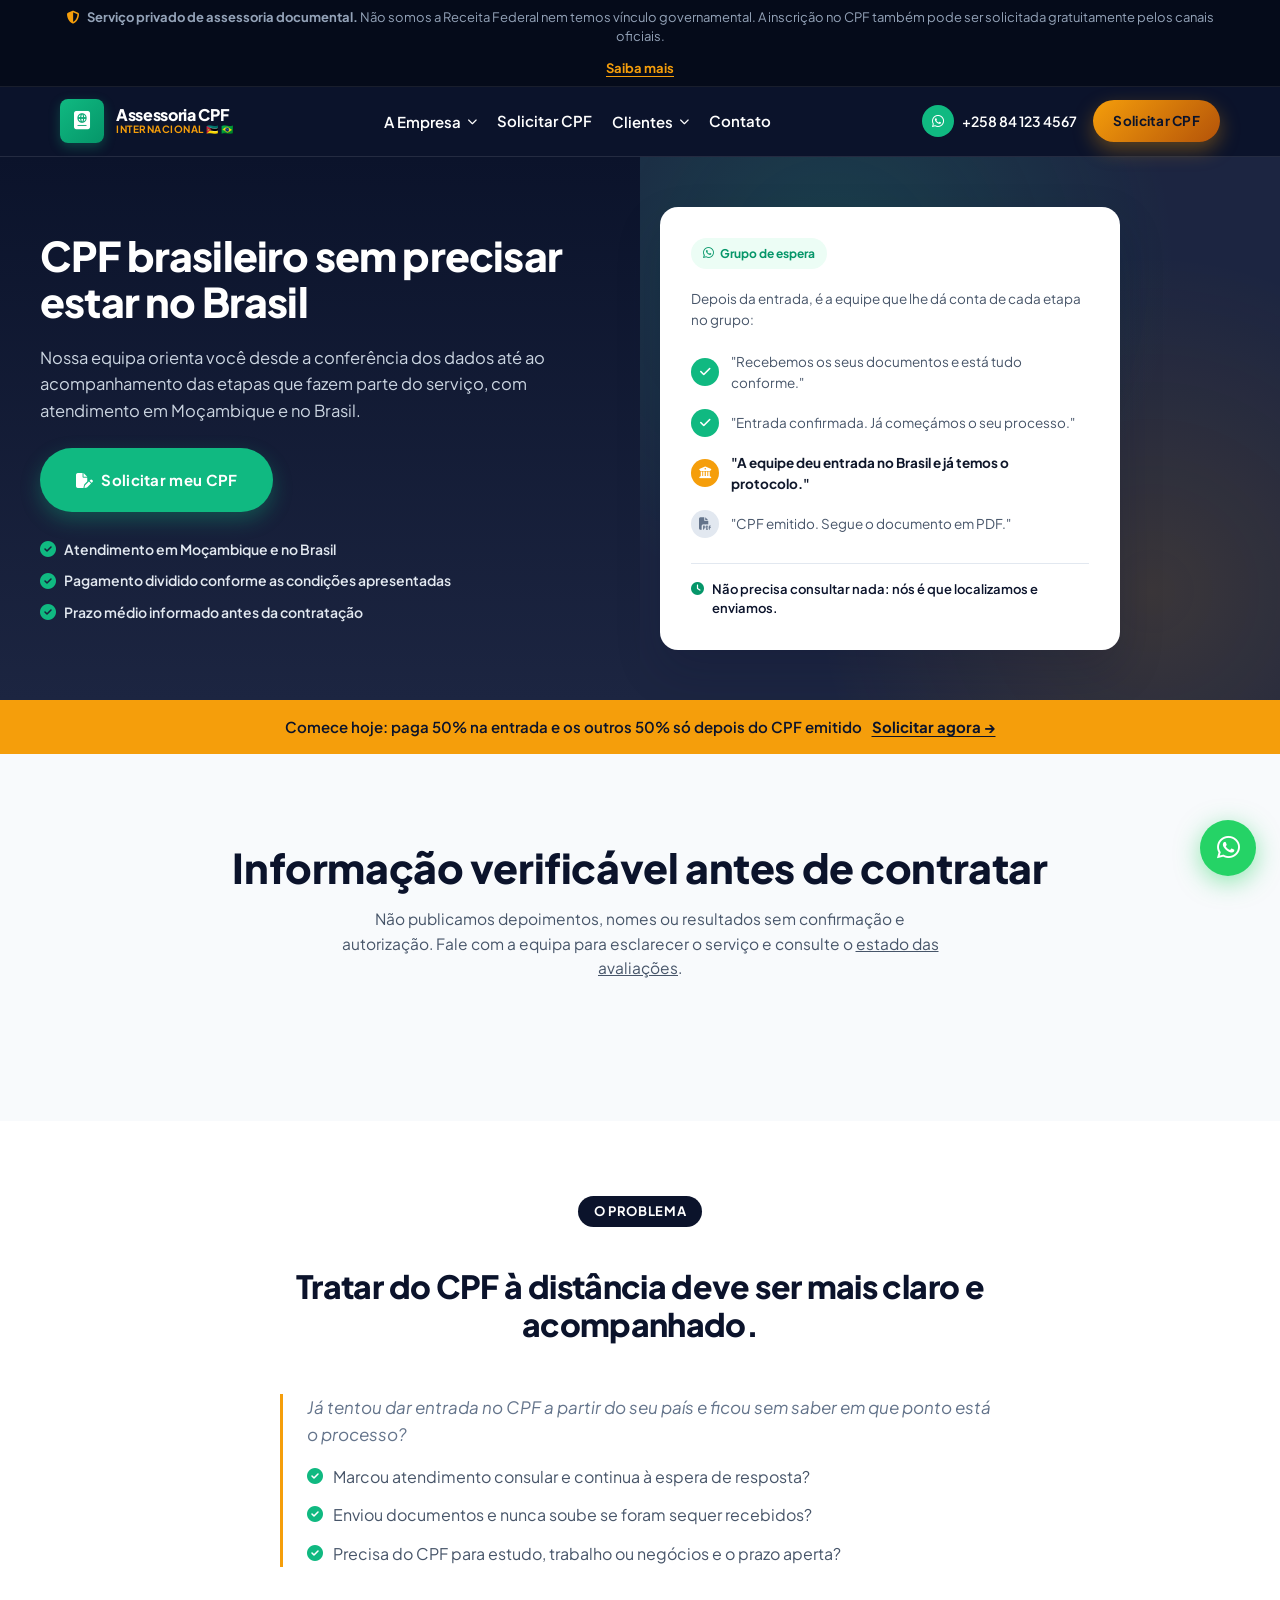
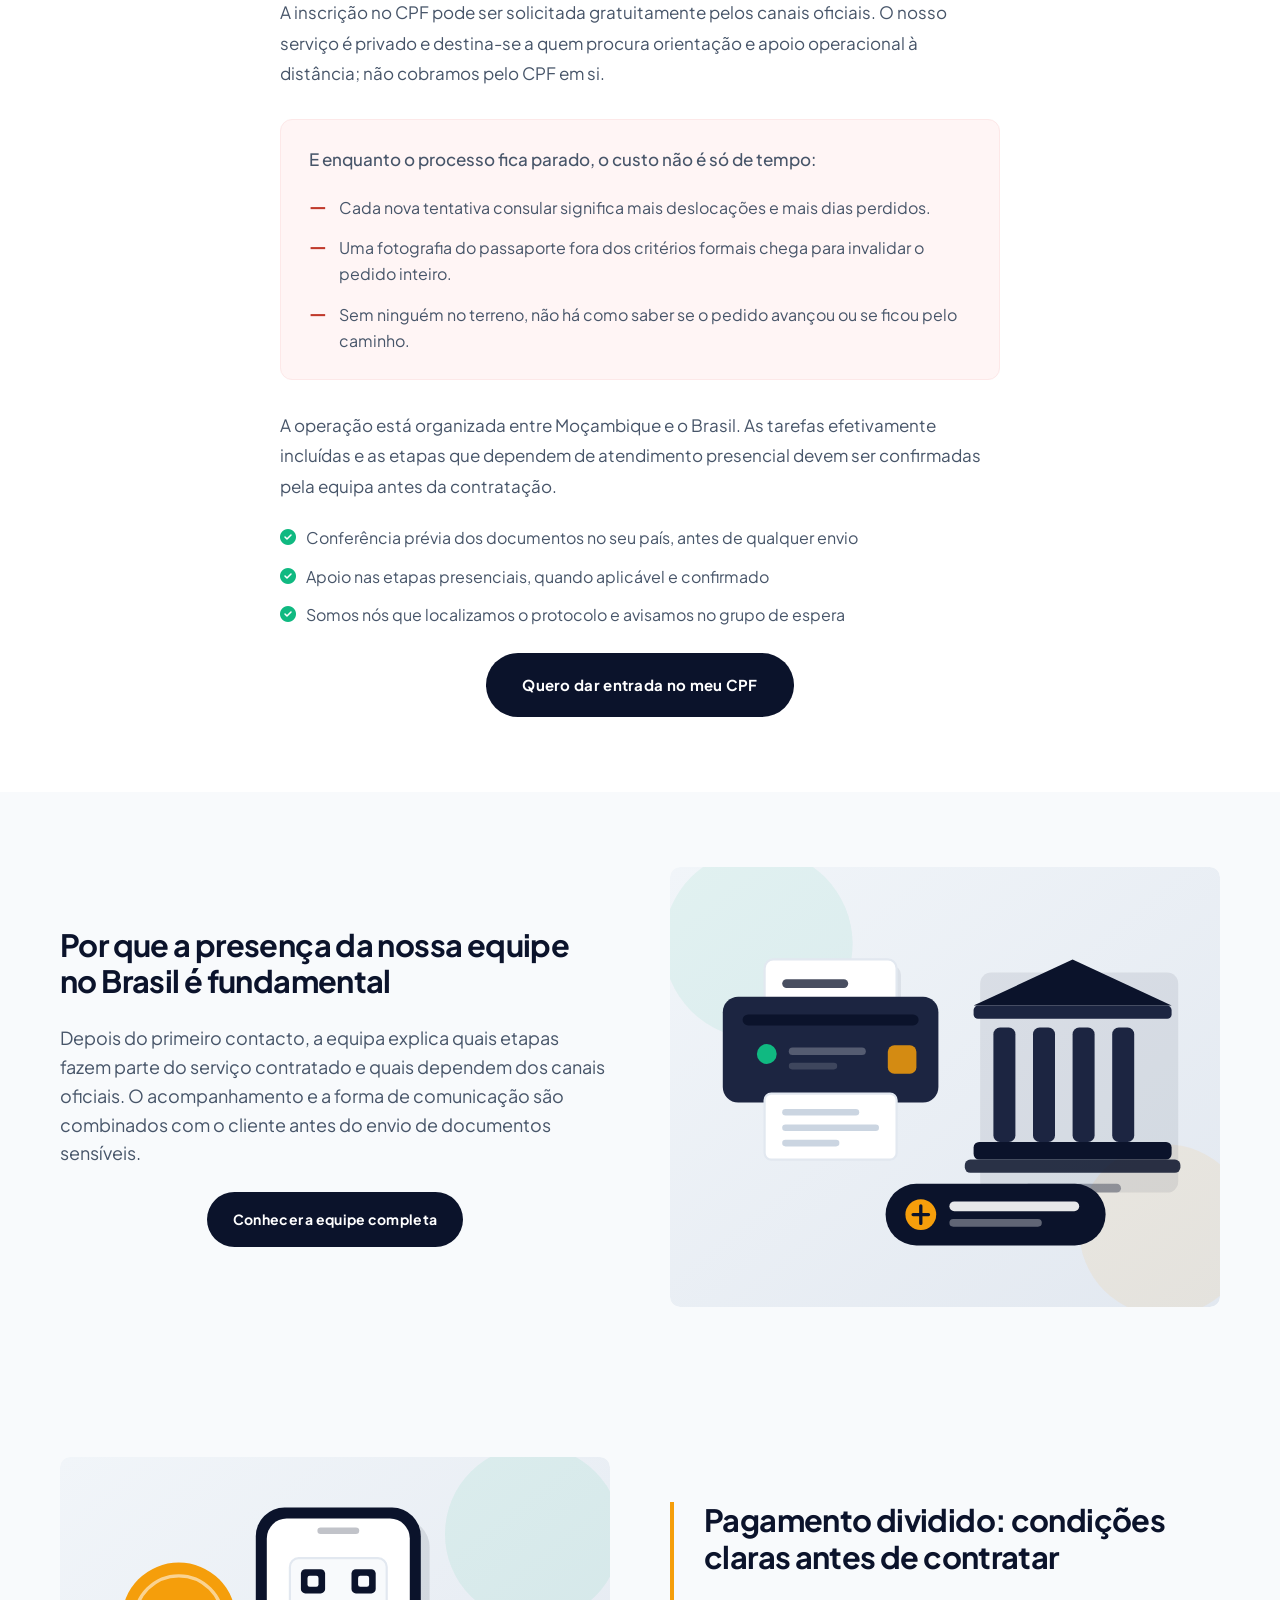
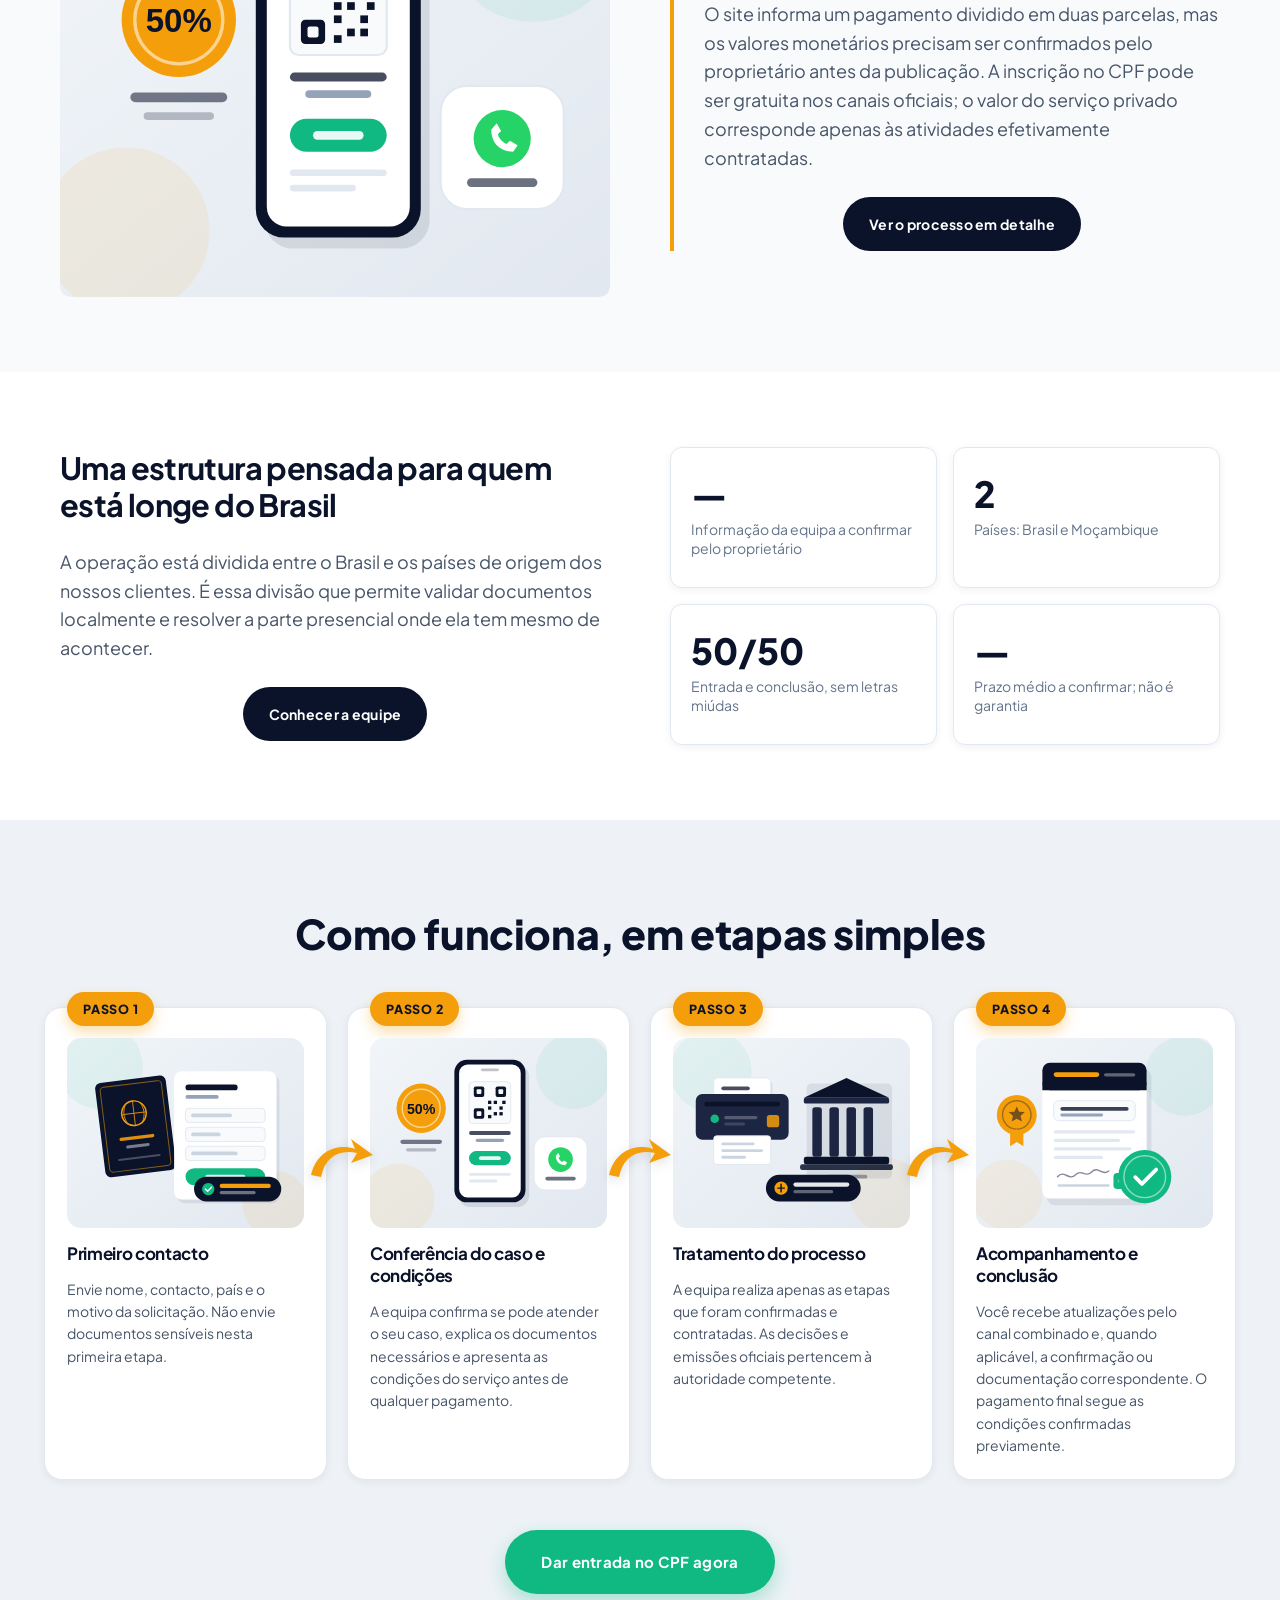
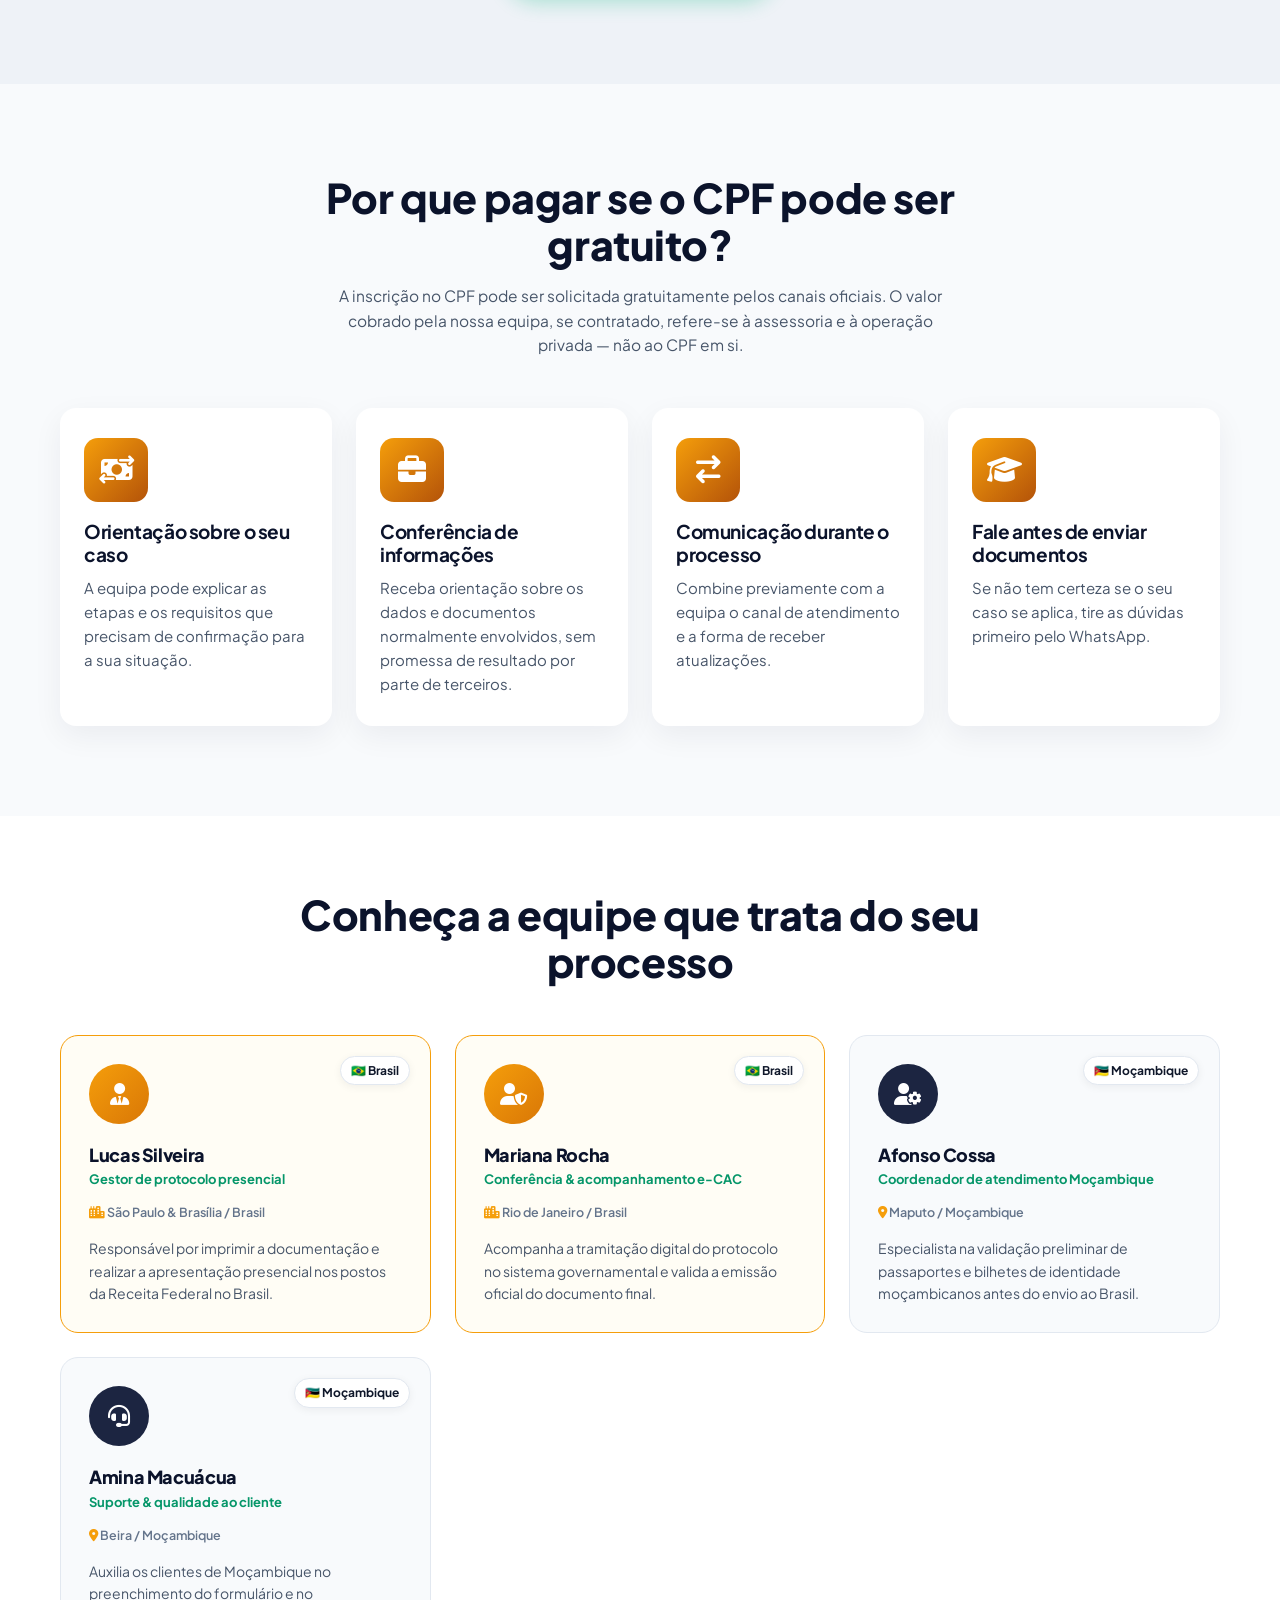
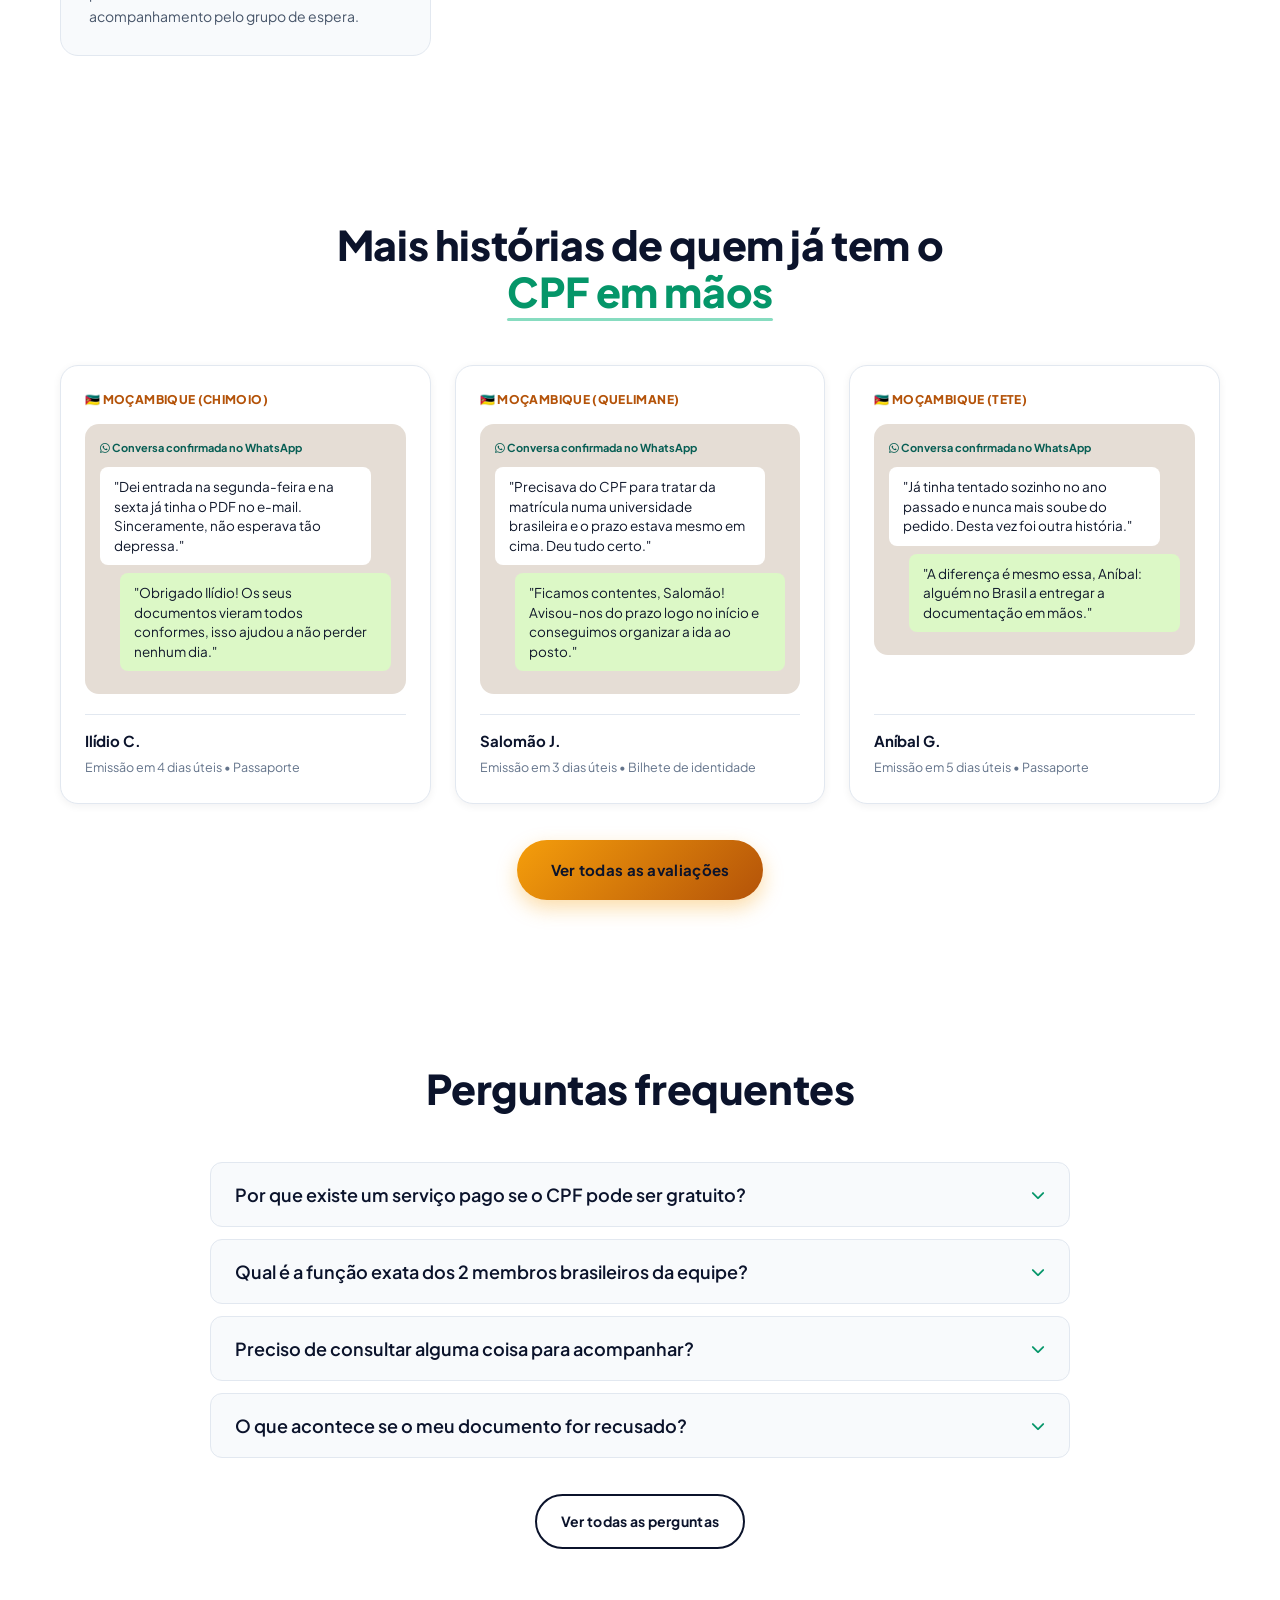
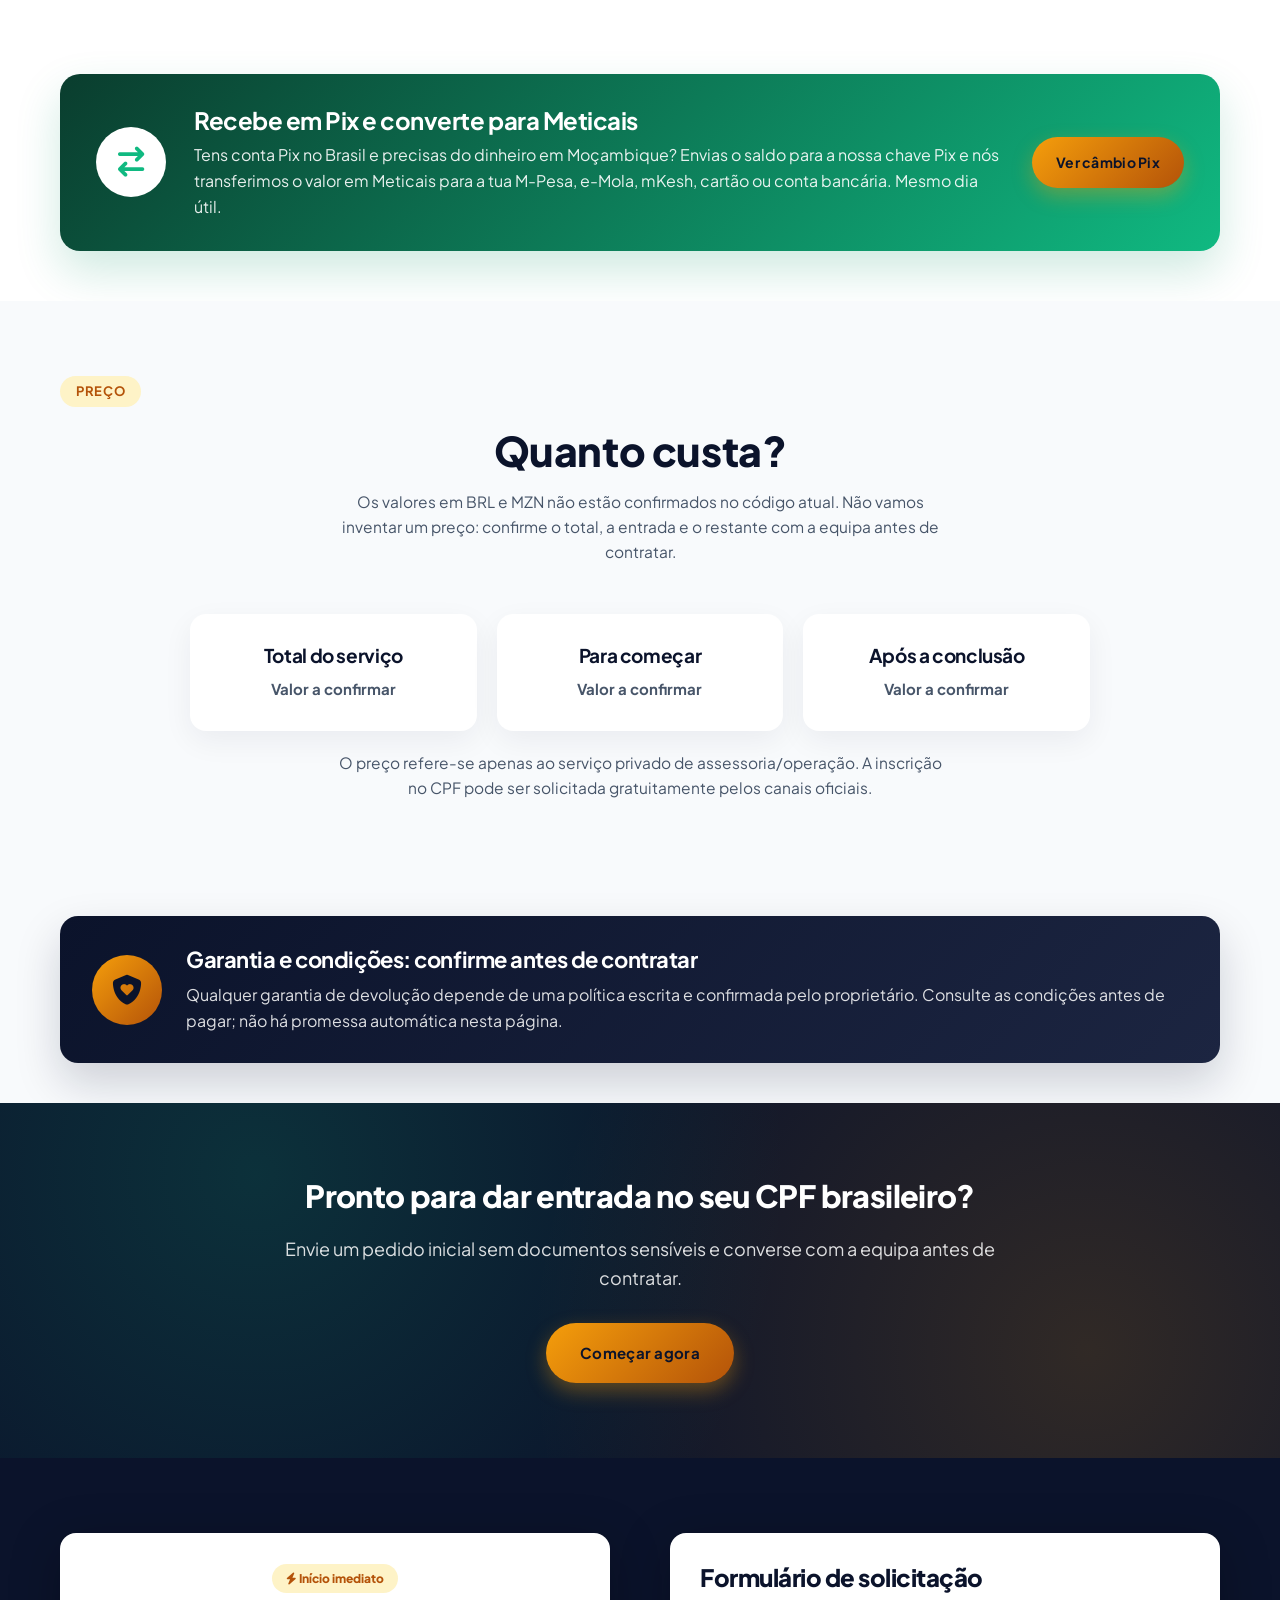
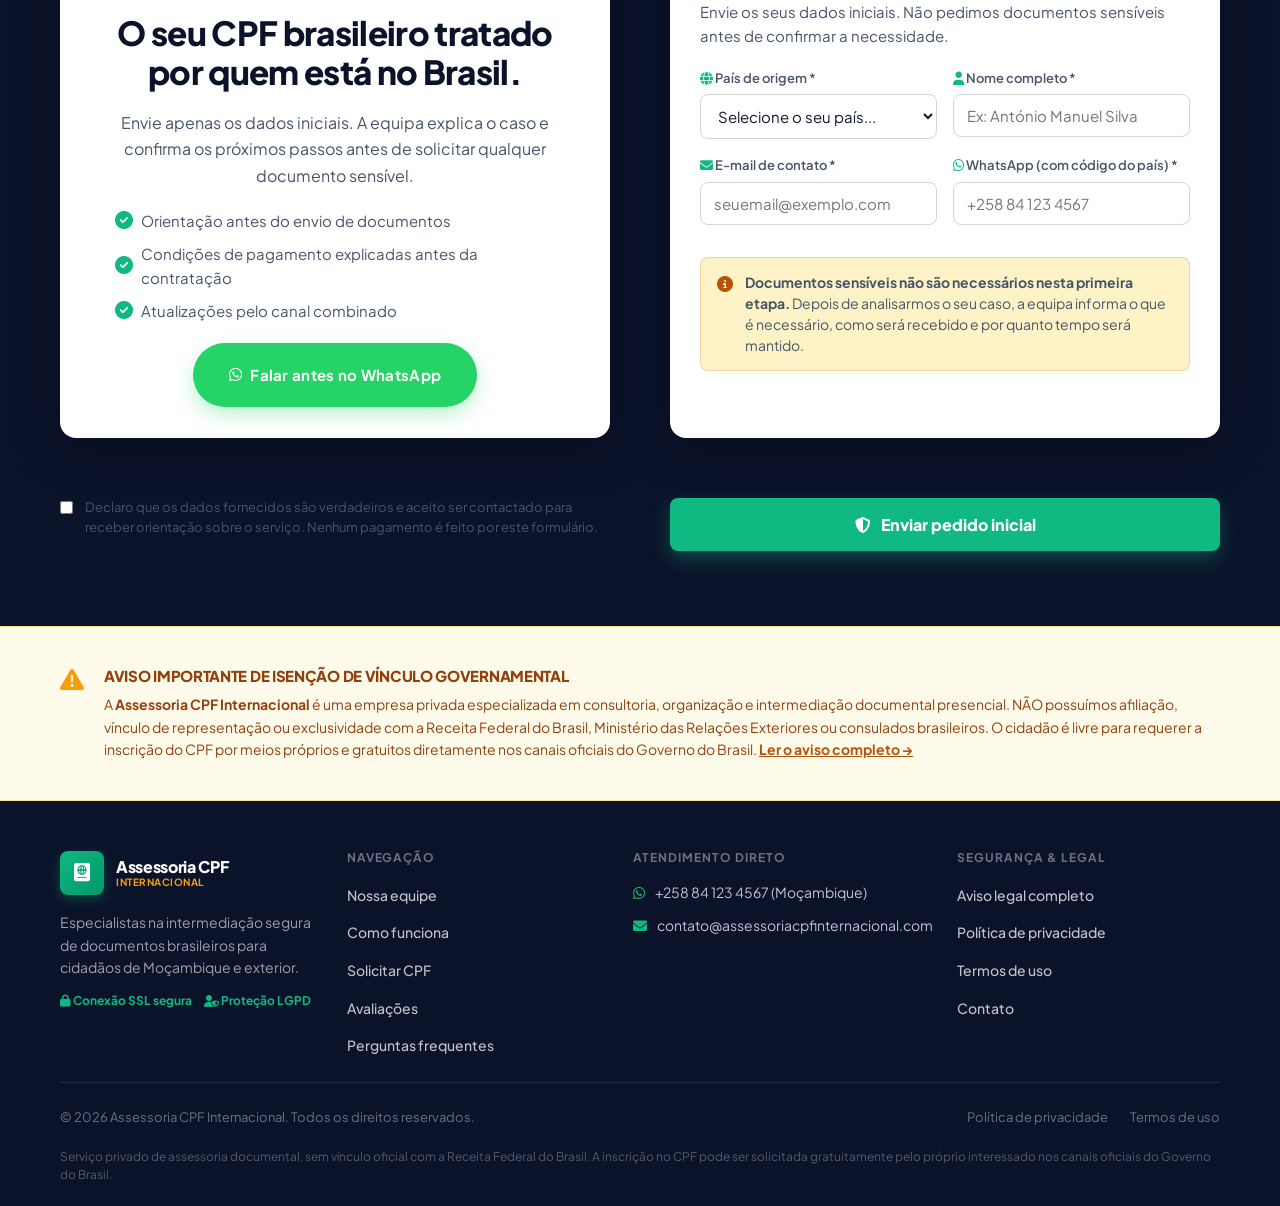
==== commit fc2fe7ad: "Improve CPF service clarity and first-contact flow" ====
--- a/index.html
+++ b/index.html
@@ -19,7 +19,7 @@
          ========================================================== -->
     <div class="legal-notice-bar">
         <div class="container legal-notice-content">
-            <span><i class="fa-solid fa-shield-halved"></i> <strong>Serviço privado de assessoria documental:</strong> sem vínculo oficial com a Receita Federal do Brasil. A solicitação pode ser feita diretamente pelo interessado nos canais oficiais.</span>
+            <span><i class="fa-solid fa-shield-halved"></i> <strong>Serviço privado de assessoria documental.</strong> Não somos a Receita Federal nem temos vínculo governamental. A inscrição no CPF também pode ser solicitada gratuitamente pelos canais oficiais.</span>
             <a href="aviso-legal.html" class="legal-link">Saiba mais</a>
         </div>
     </div>
@@ -47,7 +47,7 @@
                     </div>
                 </div>
                 <a href="solicitar.html" class="nav-link">Solicitar CPF</a>
-                <a href="cambio.html" class="nav-link">Câmbio Pix</a>
+
                 <div class="nav-item">
                     <button class="nav-link" type="button" aria-expanded="false">Clientes <i class="fa-solid fa-chevron-down"></i></button>
                     <div class="nav-dropdown">
@@ -79,30 +79,30 @@
     <section class="hero-section">
         <div class="hero-grid">
             <div class="hero-content">
-                <h1 class="hero-title">Obtenha o seu <span>CPF brasileiro</span> com equipe residente no Brasil</h1>
+                <h1 class="hero-title">CPF brasileiro sem precisar estar no Brasil</h1>
 
                 <p class="hero-description">
-                    Sem burocracia consular exaustiva. Nossa equipe de <strong>4 especialistas</strong> conta com integrantes no Brasil que imprimem e protocolam seus documentos presencialmente nos órgãos competentes.
+                    Nossa equipa orienta você desde a conferência dos dados até ao acompanhamento das etapas que fazem parte do serviço, com atendimento em Moçambique e no Brasil.
                 </p>
 
                 <div class="hero-cta-group">
                     <a href="solicitar.html" class="btn btn--primary btn--lg">
-                        <i class="fa-solid fa-file-pen"></i> Dar entrada no CPF agora
+                        <i class="fa-solid fa-file-pen"></i> Solicitar meu CPF
                     </a>
                 </div>
 
                 <div class="hero-checklist">
                     <div class="hero-check">
                         <i class="fa-solid fa-circle-check"></i>
-                        <span>Equipe própria no Brasil e em Moçambique</span>
+                        <span>Atendimento em Moçambique e no Brasil</span>
                     </div>
                     <div class="hero-check">
                         <i class="fa-solid fa-circle-check"></i>
-                        <span>50% de entrada e 50% só depois da emissão</span>
+                        <span>Pagamento dividido conforme as condições apresentadas</span>
                     </div>
                     <div class="hero-check">
                         <i class="fa-solid fa-circle-check"></i>
-                        <span>Prazo médio de 3 a 5 dias úteis</span>
+                        <span>Prazo médio informado antes da contratação</span>
                     </div>
                 </div>
             </div>
@@ -150,73 +150,12 @@
         </span>
     </a>
 
-    <!-- ==========================================================
-         3. PROVA SOCIAL #1 — grelha de 6 avaliações
-         ========================================================== -->
+    <!-- 3. TRANSPARÊNCIA SOBRE A PROVA SOCIAL -->
     <section class="reviews-section reveal" id="avaliacoes">
         <div class="container">
             <div class="section-header">
-                <h2 class="section-title">A confiança de clientes em Maputo, na Beira, <span class="section-title__accent">e não só</span></h2>
-            </div>
-
-            <div class="reviews-grid">
-                <div class="review-card">
-                    <div class="review-country">🇲🇿 MOÇAMBIQUE (MAPUTO)</div>
-                    <div class="whatsapp-chat-box">
-                        <div class="chat-header">
-                            <i class="fa-brands fa-whatsapp"></i> Conversa confirmada no WhatsApp
-                        </div>
-                        <div class="chat-bubble received">
-                            "Olá Afonso! Acabei de receber o PDF do meu CPF. Muito obrigado pela rapidez!"
-                        </div>
-                        <div class="chat-bubble sent">
-                            "Olá Nelson! Ficamos felizes em ajudar. A nossa equipe em São Paulo concluiu o seu protocolo presencial ontem!"
-                        </div>
-                    </div>
-                    <div class="review-author">
-                        <strong>Nelson M.</strong>
-                        <span>Emissão em 4 dias úteis • Passaporte</span>
-                    </div>
-                </div>
-
-                <div class="review-card">
-                    <div class="review-country">🇲🇿 MOÇAMBIQUE (BEIRA)</div>
-                    <div class="whatsapp-chat-box">
-                        <div class="chat-header">
-                            <i class="fa-brands fa-whatsapp"></i> Conversa confirmada no WhatsApp
-                        </div>
-                        <div class="chat-bubble received">
-                            "Estava receosa por ser pela internet, mas o grupo de espera deu-me toda a segurança. Parabéns à equipe do Brasil!"
-                        </div>
-                        <div class="chat-bubble sent">
-                            "Obrigada Sheila! A transparência e a segurança de vocês é a nossa prioridade."
-                        </div>
-                    </div>
-                    <div class="review-author">
-                        <strong>Sheila T.</strong>
-                        <span>Emissão em 5 dias úteis • Passaporte</span>
-                    </div>
-                </div>
-
-                <div class="review-card">
-                    <div class="review-country">🇲🇿 MOÇAMBIQUE (NAMPULA)</div>
-                    <div class="whatsapp-chat-box">
-                        <div class="chat-header">
-                            <i class="fa-brands fa-whatsapp"></i> Conversa confirmada no WhatsApp
-                        </div>
-                        <div class="chat-bubble received">
-                            "A Amina avisou-me que a foto do meu BI estava cortada e pediu para reenviar antes de mandarem para o Brasil. Ainda bem, senão perdia o pedido."
-                        </div>
-                        <div class="chat-bubble sent">
-                            "Exatamente, Carlota. Conferimos tudo aqui antes de seguir — e não cobramos nada pelo reenvio."
-                        </div>
-                    </div>
-                    <div class="review-author">
-                        <strong>Carlota S.</strong>
-                        <span>Emissão em 5 dias úteis • Bilhete de identidade</span>
-                    </div>
-                </div>
-
+                <h2 class="section-title">Informação verificável antes de contratar</h2>
+                <p class="section-desc">Não publicamos depoimentos, nomes ou resultados sem confirmação e autorização. Fale com a equipa para esclarecer o serviço e consulte o <a href="avaliacoes.html">estado das avaliações</a>.</p>
             </div>
         </div>
     </section>
@@ -228,7 +167,7 @@
         <div class="pain-inner">
             <div class="pain-header">
                 <span class="section-label">O problema</span>
-                <h2>Tratar do CPF a partir de Maputo não devia custar meses de espera.</h2>
+                <h2>Tratar do CPF à distância deve ser mais claro e acompanhado.</h2>
             </div>
 
             <div class="pain-body">
@@ -242,7 +181,7 @@
                 </div>
 
                 <p class="pain-text">
-                    O pedido de inscrição no CPF é gratuito nos canais oficiais do Governo do Brasil — mas, feito à distância, esbarra sempre no mesmo obstáculo: ninguém está lá, fisicamente, para entregar e acompanhar a documentação. É aí que o processo trava.
+                    A inscrição no CPF pode ser solicitada gratuitamente pelos canais oficiais. O nosso serviço é privado e destina-se a quem procura orientação e apoio operacional à distância; não cobramos pelo CPF em si.
                 </p>
 
                 <div class="pain-agitate">
@@ -256,11 +195,11 @@
 
                 <div class="pain-solve">
                     <p class="pain-text">
-                        Foi exatamente por isso que montámos a equipe desta forma: dois membros residentes no Brasil, que imprimem a sua documentação e a apresentam presencialmente, e dois membros em Moçambique, que validam tudo antes de sair do seu país.
+                        A operação está organizada entre Moçambique e o Brasil. As tarefas efetivamente incluídas e as etapas que dependem de atendimento presencial devem ser confirmadas pela equipa antes da contratação.
                     </p>
                     <ul class="pain-list">
                         <li><i class="fa-solid fa-circle-check"></i><span>Conferência prévia dos documentos no seu país, antes de qualquer envio</span></li>
-                        <li><i class="fa-solid fa-circle-check"></i><span>Protocolo presencial feito por quem está no Brasil</span></li>
+                        <li><i class="fa-solid fa-circle-check"></i><span>Apoio nas etapas presenciais, quando aplicável e confirmado</span></li>
                         <li><i class="fa-solid fa-circle-check"></i><span>Somos nós que localizamos o protocolo e avisamos no grupo de espera</span></li>
                     </ul>
                     <div class="pain-cta">
@@ -279,7 +218,7 @@
             <div class="media-grid__text">
                 <h2 class="block-title">Por que a presença da nossa equipe no Brasil é fundamental</h2>
                 <p class="block-text">
-                    Depois de submeter o pedido no site, os 2 membros brasileiros residentes no Brasil assumem o processo: reúnem a sua documentação, imprimem-na e levam-na pessoalmente à Receita Federal e às instâncias competentes. É nesse momento que a <strong>Receita Federal emite o número de protocolo</strong> — e somos nós que o localizamos e lho enviamos no grupo de espera.
+                    Depois do primeiro contacto, a equipa explica quais etapas fazem parte do serviço contratado e quais dependem dos canais oficiais. O acompanhamento e a forma de comunicação são combinados com o cliente antes do envio de documentos sensíveis.
                 </p>
                 <a href="equipe.html" class="btn btn--navy">Conhecer a equipe completa</a>
             </div>
@@ -298,9 +237,9 @@
                 <img src="images/passos/passo-2.svg" alt="Pagamento dividido em duas metades via Pix" loading="lazy">
             </div>
             <div class="media-grid__text media-grid__text--accent">
-                <h2 class="block-title">Você só paga a segunda metade depois do CPF emitido</h2>
+                <h2 class="block-title">Pagamento dividido: condições claras antes de contratar</h2>
                 <p class="block-text">
-                    Os 50% de entrada cobrem os custos reais de impressão física e a deslocação da equipe no Brasil até os postos de atendimento. Os 50% finais só são pagos quando você tiver a confirmação de que o seu CPF já foi gerado na Receita Federal.
+                    O site informa um pagamento dividido em duas parcelas, mas os valores monetários precisam ser confirmados pelo proprietário antes da publicação. A inscrição no CPF pode ser gratuita nos canais oficiais; o valor do serviço privado corresponde apenas às atividades efetivamente contratadas.
                 </p>
                 <a href="como-funciona.html" class="btn btn--navy">Ver o processo em detalhe</a>
             </div>
@@ -322,8 +261,8 @@
 
             <div class="stats-grid">
                 <div class="stat-card">
-                    <span class="stat-card__value">4</span>
-                    <span class="stat-card__label">Membros na equipe, com nome e função públicos</span>
+                    <span class="stat-card__value">—</span>
+                    <span class="stat-card__label">Informação da equipa a confirmar pelo proprietário</span>
                 </div>
                 <div class="stat-card">
                     <span class="stat-card__value">2</span>
@@ -334,8 +273,8 @@
                     <span class="stat-card__label">Entrada e conclusão, sem letras miúdas</span>
                 </div>
                 <div class="stat-card">
-                    <span class="stat-card__value">3–5</span>
-                    <span class="stat-card__label">Dias úteis de prazo médio de emissão</span>
+                    <span class="stat-card__value">—</span>
+                    <span class="stat-card__label">Prazo médio a confirmar; não é garantia</span>
                 </div>
             </div>
         </div>
@@ -346,7 +285,7 @@
          ========================================================== -->
     <section class="steps-section reveal" id="como-funciona">
         <div class="container--wide">
-            <h2 class="section-title">Do pedido ao CPF emitido em <span class="section-title__accent">apenas quatro passos</span></h2>
+            <h2 class="section-title">Como funciona, em etapas simples</h2>
 
             <div class="steps-grid">
                 <article class="step-card">
@@ -354,17 +293,17 @@
                     <div class="step-card__media">
                         <img src="images/passos/passo-1.svg" alt="Envio de dados e documentos pelo formulário do site" loading="lazy">
                     </div>
-                    <h3 class="step-card__title">Envio de dados &amp; documentos</h3>
-                    <p class="step-card__desc">Preencha o formulário seguro no site anexando o seu passaporte ou bilhete de identidade (BI). A equipe no seu país confere tudo antes de seguir para o Brasil.</p>
+                    <h3 class="step-card__title">Primeiro contacto</h3>
+                    <p class="step-card__desc">Envie nome, contacto, país e o motivo da solicitação. Não envie documentos sensíveis nesta primeira etapa.</p>
                 </article>
 
                 <article class="step-card">
                     <div class="step-card__pill">PASSO 2</div>
                     <div class="step-card__media">
-                        <img src="images/passos/passo-2.svg" alt="Pagamento de 50% de entrada via Pix e entrada no grupo de espera" loading="lazy">
-                    </div>
-                    <h3 class="step-card__title">Pagamento de 50% de entrada</h3>
-                    <p class="step-card__desc">Você realiza o pagamento inicial de 50% via Pix e entra no nosso grupo de espera no WhatsApp, onde a equipe confirma que o seu processo já arrancou.</p>
+                        <img src="images/passos/passo-2.svg" alt="Conferência do caso e condições via Pix e entrada no grupo de espera" loading="lazy">
+                    </div>
+                    <h3 class="step-card__title">Conferência do caso e condições</h3>
+                    <p class="step-card__desc">A equipa confirma se pode atender o seu caso, explica os documentos necessários e apresenta as condições do serviço antes de qualquer pagamento.</p>
                 </article>
 
                 <article class="step-card">
@@ -372,8 +311,8 @@
                     <div class="step-card__media">
                         <img src="images/passos/passo-3.svg" alt="Impressão dos documentos e protocolo presencial na Receita Federal do Brasil" loading="lazy">
                     </div>
-                    <h3 class="step-card__title">Protocolo presencial no Brasil</h3>
-                    <p class="step-card__desc">Os nossos integrantes imprimem a sua documentação e dão entrada presencialmente na Receita Federal. O protocolo emitido pelo órgão é enviado por nós no grupo.</p>
+                    <h3 class="step-card__title">Tratamento do processo</h3>
+                    <p class="step-card__desc">A equipa realiza apenas as etapas que foram confirmadas e contratadas. As decisões e emissões oficiais pertencem à autoridade competente.</p>
                 </article>
 
                 <article class="step-card">
@@ -381,8 +320,8 @@
                     <div class="step-card__media">
                         <img src="images/passos/passo-4.svg" alt="CPF emitido e entregue em PDF ao cliente" loading="lazy">
                     </div>
-                    <h3 class="step-card__title">Conclusão &amp; restante dos 50%</h3>
-                    <p class="step-card__desc">Confirmada a emissão do CPF pela Receita Federal, você paga os 50% restantes via Pix e recebe o documento final em PDF.</p>
+                    <h3 class="step-card__title">Acompanhamento e conclusão</h3>
+                    <p class="step-card__desc">Você recebe atualizações pelo canal combinado e, quando aplicável, a confirmação ou documentação correspondente. O pagamento final segue as condições confirmadas previamente.</p>
                 </article>
 
                 <!-- Setas sobrepostas nas fronteiras entre cards (só desktop) -->
@@ -415,30 +354,30 @@
     <section class="usecase-section reveal">
         <div class="container">
             <div class="section-header">
-                <h2 class="section-title">Para que serve o seu <span class="section-title__accent">CPF brasileiro</span></h2>
-                <p class="section-desc">O CPF não é só um número — é a porta de entrada para receber, viver e operar no Brasil. É para quem trabalha com reais.</p>
+                <h2 class="section-title">Por que pagar se o CPF pode ser gratuito?</h2>
+                <p class="section-desc">A inscrição no CPF pode ser solicitada gratuitamente pelos canais oficiais. O valor cobrado pela nossa equipa, se contratado, refere-se à assessoria e à operação privada — não ao CPF em si.</p>
             </div>
 
             <div class="usecase-grid">
                 <div class="usecase-card">
                     <div class="usecase-icon"><i class="fa-solid fa-money-bill-transfer"></i></div>
-                    <h3>Abrir conta Pix e receber</h3>
-                    <p>Sem CPF não há conta bancária no Brasil. Com ele, abre a sua conta Pix e recebe de plataformas, clientes e marketplaces brasileiros — o seu dinheiro cai direto na sua chave.</p>
+                    <h3>Orientação sobre o seu caso</h3>
+                    <p>A equipa pode explicar as etapas e os requisitos que precisam de confirmação para a sua situação.</p>
                 </div>
                 <div class="usecase-card">
                     <div class="usecase-icon"><i class="fa-solid fa-briefcase"></i></div>
-                    <h3>Trabalhar com reais</h3>
-                    <p>Freelancers, prestadores de serviço e quem opera com o mercado brasileiro precisam de CPF para faturar, contratar e movimentar reais com segurança e sem bloqueios.</p>
+                    <h3>Conferência de informações</h3>
+                    <p>Receba orientação sobre os dados e documentos normalmente envolvidos, sem promessa de resultado por parte de terceiros.</p>
                 </div>
                 <div class="usecase-card">
                     <div class="usecase-icon"><i class="fa-solid fa-arrow-right-arrow-left"></i></div>
-                    <h3>Converter para Meticais</h3>
-                    <p>Recebe em Pix, envia para nós e nós convertemos para Meticais na sua M-Pesa, e-Mola, mKesh, cartão ou conta bancária em Moçambique. Tudo num só lugar.</p>
+                    <h3>Comunicação durante o processo</h3>
+                    <p>Combine previamente com a equipa o canal de atendimento e a forma de receber atualizações.</p>
                 </div>
                 <div class="usecase-card">
                     <div class="usecase-icon"><i class="fa-solid fa-graduation-cap"></i></div>
-                    <h3>Estudar e investir</h3>
-                    <p>Matricular-se em universidades, cursos e plataformas de ensino brasileiras, abrir empresa ou investir — o CPF é o primeiro passo para tudo isto.</p>
+                    <h3>Fale antes de enviar documentos</h3>
+                    <p>Se não tem certeza se o seu caso se aplica, tire as dúvidas primeiro pelo WhatsApp.</p>
                 </div>
             </div>
         </div>
@@ -581,11 +520,11 @@
             <div class="faq-accordion">
                 <div class="faq-item">
                     <button class="faq-question">
-                        <span>Por que pagar 50% de entrada e 50% após a emissão?</span>
+                        <span>Por que existe um serviço pago se o CPF pode ser gratuito?</span>
                         <i class="fa-solid fa-chevron-down"></i>
                     </button>
                     <div class="faq-answer">
-                        <p>Esse modelo divide a responsabilidade e traz segurança para ambas as partes. Os 50% de entrada cobrem os custos operacionais de impressão física e transporte da equipe no Brasil até os postos de atendimento. Os 50% finais só são pagos quando você comprovar que o seu CPF já foi gerado na Receita Federal.</p>
+                        <p>A inscrição no CPF pode ser solicitada gratuitamente pelos canais oficiais. Se optar por contratar uma assessoria privada, o pagamento deve corresponder apenas às atividades explicadas e confirmadas antes da contratação. Os valores e condições devem ser confirmados por escrito.</p>
                     </div>
                 </div>
 
@@ -644,13 +583,29 @@
         </div>
     </section>
 
+    <section class="section section--light reveal" id="preco">
+        <div class="container">
+            <div class="section-header">
+                <span class="section-label section-label--gold">Preço</span>
+                <h2 class="section-title">Quanto custa?</h2>
+                <p class="section-desc">Os valores em BRL e MZN não estão confirmados no código atual. Não vamos inventar um preço: confirme o total, a entrada e o restante com a equipa antes de contratar.</p>
+            </div>
+            <div class="price-clarity-grid">
+                <article class="usecase-card"><h3>Total do serviço</h3><p><strong>Valor a confirmar</strong></p></article>
+                <article class="usecase-card"><h3>Para começar</h3><p><strong>Valor a confirmar</strong></p></article>
+                <article class="usecase-card"><h3>Após a conclusão</h3><p><strong>Valor a confirmar</strong></p></article>
+            </div>
+            <p class="section-desc">O preço refere-se apenas ao serviço privado de assessoria/operação. A inscrição no CPF pode ser solicitada gratuitamente pelos canais oficiais.</p>
+        </div>
+    </section>
+
     <section class="guarantee-section reveal">
         <div class="container">
             <div class="guarantee-card">
                 <div class="guarantee-icon"><i class="fa-solid fa-shield-heart"></i></div>
                 <div class="guarantee-body">
-                    <h3>Garantia de devolução: ou tem CPF, ou devolvemos a sua entrada</h3>
-                    <p>Se a Receita Federal do Brasil não emitir o seu CPF, devolvemos <strong>100% do valor de entrada</strong>. Sem letras miúdas. Só paga a segunda metade (2.250 MT) quando o documento estiver emitido e confirmado.</p>
+                    <h3>Garantia e condições: confirme antes de contratar</h3>
+                    <p>Qualquer garantia de devolução depende de uma política escrita e confirmada pelo proprietário. Consulte as condições antes de pagar; não há promessa automática nesta página.</p>
                 </div>
             </div>
         </div>
@@ -662,7 +617,7 @@
     <section class="cta-banner reveal">
         <div class="container cta-banner__inner">
             <h2>Pronto para dar entrada no seu CPF brasileiro?</h2>
-            <p>Preencha o formulário, pague apenas 50% de entrada e deixe o resto connosco.</p>
+            <p>Envie um pedido inicial sem documentos sensíveis e converse com a equipa antes de contratar.</p>
             <a href="#solicitar" class="btn btn--gold btn--lg">Começar agora</a>
         </div>
     </section>
@@ -677,29 +632,21 @@
                 <div class="form-pitch-card">
                     <span class="badge-gold"><i class="fa-solid fa-bolt"></i> Início imediato</span>
                     <h2>O seu CPF brasileiro tratado por quem está no Brasil.</h2>
-                    <p>Preencha o formulário ao lado. A equipe no seu país confere os documentos e a equipe no Brasil trata do protocolo presencial.</p>
+                    <p>Envie apenas os dados iniciais. A equipa explica o caso e confirma os próximos passos antes de solicitar qualquer documento sensível.</p>
                     <ul class="pitch-bullets">
-                        <li><i class="fa-solid fa-circle-check"></i><span>Documentos conferidos antes de seguirem para o Brasil</span></li>
-                        <li><i class="fa-solid fa-circle-check"></i><span>50% de entrada, 50% só depois da emissão</span></li>
-                        <li><i class="fa-solid fa-circle-check"></i><span>Acompanhamento no grupo de espera, sem ter de perguntar</span></li>
+                        <li><i class="fa-solid fa-circle-check"></i><span>Orientação antes do envio de documentos</span></li>
+                        <li><i class="fa-solid fa-circle-check"></i><span>Condições de pagamento explicadas antes da contratação</span></li>
+                        <li><i class="fa-solid fa-circle-check"></i><span>Atualizações pelo canal combinado</span></li>
                     </ul>
                     <a href="https://wa.me/5511999999999?text=Ol%C3%A1!%20Gostaria%20de%20informa%C3%A7%C3%B5es%20sobre%20a%20emiss%C3%A3o%20do%20CPF%20Brasileiro." target="_blank" rel="noopener" class="btn btn--whatsapp btn--lg">
                         <i class="fa-brands fa-whatsapp"></i> Falar antes no WhatsApp
                     </a>
-
-                    <div class="form-testimonial">
-                        <div class="form-testimonial__avatar">NM</div>
-                        <div>
-                            <p>&ldquo;Acabei de receber o PDF do meu CPF. Muito obrigado pela rapidez!&rdquo;</p>
-                            <span>— Nelson M., Maputo</span>
-                        </div>
-                    </div>
                 </div>
 
                 <div class="form-card-container">
                     <div class="form-header">
                         <h3>Formulário de solicitação</h3>
-                        <p>Envie os seus dados e documentos para dar início ao processo.</p>
+                        <p>Envie os seus dados iniciais. Não pedimos documentos sensíveis antes de confirmar a necessidade.</p>
                     </div>
 
                     <form id="cpfApplicationForm" class="cpf-form">
@@ -728,39 +675,20 @@
                                 <input type="tel" id="whatsapp" placeholder="+258 84 123 4567" required class="form-input">
                             </div>
                         </div>
-
-                        <div class="form-row">
-                            <div class="form-group">
-                                <label for="docType"><i class="fa-solid fa-passport"></i> Tipo de documento *</label>
-                                <select id="docType" required class="form-input">
-                                    <option value="Passaporte">Passaporte válido</option>
-                                    <option value="BI">Bilhete de identidade (BI)</option>
-                                </select>
-                            </div>
-                            <div class="form-group">
-                                <label for="docNumber"><i class="fa-solid fa-hashtag"></i> Número do documento *</label>
-                                <input type="text" id="docNumber" placeholder="Ex: N1234567" required class="form-input">
-                            </div>
-                        </div>
-
-                        <div class="form-group">
-                            <label><i class="fa-solid fa-cloud-arrow-up"></i> Anexar foto do documento</label>
-                            <div class="file-dropzone" id="dropzone">
-                                <i class="fa-solid fa-file-arrow-up drop-icon"></i>
-                                <p>Arraste e solte o arquivo aqui ou <span>clique para selecionar</span></p>
-                                <span class="file-hint">Formatos suportados: JPG, PNG ou PDF (máx. 10 MB)</span>
-                                <input type="file" id="docFile" accept="image/*,.pdf" hidden>
-                            </div>
+                        <div class="form-note">
+                            <i class="fa-solid fa-circle-info"></i>
+                            <p><strong>Documentos sensíveis não são necessários nesta primeira etapa.</strong> Depois de analisarmos o seu caso, a equipa informa o que é necessário, como será recebido e por quanto tempo será mantido.</p>
+                        </div>
                             <div id="filePreview" class="file-preview-name"></div>
                         </div>
 
                         <div class="terms-checkbox">
                             <input type="checkbox" id="agreeTerms" required>
-                            <label for="agreeTerms">Declaro que os dados fornecidos são verdadeiros e concordo em pagar 50% de entrada via Pix para início dos procedimentos presenciais no Brasil.</label>
+                            <label for="agreeTerms">Declaro que os dados fornecidos são verdadeiros e aceito ser contactado para receber orientação sobre o serviço. Nenhum pagamento é feito por este formulário.</label>
                         </div>
 
                         <button type="submit" class="btn-submit-form">
-                            <i class="fa-solid fa-shield-halved"></i> Enviar pedido &amp; ir para o pagamento Pix
+                            <i class="fa-solid fa-shield-halved"></i> Enviar pedido inicial
                         </button>
                     </form>
                 </div>
@@ -868,38 +796,23 @@
             <div class="modal-header text-center">
                 <div class="success-icon"><i class="fa-solid fa-check"></i></div>
                 <h3>Solicitação recebida!</h3>
-                <p>Obrigado, <strong id="modalClientName">—</strong>. Os seus documentos entraram na fila de conferência da equipe no seu país.</p>
+                <p>Obrigado, <strong id="modalClientName">—</strong>. Recebemos o seu pedido inicial e a equipa entrará em contacto para orientar os próximos passos.</p>
                 <div class="modal-note">
                     <i class="fa-solid fa-circle-info"></i>
-                    <span>A partir daqui não tem de consultar nada: assim que a nossa equipe der entrada no Brasil e a <strong>Receita Federal emitir o protocolo</strong>, avisamos no <strong>grupo de espera</strong>.</span>
+                    <span>Nenhum pagamento ou documento sensível é solicitado nesta etapa. Confirme as condições do serviço antes de avançar.</span>
                 </div>
             </div>
 
             <div class="modal-body">
                 <div class="pix-payment-box">
-                    <div class="pix-badge">PASSO 1 DE 2: PAGAMENTO DE ENTRADA (50%)</div>
-                    <div class="pix-amount">
-                        <span class="amount-label">Valor da entrada (50%):</span>
-                        <span class="amount-value">R$ 75,00 / ~1.000 MT</span>
-                    </div>
-
-                    <div class="qr-code-placeholder">
-                        <img src="https://api.qrserver.com/v1/create-qr-code/?size=160x160&data=00020126580014BR.GOV.BCB.PIX0136assessoriacpfinternacional@pix.com520400005303986540575.005802BR5925Assessoria%20CPF%20Brasil6009SAO%20PAULO62070503***6304E2CA" alt="QR Code Pix" width="160" height="160">
-                    </div>
-
-                    <div class="pix-key-wrapper">
-                        <label for="pixKeyInput">Chave Pix copia e cola:</label>
-                        <div class="pix-input-group">
-                            <input type="text" id="pixKeyInput" value="00020126580014BR.GOV.BCB.PIX0136assessoriacpfinternacional@pix.com520400005303986540575.005802BR5925Assessoria%20CPF%20Brasil" readonly>
-                            <button id="btnCopyPix" class="btn-copy-pix">Copiar Pix</button>
-                        </div>
-                    </div>
+                    <div class="pix-badge">PRÓXIMO PASSO</div>
+                    <p>Fale com a equipa para confirmar a viabilidade do seu caso, o que está incluído, os valores e as condições de pagamento. Não faça qualquer transferência sem essa confirmação.</p>
                 </div>
 
                 <div class="modal-next-step">
-                    <p><strong><i class="fa-solid fa-circle-info"></i> Próximo passo:</strong> depois de fazer o Pix da entrada (50%), clique no botão abaixo para entrar no <strong>grupo de espera</strong> com a nossa equipe e enviar o comprovante com o seu nome completo.</p>
+                    <p><strong><i class="fa-solid fa-circle-info"></i> Próximo passo:</strong> se quiser, use o WhatsApp para conversar com a equipa antes de enviar documentos ou contratar.</p>
                     <a id="btnGoToWhatsappGroup" href="#" target="_blank" rel="noopener" class="btn-whatsapp-large">
-                        <i class="fa-brands fa-whatsapp"></i> Entrar no grupo de espera &amp; enviar comprovante
+                        <i class="fa-brands fa-whatsapp"></i> Falar com a equipa no WhatsApp
                     </a>
                 </div>
             </div>
--- a/css/style.css
+++ b/css/style.css
@@ -3132,3 +3132,13 @@
         width: 100%;
     }
 }
+
+
+/* CRO transparency additions */
+.form-note { display:flex; gap:1.2rem; align-items:flex-start; padding:1.4rem 1.6rem; margin:1.6rem 0; background:var(--gold-soft); border:1px solid rgba(180,83,9,.2); border-radius:var(--radius-sm); color:var(--muted); }
+.form-note i { color:var(--gold-dark); margin-top:.35rem; }
+.form-note p { margin:0; font-size:1.4rem; line-height:1.5; }
+.member-photo-note { display:block; margin-top:.8rem; color:var(--muted-2); font-size:1.2rem; font-weight:600; }
+.price-clarity-grid { display:grid; grid-template-columns:repeat(3,1fr); gap:2rem; max-width:90rem; margin:0 auto 2rem; }
+.price-clarity-grid .usecase-card { text-align:center; }
+@media (max-width: 700px) { .price-clarity-grid { grid-template-columns:1fr; } }
